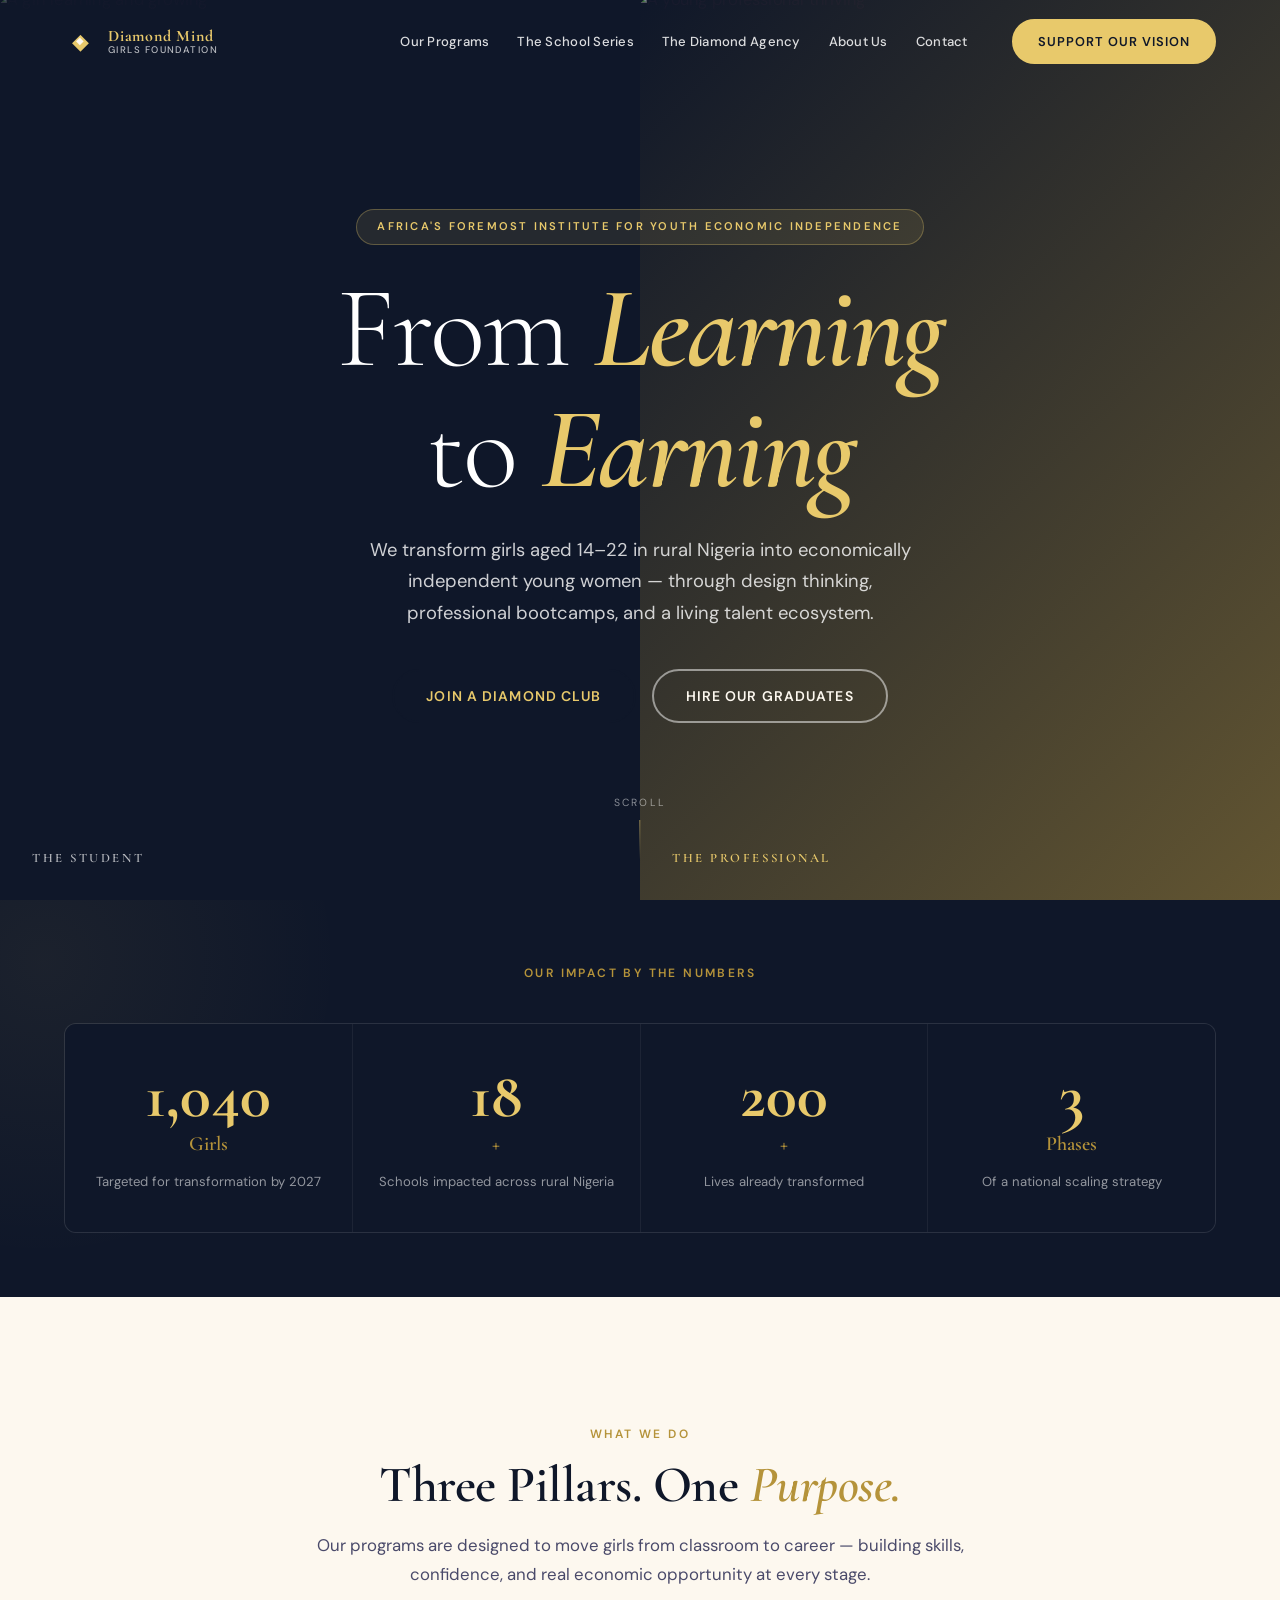
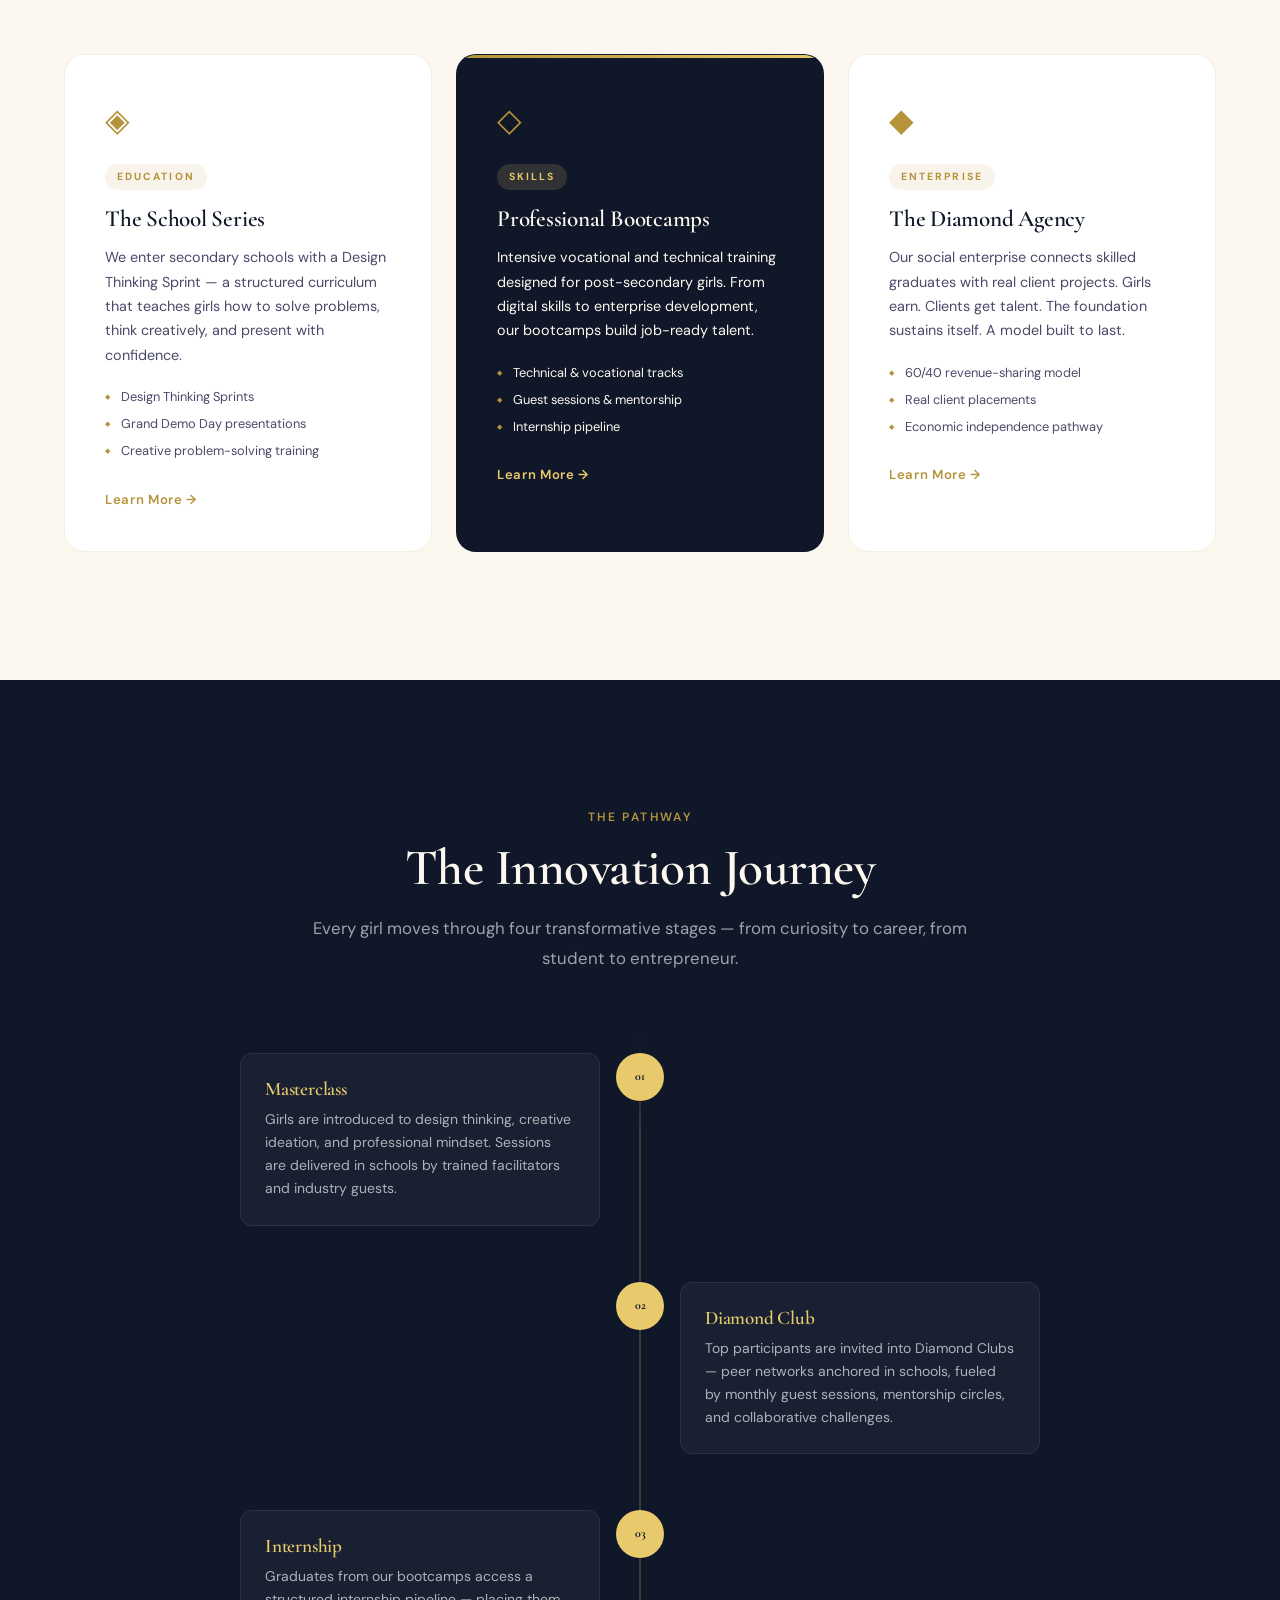
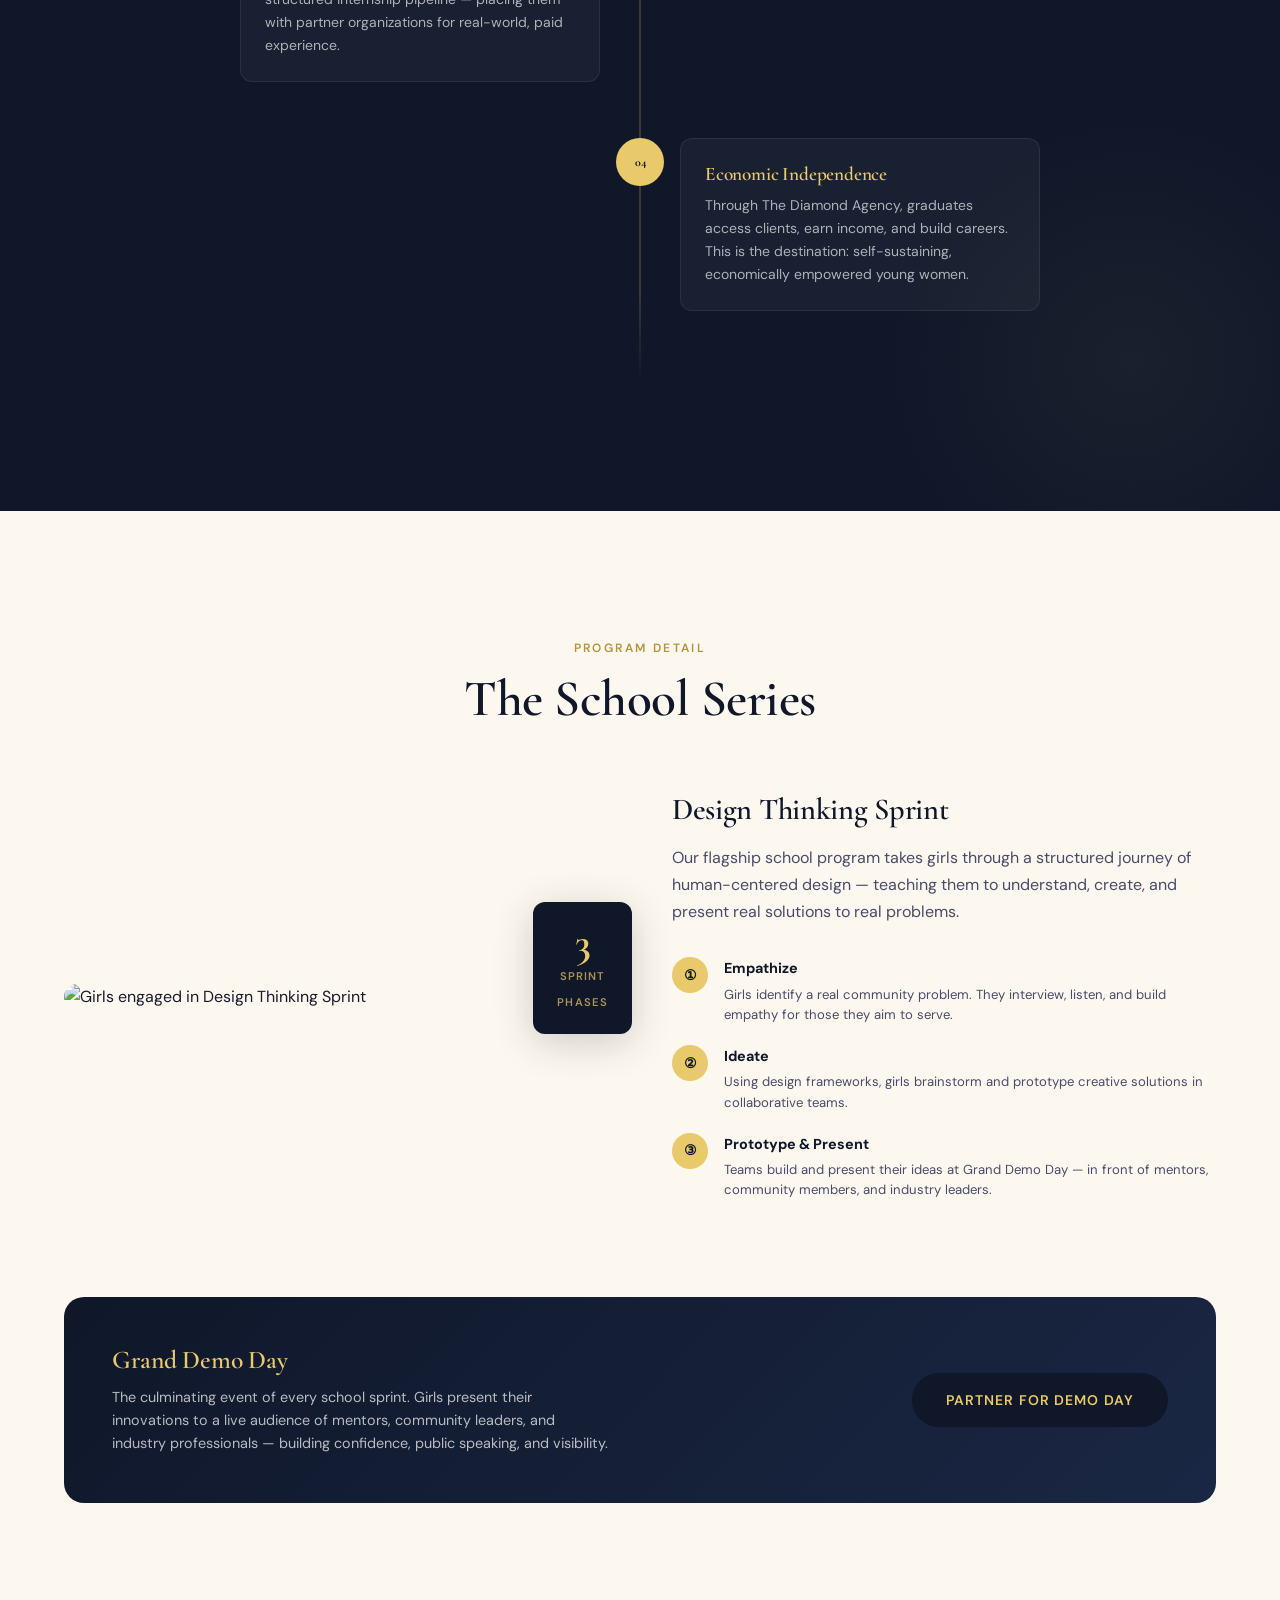
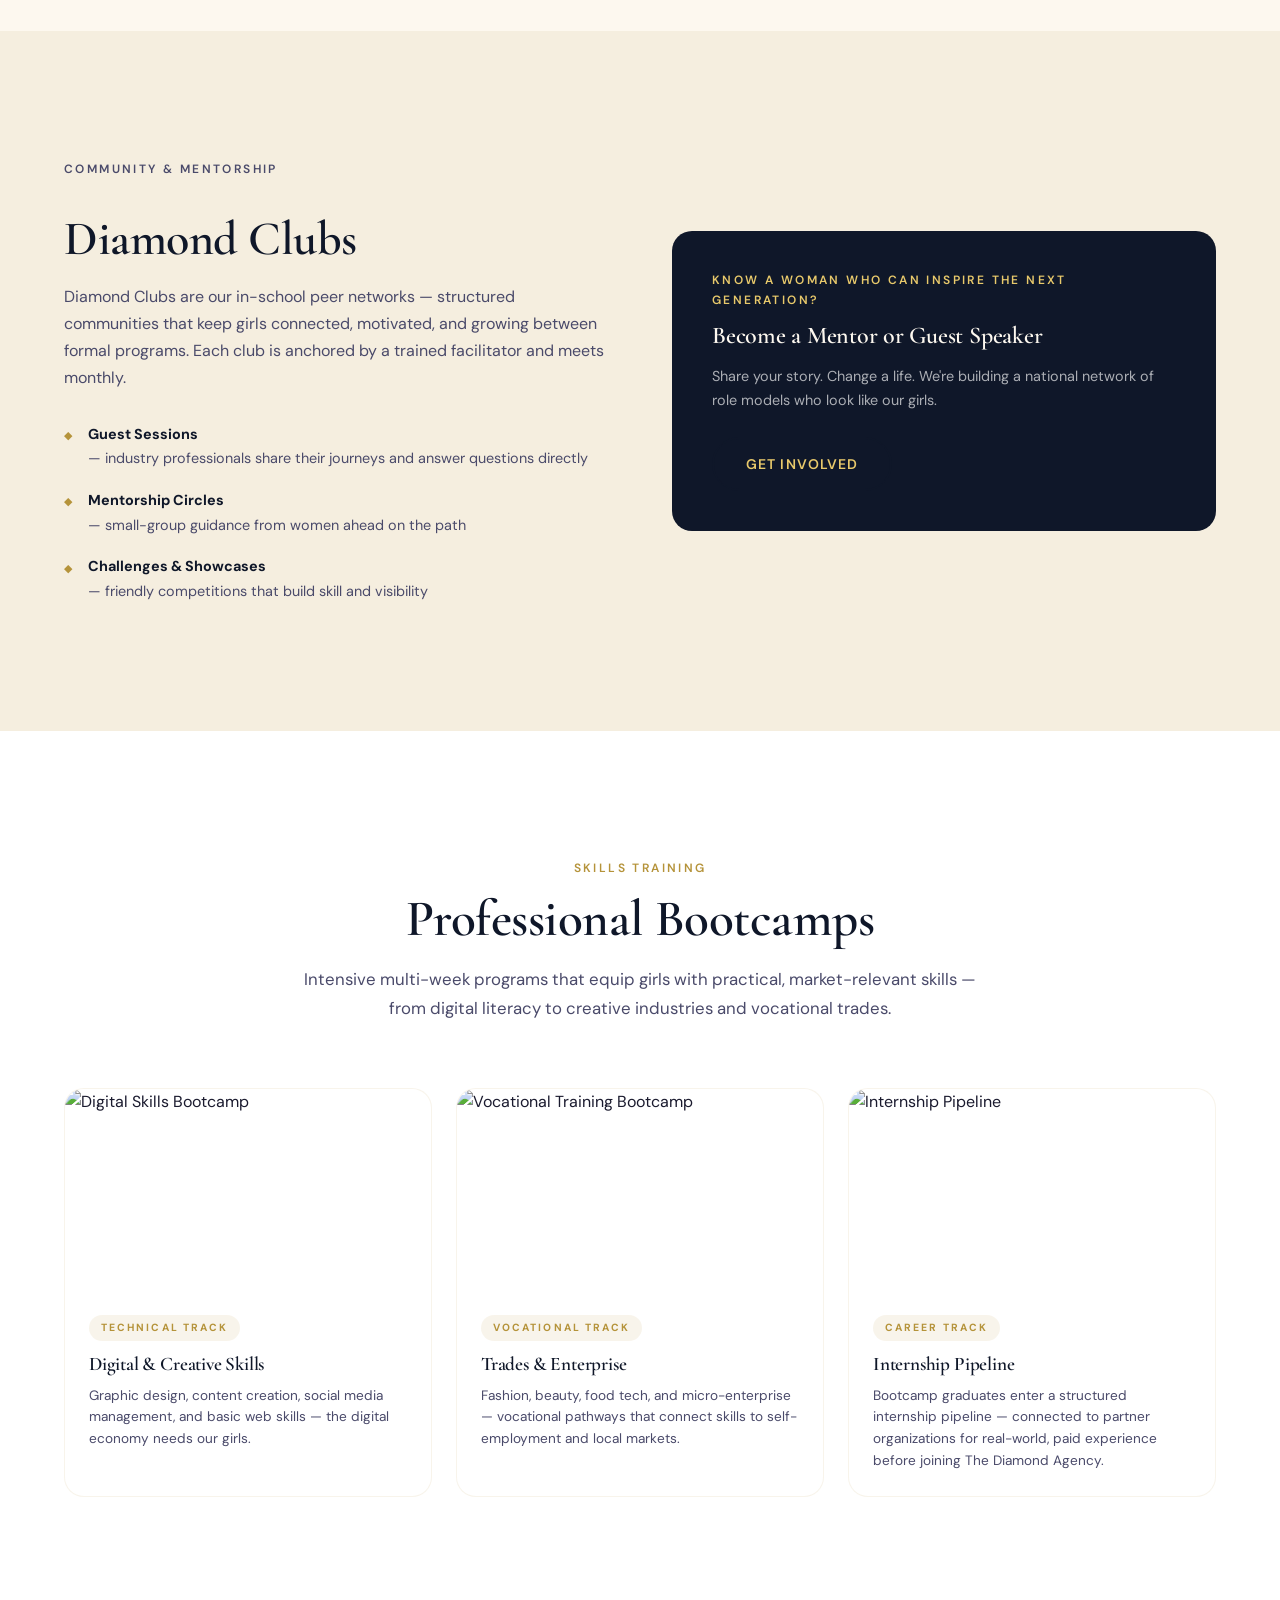
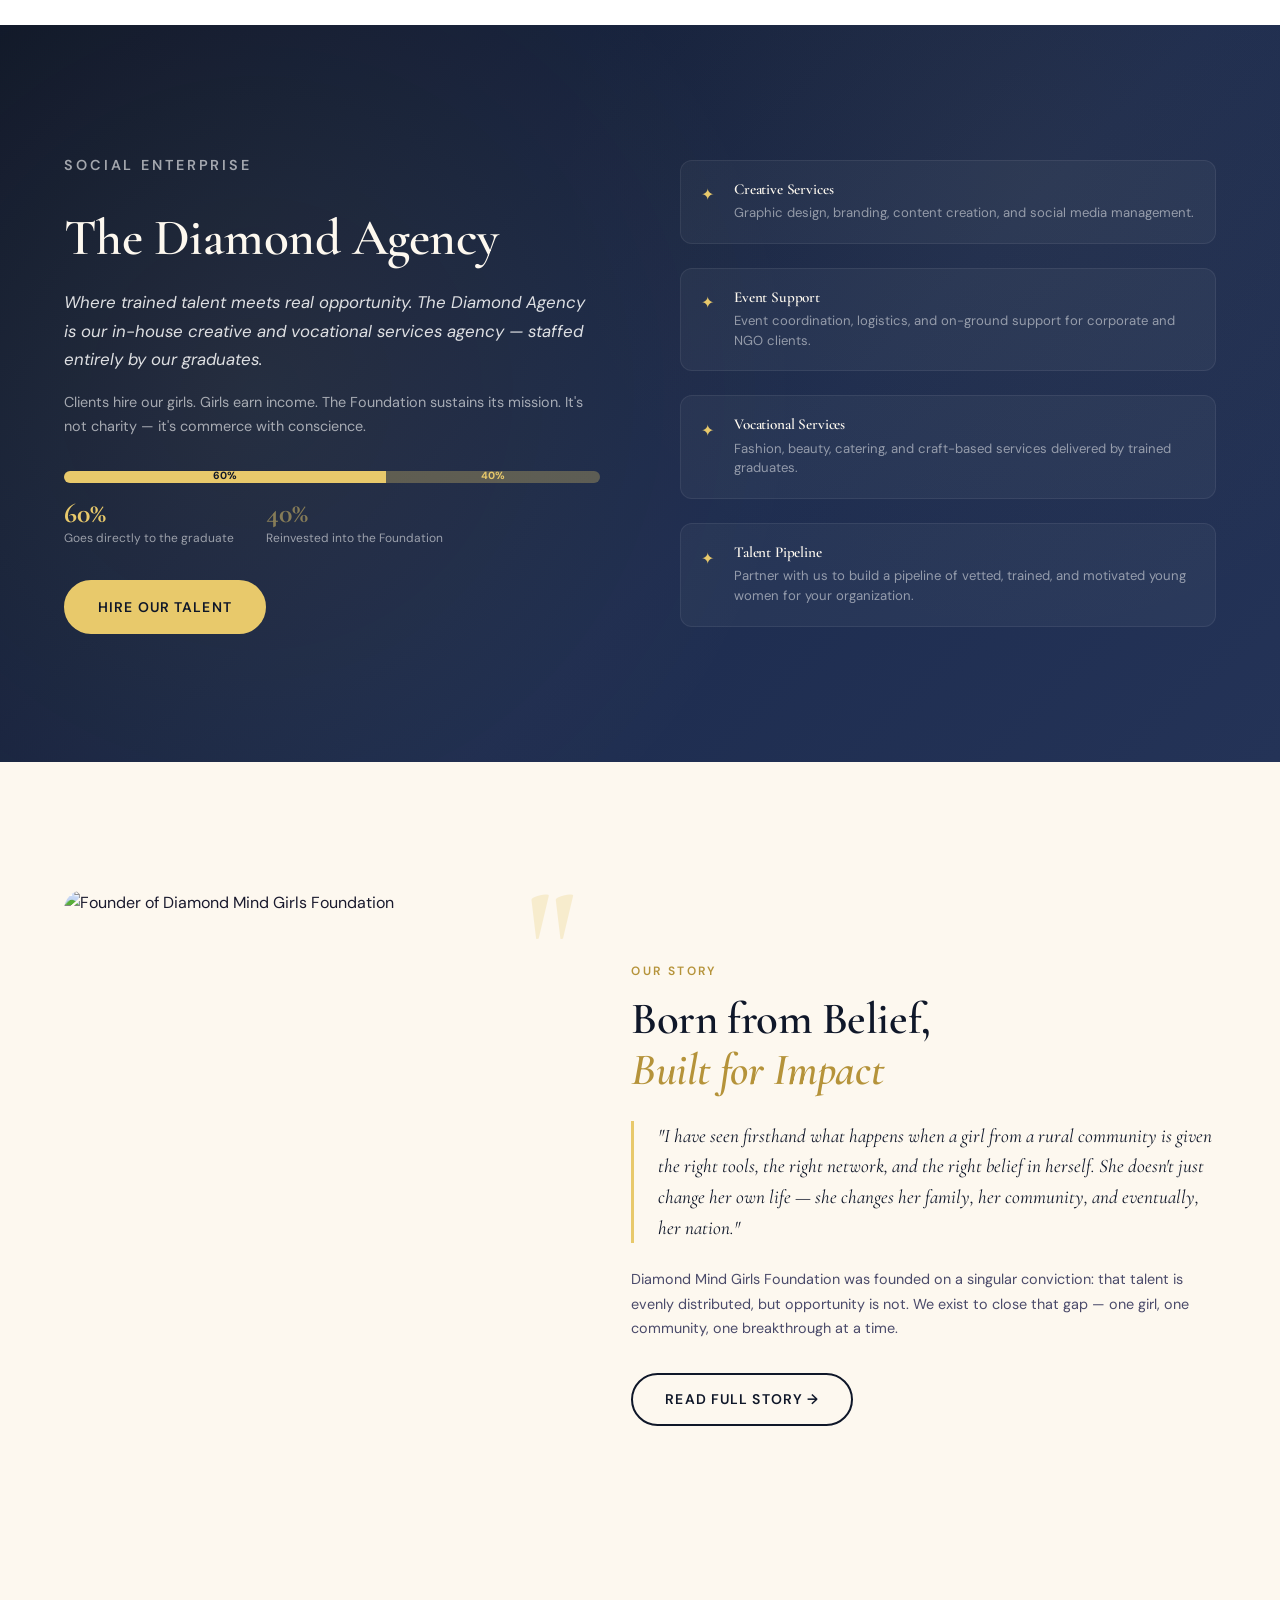
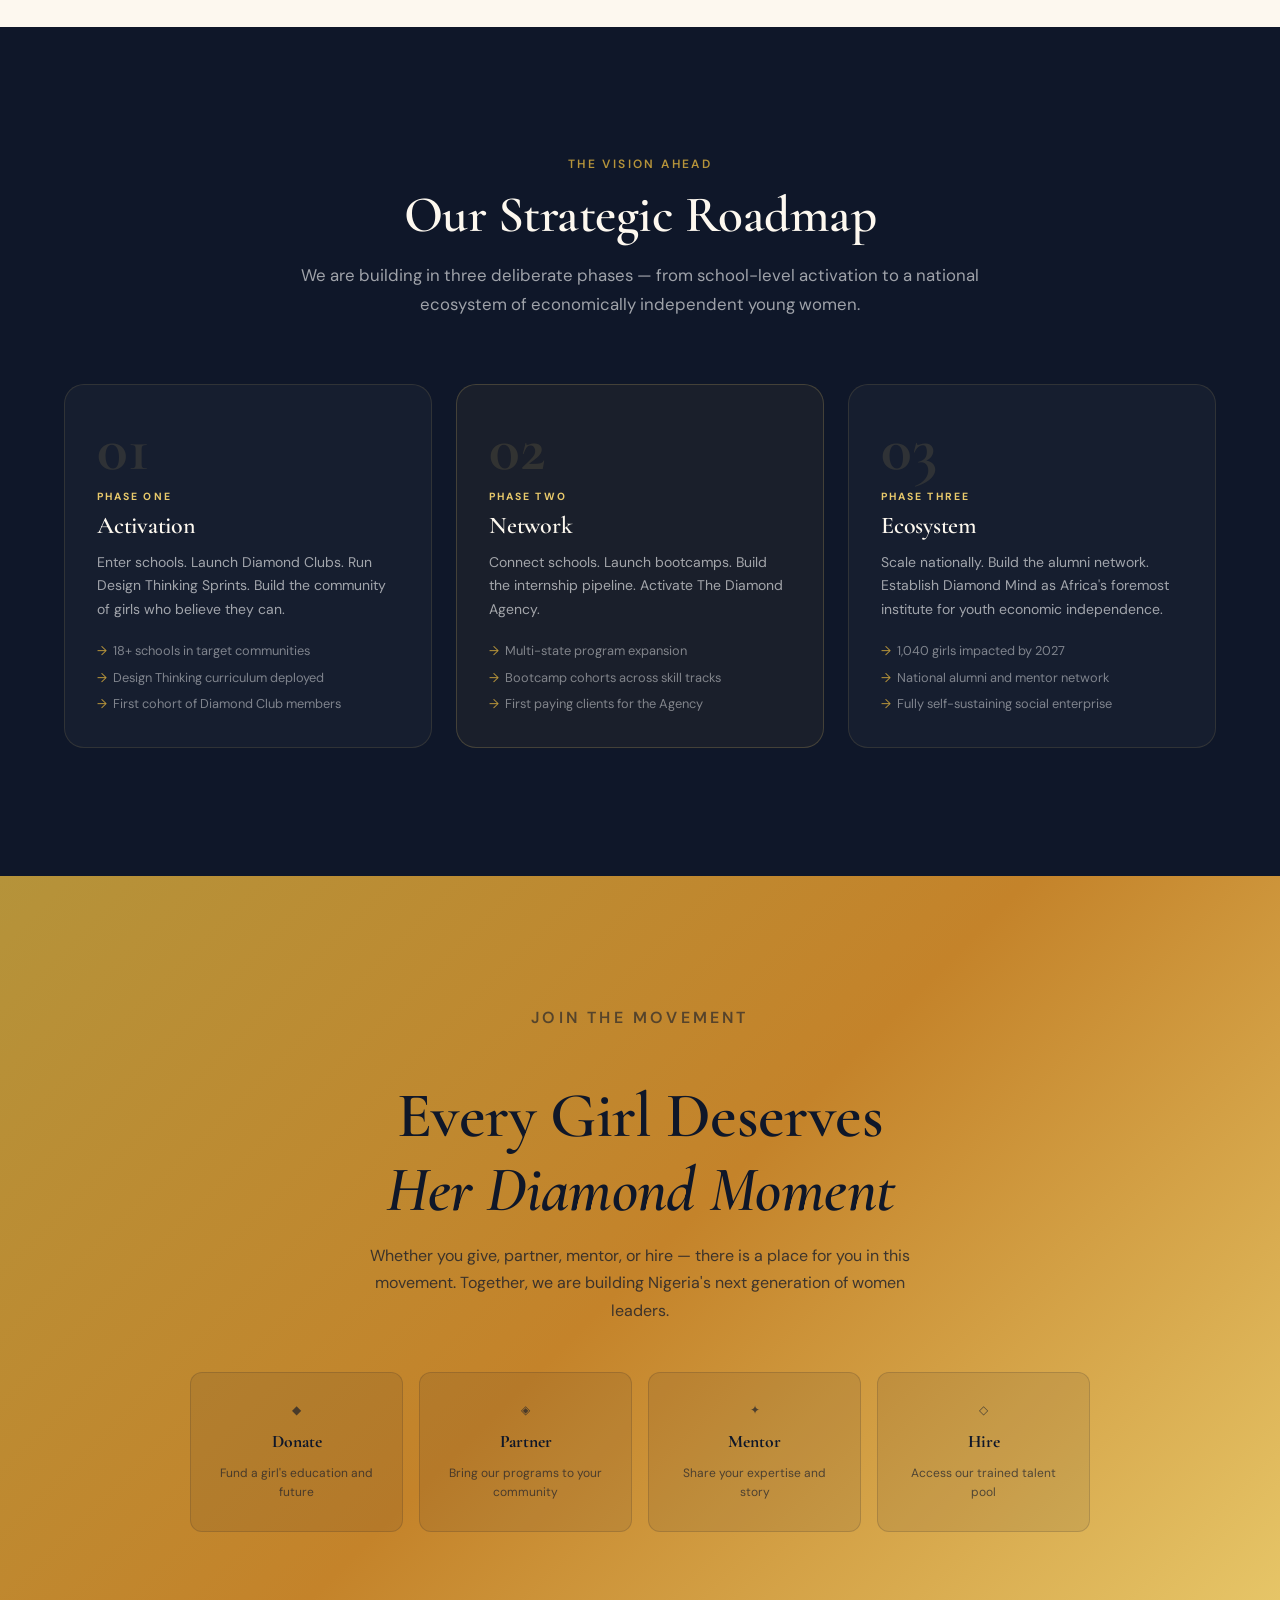
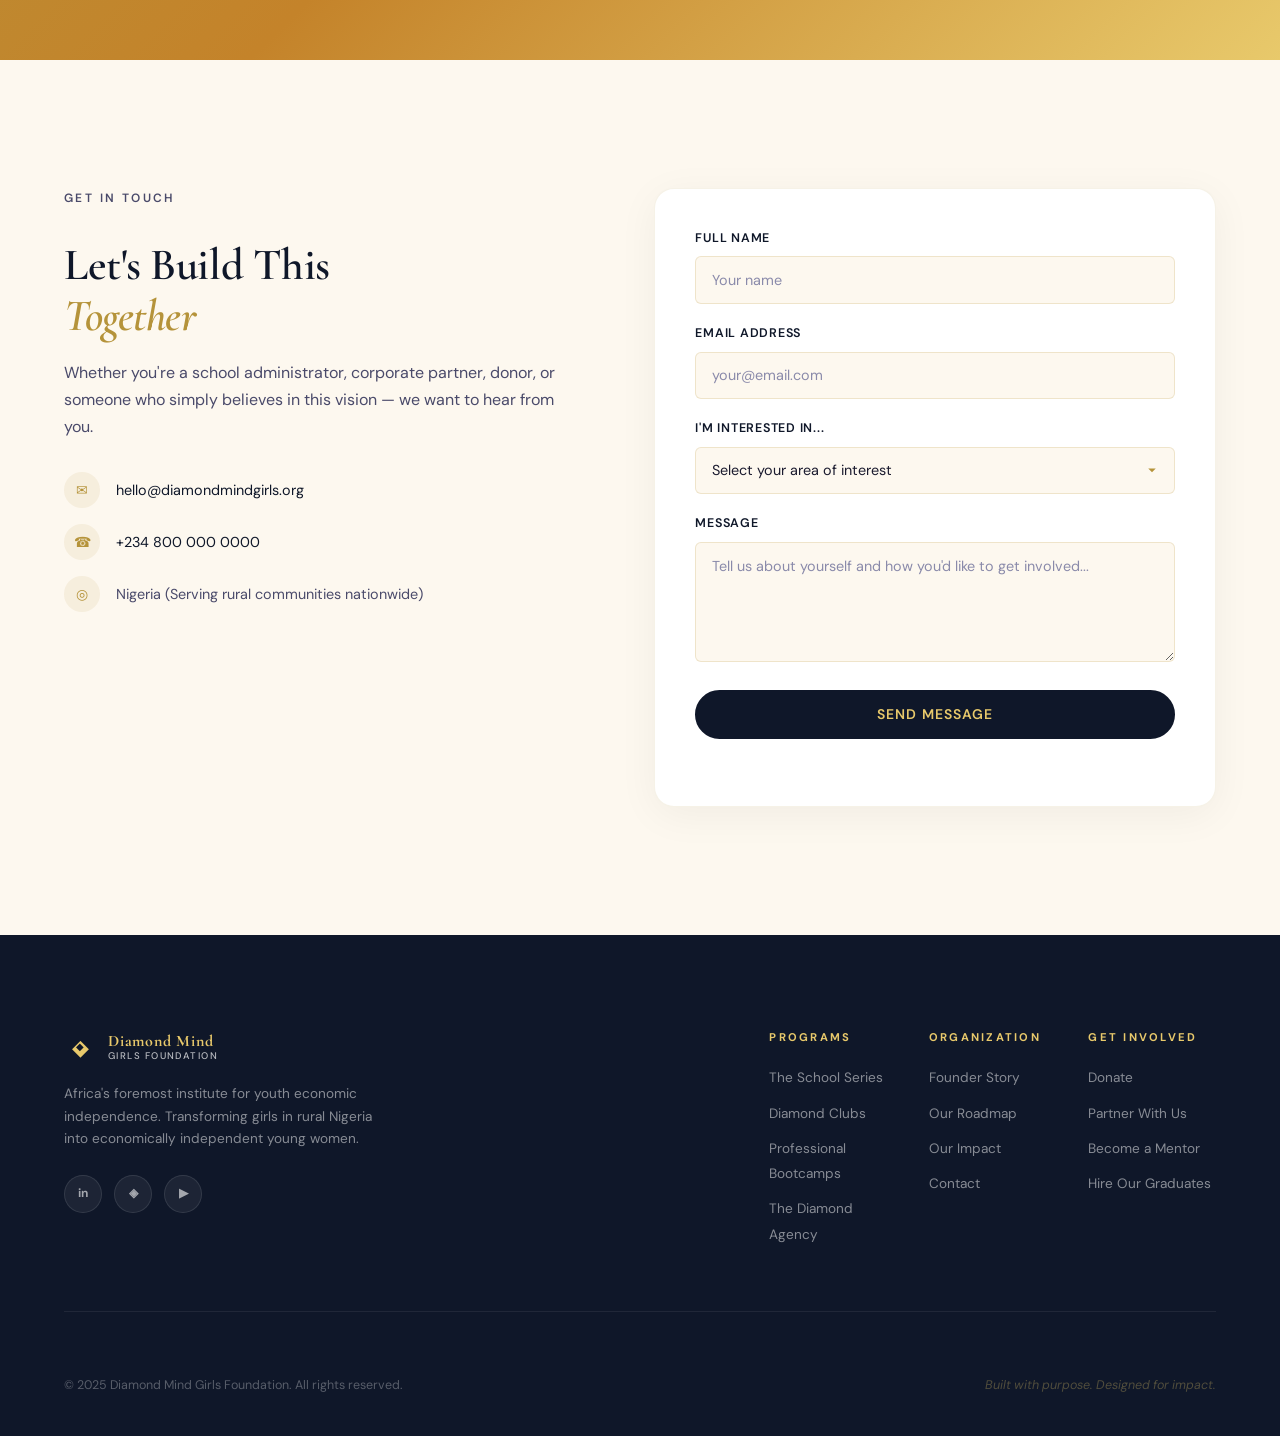
==== index.html @ bb410e97 "Add files via upload" ====
<!DOCTYPE html>
<html lang="en">
<head>
  <meta charset="UTF-8" />
  <meta name="viewport" content="width=device-width, initial-scale=1.0" />
  <title>Diamond Mind Girls Foundation – From Learning to Earning</title>
  <meta name="description" content="Diamond Mind Girls Foundation empowers girls aged 14–22 in rural communities across Nigeria through education, vocational training, and economic opportunity." />
  <link rel="preconnect" href="https://fonts.googleapis.com" />
  <link rel="preconnect" href="https://fonts.gstatic.com" crossorigin />
  <link href="https://fonts.googleapis.com/css2?family=Cormorant+Garamond:ital,wght@0,300;0,400;0,600;0,700;1,400&family=DM+Sans:wght@300;400;500;600&family=DM+Serif+Display:ital@0;1&display=swap" rel="stylesheet" />
  <link rel="stylesheet" href="styles.css" />
</head>
<body>

  <!-- ═══════════════════════════════════════════
       NAVIGATION
  ═══════════════════════════════════════════ -->
  <header class="navbar" id="navbar">
    <div class="nav-container">
      <!-- REPLACE: Swap the logo placeholder below with your actual logo image -->
      <a href="#home" class="nav-logo" aria-label="Diamond Mind Girls Foundation Home">
        <div class="logo-mark">
          <span class="logo-diamond">◆</span>
          <span class="logo-diamond logo-diamond--inner">◆</span>
        </div>
        <div class="logo-text">
          <span class="logo-name">Diamond Mind</span>
          <span class="logo-tagline">Girls Foundation</span>
        </div>
      </a>

      <nav class="nav-links" id="navLinks" aria-label="Main navigation">
        <a href="#programs" class="nav-link">Our Programs</a>
        <a href="#school-series" class="nav-link">The School Series</a>
        <a href="#agency" class="nav-link">The Diamond Agency</a>
        <a href="#about" class="nav-link">About Us</a>
        <a href="#contact" class="nav-link">Contact</a>
      </nav>

      <a href="#support" class="btn btn--nav">Support Our Vision</a>

      <button class="hamburger" id="hamburger" aria-label="Toggle mobile menu" aria-expanded="false">
        <span></span><span></span><span></span>
      </button>
    </div>
  </header>

  <!-- ═══════════════════════════════════════════
       HERO SECTION
  ═══════════════════════════════════════════ -->
  <section class="hero" id="home">
    <!-- REPLACE: hero-img-left = student/learning photo, hero-img-right = professional/working photo -->
    <div class="hero-split">
      <div class="hero-panel hero-panel--left">
        <div class="hero-img-wrapper">
          <img src="https://placehold.co/700x900/1a1a2e/e8c96b?text=Learning+%E2%86%92" alt="A girl learning and growing" class="hero-img" />
          <div class="hero-panel-label">The Student</div>
        </div>
      </div>
      <div class="hero-panel hero-panel--right">
        <div class="hero-img-wrapper">
          <img src="https://placehold.co/700x900/b5933a/ffffff?text=%E2%86%92+Earning" alt="A young professional thriving" class="hero-img" />
          <div class="hero-panel-label hero-panel-label--light">The Professional</div>
        </div>
      </div>
    </div>

    <div class="hero-content">
      <div class="hero-badge fade-in">Africa's Foremost Institute for Youth Economic Independence</div>
      <h1 class="hero-headline fade-in fade-in--delay-1">
        From <em>Learning</em><br>to <em>Earning</em>
      </h1>
      <p class="hero-sub fade-in fade-in--delay-2">
        We transform girls aged 14–22 in rural Nigeria into economically independent young women — through design thinking, professional bootcamps, and a living talent ecosystem.
      </p>
      <div class="hero-ctas fade-in fade-in--delay-3">
        <a href="#programs" class="btn btn--primary">Join a Diamond Club</a>
        <a href="#agency" class="btn btn--outline">Hire Our Graduates</a>
      </div>
    </div>

    <div class="hero-scroll-hint">
      <span>Scroll</span>
      <div class="scroll-line"></div>
    </div>
  </section>

  <!-- ═══════════════════════════════════════════
       IMPACT COUNTER
  ═══════════════════════════════════════════ -->
  <section class="impact" id="impact">
    <div class="container">
      <p class="section-overline">Our Impact by the Numbers</p>
      <div class="impact-grid">
        <div class="impact-card reveal">
          <span class="impact-number" data-target="1040">0</span>
          <span class="impact-unit">Girls</span>
          <p class="impact-desc">Targeted for transformation by 2027</p>
        </div>
        <div class="impact-card reveal reveal--delay-1">
          <span class="impact-number" data-target="18">0</span>
          <span class="impact-unit">+</span>
          <p class="impact-desc">Schools impacted across rural Nigeria</p>
        </div>
        <div class="impact-card reveal reveal--delay-2">
          <span class="impact-number" data-target="200">0</span>
          <span class="impact-unit">+</span>
          <p class="impact-desc">Lives already transformed</p>
        </div>
        <div class="impact-card reveal reveal--delay-3">
          <span class="impact-number" data-target="3">0</span>
          <span class="impact-unit">Phases</span>
          <p class="impact-desc">Of a national scaling strategy</p>
        </div>
      </div>
    </div>
  </section>

  <!-- ═══════════════════════════════════════════
       CORE PILLARS
  ═══════════════════════════════════════════ -->
  <section class="pillars" id="programs">
    <div class="container">
      <div class="section-header">
        <p class="section-overline">What We Do</p>
        <h2 class="section-title">Three Pillars. One <em>Purpose.</em></h2>
        <p class="section-intro">Our programs are designed to move girls from classroom to career — building skills, confidence, and real economic opportunity at every stage.</p>
      </div>
      <div class="pillars-grid">

        <div class="pillar-card reveal">
          <div class="pillar-icon">◈</div>
          <div class="pillar-tag">Education</div>
          <h3 class="pillar-title">The School Series</h3>
          <p class="pillar-desc">We enter secondary schools with a Design Thinking Sprint — a structured curriculum that teaches girls how to solve problems, think creatively, and present with confidence.</p>
          <ul class="pillar-features">
            <li>Design Thinking Sprints</li>
            <li>Grand Demo Day presentations</li>
            <li>Creative problem-solving training</li>
          </ul>
          <a href="#school-series" class="pillar-link">Learn More →</a>
        </div>

        <div class="pillar-card pillar-card--featured reveal reveal--delay-1">
          <div class="pillar-icon">◇</div>
          <div class="pillar-tag">Skills</div>
          <h3 class="pillar-title">Professional Bootcamps</h3>
          <p class="pillar-desc">Intensive vocational and technical training designed for post-secondary girls. From digital skills to enterprise development, our bootcamps build job-ready talent.</p>
          <ul class="pillar-features">
            <li>Technical & vocational tracks</li>
            <li>Guest sessions & mentorship</li>
            <li>Internship pipeline</li>
          </ul>
          <a href="#programs" class="pillar-link">Learn More →</a>
        </div>

        <div class="pillar-card reveal reveal--delay-2">
          <div class="pillar-icon">◆</div>
          <div class="pillar-tag">Enterprise</div>
          <h3 class="pillar-title">The Diamond Agency</h3>
          <p class="pillar-desc">Our social enterprise connects skilled graduates with real client projects. Girls earn. Clients get talent. The foundation sustains itself. A model built to last.</p>
          <ul class="pillar-features">
            <li>60/40 revenue-sharing model</li>
            <li>Real client placements</li>
            <li>Economic independence pathway</li>
          </ul>
          <a href="#agency" class="pillar-link">Learn More →</a>
        </div>

      </div>
    </div>
  </section>

  <!-- ═══════════════════════════════════════════
       INNOVATION JOURNEY (TIMELINE)
  ═══════════════════════════════════════════ -->
  <section class="journey" id="journey">
    <div class="container">
      <div class="section-header section-header--light">
        <p class="section-overline">The Pathway</p>
        <h2 class="section-title">The Innovation Journey</h2>
        <p class="section-intro">Every girl moves through four transformative stages — from curiosity to career, from student to entrepreneur.</p>
      </div>

      <div class="timeline">
        <div class="timeline-line"></div>

        <div class="timeline-item reveal">
          <div class="timeline-dot">01</div>
          <div class="timeline-content">
            <h3>Masterclass</h3>
            <p>Girls are introduced to design thinking, creative ideation, and professional mindset. Sessions are delivered in schools by trained facilitators and industry guests.</p>
          </div>
        </div>

        <div class="timeline-item timeline-item--right reveal reveal--delay-1">
          <div class="timeline-dot">02</div>
          <div class="timeline-content">
            <h3>Diamond Club</h3>
            <p>Top participants are invited into Diamond Clubs — peer networks anchored in schools, fueled by monthly guest sessions, mentorship circles, and collaborative challenges.</p>
          </div>
        </div>

        <div class="timeline-item reveal reveal--delay-2">
          <div class="timeline-dot">03</div>
          <div class="timeline-content">
            <h3>Internship</h3>
            <p>Graduates from our bootcamps access a structured internship pipeline — placing them with partner organizations for real-world, paid experience.</p>
          </div>
        </div>

        <div class="timeline-item timeline-item--right reveal reveal--delay-3">
          <div class="timeline-dot">04</div>
          <div class="timeline-content">
            <h3>Economic Independence</h3>
            <p>Through The Diamond Agency, graduates access clients, earn income, and build careers. This is the destination: self-sustaining, economically empowered young women.</p>
          </div>
        </div>
      </div>
    </div>
  </section>

  <!-- ═══════════════════════════════════════════
       THE SCHOOL SERIES (DETAILED)
  ═══════════════════════════════════════════ -->
  <section class="school-series" id="school-series">
    <div class="container">
      <div class="section-header">
        <p class="section-overline">Program Detail</p>
        <h2 class="section-title">The School Series</h2>
      </div>

      <div class="split-feature">
        <!-- REPLACE: An image of girls in a classroom workshop or design thinking session -->
        <div class="split-feature__visual reveal">
          <img src="https://placehold.co/600x500/1a1a2e/e8c96b?text=Design+Thinking+Sprint" alt="Girls engaged in Design Thinking Sprint" />
          <div class="split-feature__badge">
            <span class="badge-number">3</span>
            <span class="badge-label">Sprint<br>Phases</span>
          </div>
        </div>
        <div class="split-feature__text reveal reveal--delay-1">
          <h3>Design Thinking Sprint</h3>
          <p>Our flagship school program takes girls through a structured journey of human-centered design — teaching them to understand, create, and present real solutions to real problems.</p>
          <div class="program-phases">
            <div class="phase">
              <span class="phase-icon">①</span>
              <div>
                <strong>Empathize</strong>
                <p>Girls identify a real community problem. They interview, listen, and build empathy for those they aim to serve.</p>
              </div>
            </div>
            <div class="phase">
              <span class="phase-icon">②</span>
              <div>
                <strong>Ideate</strong>
                <p>Using design frameworks, girls brainstorm and prototype creative solutions in collaborative teams.</p>
              </div>
            </div>
            <div class="phase">
              <span class="phase-icon">③</span>
              <div>
                <strong>Prototype & Present</strong>
                <p>Teams build and present their ideas at Grand Demo Day — in front of mentors, community members, and industry leaders.</p>
              </div>
            </div>
          </div>
        </div>
      </div>

      <!-- GRAND DEMO DAY -->
      <div class="demo-day-banner reveal">
        <div class="demo-day__text">
          <h3>Grand Demo Day</h3>
          <p>The culminating event of every school sprint. Girls present their innovations to a live audience of mentors, community leaders, and industry professionals — building confidence, public speaking, and visibility.</p>
        </div>
        <a href="#contact" class="btn btn--primary">Partner for Demo Day</a>
      </div>
    </div>
  </section>

  <!-- ═══════════════════════════════════════════
       DIAMOND CLUBS
  ═══════════════════════════════════════════ -->
  <section class="clubs" id="clubs">
    <div class="container">
      <div class="clubs-inner">
        <div class="clubs-text reveal">
          <p class="section-overline">Community & Mentorship</p>
          <h2>Diamond Clubs</h2>
          <p>Diamond Clubs are our in-school peer networks — structured communities that keep girls connected, motivated, and growing between formal programs. Each club is anchored by a trained facilitator and meets monthly.</p>
          <ul class="clubs-features">
            <li>
              <span>◆</span>
              <div><strong>Guest Sessions</strong> — industry professionals share their journeys and answer questions directly</div>
            </li>
            <li>
              <span>◆</span>
              <div><strong>Mentorship Circles</strong> — small-group guidance from women ahead on the path</div>
            </li>
            <li>
              <span>◆</span>
              <div><strong>Challenges & Showcases</strong> — friendly competitions that build skill and visibility</div>
            </li>
          </ul>
        </div>
        <div class="clubs-cta-panel reveal reveal--delay-1">
          <p>Know a woman who can inspire the next generation?</p>
          <h3>Become a Mentor or Guest Speaker</h3>
          <p>Share your story. Change a life. We're building a national network of role models who look like our girls.</p>
          <a href="#contact" class="btn btn--primary">Get Involved</a>
        </div>
      </div>
    </div>
  </section>

  <!-- ═══════════════════════════════════════════
       BOOTCAMPS
  ═══════════════════════════════════════════ -->
  <section class="bootcamps" id="bootcamps">
    <div class="container">
      <div class="section-header">
        <p class="section-overline">Skills Training</p>
        <h2 class="section-title">Professional Bootcamps</h2>
        <p class="section-intro">Intensive multi-week programs that equip girls with practical, market-relevant skills — from digital literacy to creative industries and vocational trades.</p>
      </div>

      <div class="bootcamp-grid">
        <div class="bootcamp-card reveal">
          <!-- REPLACE: icon or photo representing digital skills -->
          <div class="bootcamp-card__img">
            <img src="https://placehold.co/400x240/e8c96b/1a1a2e?text=Digital+Skills" alt="Digital Skills Bootcamp" />
          </div>
          <div class="bootcamp-card__body">
            <span class="bootcamp-track">Technical Track</span>
            <h3>Digital &amp; Creative Skills</h3>
            <p>Graphic design, content creation, social media management, and basic web skills — the digital economy needs our girls.</p>
          </div>
        </div>

        <div class="bootcamp-card reveal reveal--delay-1">
          <!-- REPLACE: icon or photo representing vocational training -->
          <div class="bootcamp-card__img">
            <img src="https://placehold.co/400x240/b5933a/ffffff?text=Vocational+Training" alt="Vocational Training Bootcamp" />
          </div>
          <div class="bootcamp-card__body">
            <span class="bootcamp-track">Vocational Track</span>
            <h3>Trades &amp; Enterprise</h3>
            <p>Fashion, beauty, food tech, and micro-enterprise — vocational pathways that connect skills to self-employment and local markets.</p>
          </div>
        </div>

        <div class="bootcamp-card reveal reveal--delay-2">
          <!-- REPLACE: icon or photo representing internship/workplace -->
          <div class="bootcamp-card__img">
            <img src="https://placehold.co/400x240/2d1b69/e8c96b?text=Internship+Pipeline" alt="Internship Pipeline" />
          </div>
          <div class="bootcamp-card__body">
            <span class="bootcamp-track">Career Track</span>
            <h3>Internship Pipeline</h3>
            <p>Bootcamp graduates enter a structured internship pipeline — connected to partner organizations for real-world, paid experience before joining The Diamond Agency.</p>
          </div>
        </div>
      </div>
    </div>
  </section>

  <!-- ═══════════════════════════════════════════
       THE DIAMOND AGENCY
  ═══════════════════════════════════════════ -->
  <section class="agency" id="agency">
    <div class="agency-bg"></div>
    <div class="container">
      <div class="agency-inner">
        <div class="agency-text reveal">
          <p class="section-overline section-overline--light">Social Enterprise</p>
          <h2>The Diamond Agency</h2>
          <p class="agency-lead">Where trained talent meets real opportunity. The Diamond Agency is our in-house creative and vocational services agency — staffed entirely by our graduates.</p>
          <p>Clients hire our girls. Girls earn income. The Foundation sustains its mission. It's not charity — it's commerce with conscience.</p>

          <div class="revenue-model">
            <div class="revenue-split">
              <div class="revenue-bar">
                <div class="revenue-bar__fill revenue-bar__fill--60">60%</div>
                <div class="revenue-bar__fill revenue-bar__fill--40">40%</div>
              </div>
              <div class="revenue-labels">
                <div class="revenue-label">
                  <strong>60%</strong>
                  <span>Goes directly to the graduate</span>
                </div>
                <div class="revenue-label revenue-label--secondary">
                  <strong>40%</strong>
                  <span>Reinvested into the Foundation</span>
                </div>
              </div>
            </div>
          </div>

          <a href="#contact" class="btn btn--gold">Hire Our Talent</a>
        </div>

        <div class="agency-features reveal reveal--delay-1">
          <div class="agency-feature">
            <span class="af-icon">✦</span>
            <div>
              <h4>Creative Services</h4>
              <p>Graphic design, branding, content creation, and social media management.</p>
            </div>
          </div>
          <div class="agency-feature">
            <span class="af-icon">✦</span>
            <div>
              <h4>Event Support</h4>
              <p>Event coordination, logistics, and on-ground support for corporate and NGO clients.</p>
            </div>
          </div>
          <div class="agency-feature">
            <span class="af-icon">✦</span>
            <div>
              <h4>Vocational Services</h4>
              <p>Fashion, beauty, catering, and craft-based services delivered by trained graduates.</p>
            </div>
          </div>
          <div class="agency-feature">
            <span class="af-icon">✦</span>
            <div>
              <h4>Talent Pipeline</h4>
              <p>Partner with us to build a pipeline of vetted, trained, and motivated young women for your organization.</p>
            </div>
          </div>
        </div>
      </div>
    </div>
  </section>

  <!-- ═══════════════════════════════════════════
       FOUNDER STORY
  ═══════════════════════════════════════════ -->
  <section class="founder" id="about">
    <div class="container">
      <div class="founder-inner">
        <div class="founder-visual reveal">
          <!-- REPLACE: A professional photo of the founder -->
          <img src="https://placehold.co/480x560/e8c96b/1a1a2e?text=Founder+Photo" alt="Founder of Diamond Mind Girls Foundation" class="founder-img" />
          <div class="founder-quote-mark">"</div>
        </div>
        <div class="founder-text reveal reveal--delay-1">
          <p class="section-overline">Our Story</p>
          <h2>Born from Belief,<br><em>Built for Impact</em></h2>
          <blockquote class="founder-blockquote">
            "I have seen firsthand what happens when a girl from a rural community is given the right tools, the right network, and the right belief in herself. She doesn't just change her own life — she changes her family, her community, and eventually, her nation."
          </blockquote>
          <p class="founder-bio">Diamond Mind Girls Foundation was founded on a singular conviction: that talent is evenly distributed, but opportunity is not. We exist to close that gap — one girl, one community, one breakthrough at a time.</p>
          <!-- REPLACE: Link to your full founder story page or blog post -->
          <a href="#" class="btn btn--outline">Read Full Story →</a>
        </div>
      </div>
    </div>
  </section>

  <!-- ═══════════════════════════════════════════
       STRATEGIC ROADMAP
  ═══════════════════════════════════════════ -->
  <section class="roadmap" id="roadmap">
    <div class="container">
      <div class="section-header">
        <p class="section-overline">The Vision Ahead</p>
        <h2 class="section-title">Our Strategic Roadmap</h2>
        <p class="section-intro">We are building in three deliberate phases — from school-level activation to a national ecosystem of economically independent young women.</p>
      </div>

      <div class="roadmap-phases">
        <div class="roadmap-phase reveal">
          <div class="phase-number">01</div>
          <div class="phase-body">
            <span class="phase-label">Phase One</span>
            <h3>Activation</h3>
            <p>Enter schools. Launch Diamond Clubs. Run Design Thinking Sprints. Build the community of girls who believe they can.</p>
            <ul>
              <li>18+ schools in target communities</li>
              <li>Design Thinking curriculum deployed</li>
              <li>First cohort of Diamond Club members</li>
            </ul>
          </div>
        </div>

        <div class="roadmap-phase roadmap-phase--center reveal reveal--delay-1">
          <div class="phase-number">02</div>
          <div class="phase-body">
            <span class="phase-label">Phase Two</span>
            <h3>Network</h3>
            <p>Connect schools. Launch bootcamps. Build the internship pipeline. Activate The Diamond Agency.</p>
            <ul>
              <li>Multi-state program expansion</li>
              <li>Bootcamp cohorts across skill tracks</li>
              <li>First paying clients for the Agency</li>
            </ul>
          </div>
        </div>

        <div class="roadmap-phase reveal reveal--delay-2">
          <div class="phase-number">03</div>
          <div class="phase-body">
            <span class="phase-label">Phase Three</span>
            <h3>Ecosystem</h3>
            <p>Scale nationally. Build the alumni network. Establish Diamond Mind as Africa's foremost institute for youth economic independence.</p>
            <ul>
              <li>1,040 girls impacted by 2027</li>
              <li>National alumni and mentor network</li>
              <li>Fully self-sustaining social enterprise</li>
            </ul>
          </div>
        </div>
      </div>
    </div>
  </section>

  <!-- ═══════════════════════════════════════════
       SUPPORT / CTA SECTION
  ═══════════════════════════════════════════ -->
  <section class="support" id="support">
    <div class="support-bg"></div>
    <div class="container">
      <div class="support-inner reveal">
        <p class="section-overline section-overline--light">Join the Movement</p>
        <h2>Every Girl Deserves<br><em>Her Diamond Moment</em></h2>
        <p>Whether you give, partner, mentor, or hire — there is a place for you in this movement. Together, we are building Nigeria's next generation of women leaders.</p>
        <div class="support-options">
          <a href="#contact" class="support-card">
            <span class="support-icon">◆</span>
            <strong>Donate</strong>
            <span>Fund a girl's education and future</span>
          </a>
          <a href="#contact" class="support-card">
            <span class="support-icon">◈</span>
            <strong>Partner</strong>
            <span>Bring our programs to your community</span>
          </a>
          <a href="#contact" class="support-card">
            <span class="support-icon">✦</span>
            <strong>Mentor</strong>
            <span>Share your expertise and story</span>
          </a>
          <a href="#agency" class="support-card">
            <span class="support-icon">◇</span>
            <strong>Hire</strong>
            <span>Access our trained talent pool</span>
          </a>
        </div>
      </div>
    </div>
  </section>

  <!-- ═══════════════════════════════════════════
       CONTACT SECTION
  ═══════════════════════════════════════════ -->
  <section class="contact" id="contact">
    <div class="container">
      <div class="contact-inner">
        <div class="contact-text reveal">
          <p class="section-overline">Get In Touch</p>
          <h2>Let's Build This<br><em>Together</em></h2>
          <p>Whether you're a school administrator, corporate partner, donor, or someone who simply believes in this vision — we want to hear from you.</p>
          <div class="contact-details">
            <!-- REPLACE: With your actual email address -->
            <div class="contact-item">
              <span class="contact-icon">✉</span>
              <a href="mailto:hello@diamondmindgirls.org">hello@diamondmindgirls.org</a>
            </div>
            <!-- REPLACE: With your actual phone number -->
            <div class="contact-item">
              <span class="contact-icon">☎</span>
              <a href="tel:+2348000000000">+234 800 000 0000</a>
            </div>
            <!-- REPLACE: With your actual location -->
            <div class="contact-item">
              <span class="contact-icon">◎</span>
              <span>Nigeria (Serving rural communities nationwide)</span>
            </div>
          </div>
        </div>

        <form class="contact-form reveal reveal--delay-1" id="contactForm" novalidate>
          <div class="form-group">
            <label for="name">Full Name</label>
            <input type="text" id="name" name="name" placeholder="Your name" required />
          </div>
          <div class="form-group">
            <label for="email">Email Address</label>
            <input type="email" id="email" name="email" placeholder="your@email.com" required />
          </div>
          <div class="form-group">
            <label for="interest">I'm interested in...</label>
            <select id="interest" name="interest">
              <option value="">Select your area of interest</option>
              <option value="donate">Making a donation</option>
              <option value="partner">Becoming a partner</option>
              <option value="mentor">Mentoring / Guest speaking</option>
              <option value="hire">Hiring our graduates</option>
              <option value="school">Bringing programs to a school</option>
              <option value="other">Something else</option>
            </select>
          </div>
          <div class="form-group">
            <label for="message">Message</label>
            <textarea id="message" name="message" rows="4" placeholder="Tell us about yourself and how you'd like to get involved..."></textarea>
          </div>
          <button type="submit" class="btn btn--primary btn--full">Send Message</button>
          <p class="form-note" id="formNote"></p>
        </form>
      </div>
    </div>
  </section>

  <!-- ═══════════════════════════════════════════
       FOOTER
  ═══════════════════════════════════════════ -->
  <footer class="footer">
    <div class="container">
      <div class="footer-top">
        <div class="footer-brand">
          <div class="nav-logo footer-logo">
            <div class="logo-mark">
              <span class="logo-diamond">◆</span>
              <span class="logo-diamond logo-diamond--inner">◆</span>
            </div>
            <div class="logo-text">
              <span class="logo-name">Diamond Mind</span>
              <span class="logo-tagline">Girls Foundation</span>
            </div>
          </div>
          <p class="footer-tagline">Africa's foremost institute for youth economic independence. Transforming girls in rural Nigeria into economically independent young women.</p>
          <!-- REPLACE: With your actual social media links -->
          <div class="footer-social">
            <a href="#" aria-label="LinkedIn" class="social-link">in</a>
            <a href="#" aria-label="Instagram" class="social-link">◈</a>
            <a href="#" aria-label="YouTube" class="social-link">▶</a>
          </div>
        </div>

        <div class="footer-nav">
          <div class="footer-col">
            <h4>Programs</h4>
            <ul>
              <li><a href="#school-series">The School Series</a></li>
              <li><a href="#clubs">Diamond Clubs</a></li>
              <li><a href="#bootcamps">Professional Bootcamps</a></li>
              <li><a href="#agency">The Diamond Agency</a></li>
            </ul>
          </div>
          <div class="footer-col">
            <h4>Organization</h4>
            <ul>
              <li><a href="#about">Founder Story</a></li>
              <li><a href="#roadmap">Our Roadmap</a></li>
              <li><a href="#impact">Our Impact</a></li>
              <li><a href="#contact">Contact</a></li>
            </ul>
          </div>
          <div class="footer-col">
            <h4>Get Involved</h4>
            <ul>
              <li><a href="#support">Donate</a></li>
              <li><a href="#support">Partner With Us</a></li>
              <li><a href="#clubs">Become a Mentor</a></li>
              <li><a href="#agency">Hire Our Graduates</a></li>
            </ul>
          </div>
        </div>
      </div>

      <div class="footer-bottom">
        <!-- REPLACE: Update the year and legal entity name as needed -->
        <p>© 2025 Diamond Mind Girls Foundation. All rights reserved.</p>
        <p class="footer-built">Built with purpose. Designed for impact.</p>
      </div>
    </div>
  </footer>

  <script src="script.js"></script>
</body>
</html>
---- styles.css ----
/* ═══════════════════════════════════════════════════════
   DIAMOND MIND GIRLS FOUNDATION — styles.css
   Color Palette: Deep Navy, Warm Gold, Rich Amber, Ivory
   Typography: Cormorant Garamond (display) + DM Sans (body)
═══════════════════════════════════════════════════════ */

/* ─── CSS VARIABLES ─────────────────────────────────── */
:root {
  /* Colors */
  --color-navy:       #0f1729;
  --color-navy-mid:   #1a2744;
  --color-navy-light: #243357;
  --color-gold:       #e8c96b;
  --color-gold-light: #f0d98a;
  --color-gold-deep:  #b5933a;
  --color-amber:      #c4832a;
  --color-ivory:      #fdf8ef;
  --color-ivory-warm: #f5eedf;
  --color-white:      #ffffff;
  --color-text:       #1a1a2e;
  --color-text-mid:   #4a4a6a;
  --color-text-light: #8a8aaa;

  /* Typography */
  --font-display: 'Cormorant Garamond', Georgia, serif;
  --font-serif:   'DM Serif Display', Georgia, serif;
  --font-body:    'DM Sans', -apple-system, sans-serif;

  /* Spacing */
  --space-xs:  0.5rem;
  --space-sm:  1rem;
  --space-md:  1.5rem;
  --space-lg:  2.5rem;
  --space-xl:  4rem;
  --space-2xl: 6rem;
  --space-3xl: 8rem;

  /* Layout */
  --container-max: 1200px;
  --container-pad: 1.5rem;
  --radius-sm:     6px;
  --radius-md:     12px;
  --radius-lg:     20px;
  --radius-full:   9999px;

  /* Transitions */
  --transition-fast: 0.18s ease;
  --transition-mid:  0.32s ease;
  --transition-slow: 0.55s cubic-bezier(0.16, 1, 0.3, 1);
}

/* ─── RESET & BASE ──────────────────────────────────── */
*, *::before, *::after {
  box-sizing: border-box;
  margin: 0;
  padding: 0;
}

html {
  scroll-behavior: smooth;
  font-size: 16px;
}

body {
  font-family: var(--font-body);
  background-color: var(--color-ivory);
  color: var(--color-text);
  line-height: 1.6;
  -webkit-font-smoothing: antialiased;
  overflow-x: hidden;
}

img {
  display: block;
  max-width: 100%;
  height: auto;
}

a {
  color: inherit;
  text-decoration: none;
}

ul {
  list-style: none;
}

button, input, select, textarea {
  font-family: inherit;
  font-size: inherit;
}

/* ─── TYPOGRAPHY ─────────────────────────────────────── */
h1, h2, h3, h4 {
  font-family: var(--font-display);
  font-weight: 600;
  line-height: 1.15;
  letter-spacing: -0.01em;
}

h1 { font-size: clamp(3rem, 7vw, 6rem); }
h2 { font-size: clamp(2rem, 4vw, 3.2rem); }
h3 { font-size: clamp(1.3rem, 2.5vw, 1.9rem); }
h4 { font-size: 1.15rem; }

em {
  font-style: italic;
  color: var(--color-gold-deep);
}

/* ─── LAYOUT UTILITIES ──────────────────────────────── */
.container {
  width: 100%;
  max-width: var(--container-max);
  margin: 0 auto;
  padding: 0 var(--container-pad);
}

.section-header {
  text-align: center;
  max-width: 680px;
  margin: 0 auto var(--space-xl);
}

.section-header--light .section-title,
.section-header--light .section-intro {
  color: var(--color-ivory);
}

.section-overline {
  font-family: var(--font-body);
  font-size: 0.75rem;
  font-weight: 600;
  letter-spacing: 0.2em;
  text-transform: uppercase;
  color: var(--color-gold-deep);
  display: block;
  margin-bottom: 0.75rem;
}

.section-overline--light {
  color: var(--color-gold);
}

.section-title {
  margin-bottom: 1rem;
  color: var(--color-navy);
}

.section-intro {
  font-size: 1.05rem;
  color: var(--color-text-mid);
  line-height: 1.75;
}

/* ─── BUTTONS ────────────────────────────────────────── */
.btn {
  display: inline-flex;
  align-items: center;
  gap: 0.5rem;
  padding: 0.85rem 2rem;
  font-family: var(--font-body);
  font-size: 0.875rem;
  font-weight: 600;
  letter-spacing: 0.08em;
  text-transform: uppercase;
  border-radius: var(--radius-full);
  cursor: pointer;
  transition: all var(--transition-mid);
  border: 2px solid transparent;
  white-space: nowrap;
}

.btn--primary {
  background: var(--color-navy);
  color: var(--color-gold);
  border-color: var(--color-navy);
}
.btn--primary:hover {
  background: var(--color-gold);
  color: var(--color-navy);
  border-color: var(--color-gold);
  transform: translateY(-2px);
  box-shadow: 0 8px 30px rgba(232,201,107,0.35);
}

.btn--outline {
  background: transparent;
  color: var(--color-navy);
  border-color: var(--color-navy);
}
.btn--outline:hover {
  background: var(--color-navy);
  color: var(--color-gold);
  transform: translateY(-2px);
}

.btn--nav {
  background: var(--color-gold);
  color: var(--color-navy);
  border-color: var(--color-gold);
  padding: 0.65rem 1.5rem;
  font-size: 0.8rem;
}
.btn--nav:hover {
  background: var(--color-navy);
  color: var(--color-gold);
  transform: translateY(-1px);
  box-shadow: 0 4px 20px rgba(0,0,0,0.2);
}

.btn--gold {
  background: var(--color-gold);
  color: var(--color-navy);
  border-color: var(--color-gold);
}
.btn--gold:hover {
  background: var(--color-gold-light);
  transform: translateY(-2px);
  box-shadow: 0 8px 30px rgba(232,201,107,0.4);
}

.btn--full {
  width: 100%;
  justify-content: center;
}

/* ─── NAVIGATION ─────────────────────────────────────── */
.navbar {
  position: fixed;
  top: 0;
  left: 0;
  right: 0;
  z-index: 1000;
  padding: 1.2rem 0;
  background: transparent;
  transition: background var(--transition-mid), padding var(--transition-mid), box-shadow var(--transition-mid);
}

.navbar.scrolled {
  background: rgba(15, 23, 41, 0.97);
  backdrop-filter: blur(16px);
  padding: 0.75rem 0;
  box-shadow: 0 2px 40px rgba(0,0,0,0.3);
}

.nav-container {
  max-width: var(--container-max);
  margin: 0 auto;
  padding: 0 var(--container-pad);
  display: flex;
  align-items: center;
  gap: 2rem;
}

.nav-logo {
  display: flex;
  align-items: center;
  gap: 0.75rem;
  text-decoration: none;
  flex-shrink: 0;
}

.logo-mark {
  position: relative;
  width: 32px;
  height: 32px;
  display: flex;
  align-items: center;
  justify-content: center;
}

.logo-diamond {
  color: var(--color-gold);
  font-size: 1.4rem;
  position: absolute;
}

.logo-diamond--inner {
  font-size: 0.65rem;
  color: var(--color-navy);
}

.navbar:not(.scrolled) .logo-diamond--inner {
  color: var(--color-ivory);
}

.logo-text {
  display: flex;
  flex-direction: column;
  line-height: 1.1;
}

.logo-name {
  font-family: var(--font-display);
  font-size: 1rem;
  font-weight: 700;
  color: var(--color-gold);
  letter-spacing: 0.05em;
}

.logo-tagline {
  font-family: var(--font-body);
  font-size: 0.6rem;
  font-weight: 500;
  letter-spacing: 0.15em;
  text-transform: uppercase;
  color: rgba(255,255,255,0.7);
}

.nav-links {
  display: flex;
  align-items: center;
  gap: 0.25rem;
  margin-left: auto;
}

.nav-link {
  font-size: 0.82rem;
  font-weight: 500;
  letter-spacing: 0.02em;
  color: rgba(255,255,255,0.85);
  padding: 0.4rem 0.75rem;
  border-radius: var(--radius-sm);
  transition: color var(--transition-fast), background var(--transition-fast);
}

.nav-link:hover {
  color: var(--color-gold);
  background: rgba(255,255,255,0.06);
}

.hamburger {
  display: none;
  flex-direction: column;
  gap: 5px;
  background: none;
  border: none;
  cursor: pointer;
  padding: 4px;
  margin-left: auto;
}

.hamburger span {
  display: block;
  width: 24px;
  height: 2px;
  background: var(--color-gold);
  transition: all var(--transition-mid);
  transform-origin: center;
}

.hamburger.active span:nth-child(1) { transform: translateY(7px) rotate(45deg); }
.hamburger.active span:nth-child(2) { opacity: 0; transform: scaleX(0); }
.hamburger.active span:nth-child(3) { transform: translateY(-7px) rotate(-45deg); }

/* ─── HERO ───────────────────────────────────────────── */
.hero {
  position: relative;
  min-height: 100svh;
  display: flex;
  align-items: center;
  overflow: hidden;
  background: var(--color-navy);
}

.hero-split {
  position: absolute;
  inset: 0;
  display: flex;
}

.hero-panel {
  flex: 1;
  position: relative;
  overflow: hidden;
}

.hero-panel--left::after {
  content: '';
  position: absolute;
  inset: 0;
  background: linear-gradient(135deg, rgba(15,23,41,0.7) 0%, rgba(15,23,41,0.3) 100%);
}

.hero-panel--right::after {
  content: '';
  position: absolute;
  inset: 0;
  background: linear-gradient(315deg, rgba(181,147,58,0.5) 0%, rgba(15,23,41,0.4) 100%);
}

.hero-img-wrapper {
  width: 100%;
  height: 100%;
}

.hero-img {
  width: 100%;
  height: 100%;
  object-fit: cover;
  transition: transform 6s ease;
}

.hero:hover .hero-img {
  transform: scale(1.03);
}

.hero-panel-label {
  position: absolute;
  bottom: 2rem;
  left: 2rem;
  z-index: 2;
  font-family: var(--font-display);
  font-size: 0.8rem;
  font-weight: 600;
  letter-spacing: 0.2em;
  text-transform: uppercase;
  color: rgba(255,255,255,0.7);
}

.hero-panel-label--light {
  color: var(--color-gold);
}

.hero-content {
  position: relative;
  z-index: 10;
  text-align: center;
  max-width: 780px;
  margin: 0 auto;
  padding: 7rem var(--container-pad) 5rem;
}

.hero-badge {
  display: inline-block;
  font-size: 0.7rem;
  font-weight: 600;
  letter-spacing: 0.2em;
  text-transform: uppercase;
  color: var(--color-gold);
  background: rgba(232,201,107,0.1);
  border: 1px solid rgba(232,201,107,0.3);
  padding: 0.5rem 1.25rem;
  border-radius: var(--radius-full);
  margin-bottom: 1.5rem;
}

.hero-headline {
  font-family: var(--font-display);
  font-size: clamp(3.5rem, 9vw, 7.5rem);
  font-weight: 300;
  line-height: 1.05;
  color: var(--color-white);
  letter-spacing: -0.02em;
  margin-bottom: 1.5rem;
}

.hero-headline em {
  font-style: italic;
  color: var(--color-gold);
  font-weight: 600;
}

.hero-sub {
  font-size: clamp(1rem, 2vw, 1.15rem);
  color: rgba(255,255,255,0.8);
  line-height: 1.7;
  max-width: 560px;
  margin: 0 auto 2.5rem;
}

.hero-ctas {
  display: flex;
  gap: 1rem;
  justify-content: center;
  flex-wrap: wrap;
}

.hero-ctas .btn--outline {
  color: var(--color-ivory);
  border-color: rgba(255,255,255,0.5);
}

.hero-ctas .btn--outline:hover {
  background: rgba(255,255,255,0.1);
  color: var(--color-gold);
  border-color: var(--color-gold);
}

.hero-scroll-hint {
  position: absolute;
  bottom: 2.5rem;
  left: 50%;
  transform: translateX(-50%);
  display: flex;
  flex-direction: column;
  align-items: center;
  gap: 0.5rem;
  z-index: 10;
  color: rgba(255,255,255,0.5);
  font-size: 0.65rem;
  letter-spacing: 0.2em;
  text-transform: uppercase;
}

.scroll-line {
  width: 1px;
  height: 40px;
  background: linear-gradient(to bottom, rgba(232,201,107,0.6), transparent);
  animation: scrollPulse 1.8s ease-in-out infinite;
}

@keyframes scrollPulse {
  0%, 100% { opacity: 0.4; transform: scaleY(0.8); }
  50% { opacity: 1; transform: scaleY(1); }
}

/* ─── ANIMATIONS ─────────────────────────────────────── */
.fade-in {
  opacity: 0;
  transform: translateY(20px);
  animation: fadeInUp 0.8s var(--transition-slow) forwards;
}

.fade-in--delay-1 { animation-delay: 0.2s; }
.fade-in--delay-2 { animation-delay: 0.4s; }
.fade-in--delay-3 { animation-delay: 0.6s; }

@keyframes fadeInUp {
  to { opacity: 1; transform: translateY(0); }
}

.reveal {
  opacity: 0;
  transform: translateY(36px);
  transition: opacity 0.7s var(--transition-slow), transform 0.7s var(--transition-slow);
}

.reveal.visible {
  opacity: 1;
  transform: translateY(0);
}

.reveal--delay-1.visible { transition-delay: 0.1s; }
.reveal--delay-2.visible { transition-delay: 0.2s; }
.reveal--delay-3.visible { transition-delay: 0.3s; }

/* ─── IMPACT COUNTER ─────────────────────────────────── */
.impact {
  background: var(--color-navy);
  padding: var(--space-xl) 0;
  position: relative;
  overflow: hidden;
}

.impact::before {
  content: '';
  position: absolute;
  top: -60%;
  left: -20%;
  width: 600px;
  height: 600px;
  background: radial-gradient(circle, rgba(232,201,107,0.06) 0%, transparent 70%);
  pointer-events: none;
}

.impact .section-overline {
  text-align: center;
  display: block;
  margin-bottom: var(--space-lg);
}

.impact-grid {
  display: grid;
  grid-template-columns: repeat(4, 1fr);
  gap: 1px;
  background: rgba(255,255,255,0.06);
  border: 1px solid rgba(255,255,255,0.06);
  border-radius: var(--radius-md);
  overflow: hidden;
}

.impact-card {
  background: var(--color-navy);
  padding: var(--space-lg) var(--space-md);
  text-align: center;
  position: relative;
  transition: background var(--transition-mid);
}

.impact-card:hover {
  background: var(--color-navy-mid);
}

.impact-card::after {
  content: '';
  position: absolute;
  inset: 0;
  background: linear-gradient(135deg, rgba(232,201,107,0.04) 0%, transparent 100%);
  opacity: 0;
  transition: opacity var(--transition-mid);
}

.impact-card:hover::after { opacity: 1; }

.impact-number {
  display: block;
  font-family: var(--font-display);
  font-size: clamp(2.5rem, 5vw, 4rem);
  font-weight: 700;
  color: var(--color-gold);
  line-height: 1;
}

.impact-unit {
  display: block;
  font-family: var(--font-display);
  font-size: 1.25rem;
  font-weight: 600;
  color: var(--color-gold-deep);
  margin-bottom: 0.75rem;
}

.impact-desc {
  font-size: 0.82rem;
  color: rgba(255,255,255,0.55);
  line-height: 1.5;
}

/* ─── CORE PILLARS ───────────────────────────────────── */
.pillars {
  padding: var(--space-3xl) 0;
  background: var(--color-ivory);
}

.pillars-grid {
  display: grid;
  grid-template-columns: repeat(3, 1fr);
  gap: 1.5rem;
}

.pillar-card {
  background: var(--color-white);
  border: 1px solid rgba(181,147,58,0.15);
  border-radius: var(--radius-lg);
  padding: var(--space-lg);
  transition: transform var(--transition-mid), box-shadow var(--transition-mid), border-color var(--transition-mid);
  position: relative;
  overflow: hidden;
}

.pillar-card::before {
  content: '';
  position: absolute;
  top: 0;
  left: 0;
  right: 0;
  height: 3px;
  background: linear-gradient(90deg, var(--color-gold-deep), var(--color-gold));
  opacity: 0;
  transition: opacity var(--transition-mid);
}

.pillar-card:hover {
  transform: translateY(-6px);
  box-shadow: 0 20px 60px rgba(181,147,58,0.12);
  border-color: rgba(181,147,58,0.35);
}

.pillar-card:hover::before { opacity: 1; }

.pillar-card--featured {
  background: var(--color-navy);
  border-color: transparent;
}

.pillar-card--featured::before {
  opacity: 1;
}

.pillar-card--featured .pillar-title,
.pillar-card--featured .pillar-desc,
.pillar-card--featured .pillar-features li {
  color: var(--color-ivory);
}

.pillar-card--featured .pillar-tag {
  background: rgba(232,201,107,0.15);
  color: var(--color-gold);
}

.pillar-card--featured .pillar-link {
  color: var(--color-gold);
}

.pillar-icon {
  font-size: 2rem;
  color: var(--color-gold-deep);
  margin-bottom: 1rem;
  display: block;
}

.pillar-tag {
  display: inline-block;
  font-size: 0.65rem;
  font-weight: 700;
  letter-spacing: 0.2em;
  text-transform: uppercase;
  color: var(--color-gold-deep);
  background: rgba(181,147,58,0.1);
  padding: 0.3rem 0.75rem;
  border-radius: var(--radius-full);
  margin-bottom: 1rem;
}

.pillar-title {
  font-size: 1.45rem;
  margin-bottom: 0.75rem;
  color: var(--color-navy);
}

.pillar-desc {
  font-size: 0.9rem;
  color: var(--color-text-mid);
  line-height: 1.7;
  margin-bottom: 1.25rem;
}

.pillar-features {
  margin-bottom: 1.5rem;
  display: flex;
  flex-direction: column;
  gap: 0.4rem;
}

.pillar-features li {
  font-size: 0.8rem;
  color: var(--color-text-mid);
  padding-left: 1rem;
  position: relative;
}

.pillar-features li::before {
  content: '◆';
  position: absolute;
  left: 0;
  font-size: 0.45rem;
  color: var(--color-gold-deep);
  top: 0.25rem;
}

.pillar-link {
  font-size: 0.82rem;
  font-weight: 600;
  color: var(--color-gold-deep);
  letter-spacing: 0.05em;
  transition: letter-spacing var(--transition-fast), color var(--transition-fast);
}

.pillar-link:hover {
  letter-spacing: 0.1em;
  color: var(--color-amber);
}

/* ─── INNOVATION JOURNEY (TIMELINE) ─────────────────── */
.journey {
  background: var(--color-navy);
  padding: var(--space-3xl) 0;
  position: relative;
  overflow: hidden;
}

.journey::after {
  content: '';
  position: absolute;
  bottom: -100px;
  right: -100px;
  width: 500px;
  height: 500px;
  background: radial-gradient(circle, rgba(232,201,107,0.05) 0%, transparent 70%);
  pointer-events: none;
}

.journey .section-title { color: var(--color-ivory); }
.journey .section-intro { color: rgba(255,255,255,0.6); }

.timeline {
  position: relative;
  max-width: 800px;
  margin: 0 auto;
  padding: 1rem 0;
}

.timeline-line {
  position: absolute;
  left: 50%;
  top: 0;
  bottom: 0;
  width: 1px;
  background: linear-gradient(to bottom, transparent, rgba(232,201,107,0.4) 10%, rgba(232,201,107,0.4) 90%, transparent);
  transform: translateX(-50%);
}

.timeline-item {
  display: flex;
  align-items: flex-start;
  gap: 2.5rem;
  margin-bottom: 3.5rem;
  padding-right: 55%;
}

.timeline-item--right {
  flex-direction: row-reverse;
  padding-right: 0;
  padding-left: 55%;
}

.timeline-dot {
  flex-shrink: 0;
  width: 48px;
  height: 48px;
  background: var(--color-gold);
  color: var(--color-navy);
  border-radius: 50%;
  display: flex;
  align-items: center;
  justify-content: center;
  font-family: var(--font-display);
  font-size: 0.75rem;
  font-weight: 700;
  position: absolute;
  left: 50%;
  transform: translateX(-50%);
  z-index: 2;
  transition: transform var(--transition-mid), box-shadow var(--transition-mid);
}

.timeline-item:hover .timeline-dot {
  transform: translateX(-50%) scale(1.15);
  box-shadow: 0 0 0 8px rgba(232,201,107,0.15);
}

.timeline-content {
  background: rgba(255,255,255,0.04);
  border: 1px solid rgba(255,255,255,0.08);
  border-radius: var(--radius-md);
  padding: 1.5rem;
  position: relative;
  flex: 1;
}

.timeline-content h3 {
  font-size: 1.2rem;
  color: var(--color-gold);
  margin-bottom: 0.5rem;
}

.timeline-content p {
  font-size: 0.875rem;
  color: rgba(255,255,255,0.65);
  line-height: 1.65;
}

/* ─── THE SCHOOL SERIES ──────────────────────────────── */
.school-series {
  padding: var(--space-3xl) 0;
  background: var(--color-ivory);
}

.split-feature {
  display: grid;
  grid-template-columns: 1fr 1fr;
  gap: 4rem;
  align-items: center;
  margin-bottom: var(--space-2xl);
}

.split-feature__visual {
  position: relative;
}

.split-feature__visual img {
  width: 100%;
  border-radius: var(--radius-lg);
  object-fit: cover;
}

.split-feature__badge {
  position: absolute;
  bottom: -1.5rem;
  right: -1.5rem;
  background: var(--color-navy);
  color: var(--color-gold);
  border-radius: var(--radius-md);
  padding: 1.25rem 1.5rem;
  text-align: center;
  box-shadow: 0 8px 40px rgba(15,23,41,0.2);
}

.badge-number {
  display: block;
  font-family: var(--font-display);
  font-size: 2.5rem;
  font-weight: 700;
  line-height: 1;
}

.badge-label {
  font-size: 0.7rem;
  font-weight: 600;
  letter-spacing: 0.1em;
  text-transform: uppercase;
  opacity: 0.7;
  line-height: 1.3;
}

.split-feature__text h3 {
  margin-bottom: 1rem;
  color: var(--color-navy);
}

.split-feature__text > p {
  color: var(--color-text-mid);
  margin-bottom: 2rem;
  line-height: 1.7;
}

.program-phases {
  display: flex;
  flex-direction: column;
  gap: 1.25rem;
}

.phase {
  display: flex;
  align-items: flex-start;
  gap: 1rem;
}

.phase-icon {
  flex-shrink: 0;
  width: 36px;
  height: 36px;
  background: var(--color-gold);
  color: var(--color-navy);
  border-radius: 50%;
  display: flex;
  align-items: center;
  justify-content: center;
  font-size: 0.9rem;
  font-weight: 700;
}

.phase strong {
  display: block;
  font-size: 0.9rem;
  color: var(--color-navy);
  margin-bottom: 0.25rem;
}

.phase p {
  font-size: 0.82rem;
  color: var(--color-text-mid);
  line-height: 1.55;
}

.demo-day-banner {
  background: linear-gradient(135deg, var(--color-navy) 0%, var(--color-navy-mid) 100%);
  border-radius: var(--radius-lg);
  padding: 3rem;
  display: flex;
  align-items: center;
  gap: 3rem;
  justify-content: space-between;
}

.demo-day__text h3 {
  font-size: 1.6rem;
  color: var(--color-gold);
  margin-bottom: 0.75rem;
}

.demo-day__text p {
  font-size: 0.9rem;
  color: rgba(255,255,255,0.7);
  max-width: 500px;
  line-height: 1.6;
}

/* ─── DIAMOND CLUBS ──────────────────────────────────── */
.clubs {
  padding: var(--space-3xl) 0;
  background: var(--color-ivory-warm);
}

.clubs-inner {
  display: grid;
  grid-template-columns: 1fr 1fr;
  gap: 4rem;
  align-items: center;
}

.clubs-text h2 {
  font-size: clamp(2rem, 4vw, 3rem);
  color: var(--color-navy);
  margin-bottom: 1rem;
}

.clubs-text > p {
  color: var(--color-text-mid);
  margin-bottom: 2rem;
  line-height: 1.7;
}

.clubs-features {
  display: flex;
  flex-direction: column;
  gap: 1.25rem;
}

.clubs-features li {
  display: flex;
  align-items: flex-start;
  gap: 1rem;
  font-size: 0.9rem;
  line-height: 1.5;
  color: var(--color-text-mid);
}

.clubs-features li span {
  color: var(--color-gold-deep);
  font-size: 0.7rem;
  margin-top: 0.2rem;
  flex-shrink: 0;
}

.clubs-features strong {
  color: var(--color-navy);
  display: block;
  margin-bottom: 0.2rem;
}

.clubs-cta-panel {
  background: var(--color-navy);
  border-radius: var(--radius-lg);
  padding: 2.5rem;
  color: var(--color-ivory);
}

.clubs-cta-panel > p:first-child {
  font-size: 0.75rem;
  font-weight: 600;
  letter-spacing: 0.2em;
  text-transform: uppercase;
  color: var(--color-gold);
  margin-bottom: 0.75rem;
}

.clubs-cta-panel h3 {
  font-size: 1.5rem;
  color: var(--color-ivory);
  margin-bottom: 1rem;
}

.clubs-cta-panel > p:last-of-type {
  font-size: 0.9rem;
  color: rgba(255,255,255,0.65);
  line-height: 1.65;
  margin-bottom: 1.5rem;
}

/* ─── BOOTCAMPS ──────────────────────────────────────── */
.bootcamps {
  padding: var(--space-3xl) 0;
  background: var(--color-white);
}

.bootcamp-grid {
  display: grid;
  grid-template-columns: repeat(3, 1fr);
  gap: 1.5rem;
}

.bootcamp-card {
  border-radius: var(--radius-lg);
  overflow: hidden;
  border: 1px solid rgba(181,147,58,0.1);
  transition: transform var(--transition-mid), box-shadow var(--transition-mid);
  background: var(--color-white);
}

.bootcamp-card:hover {
  transform: translateY(-6px);
  box-shadow: 0 20px 60px rgba(0,0,0,0.1);
}

.bootcamp-card__img img {
  width: 100%;
  height: 200px;
  object-fit: cover;
  transition: transform var(--transition-slow);
}

.bootcamp-card:hover .bootcamp-card__img img {
  transform: scale(1.05);
}

.bootcamp-card__body {
  padding: 1.5rem;
}

.bootcamp-track {
  display: inline-block;
  font-size: 0.65rem;
  font-weight: 700;
  letter-spacing: 0.2em;
  text-transform: uppercase;
  color: var(--color-gold-deep);
  background: rgba(181,147,58,0.1);
  padding: 0.3rem 0.75rem;
  border-radius: var(--radius-full);
  margin-bottom: 0.75rem;
}

.bootcamp-card__body h3 {
  font-size: 1.2rem;
  color: var(--color-navy);
  margin-bottom: 0.6rem;
}

.bootcamp-card__body p {
  font-size: 0.85rem;
  color: var(--color-text-mid);
  line-height: 1.6;
}

/* ─── DIAMOND AGENCY ─────────────────────────────────── */
.agency {
  padding: var(--space-3xl) 0;
  position: relative;
  overflow: hidden;
}

.agency-bg {
  position: absolute;
  inset: 0;
  background: linear-gradient(135deg, var(--color-navy) 0%, #1e2d50 60%, var(--color-navy-light) 100%);
  z-index: -1;
}

.agency-bg::before {
  content: '';
  position: absolute;
  inset: 0;
  background-image: radial-gradient(circle at 20% 50%, rgba(232,201,107,0.07) 0%, transparent 50%),
                    radial-gradient(circle at 80% 20%, rgba(181,147,58,0.05) 0%, transparent 40%);
}

.agency-inner {
  display: grid;
  grid-template-columns: 1fr 1fr;
  gap: 5rem;
  align-items: center;
}

.agency-text .section-title,
.agency-text h2 {
  font-family: var(--font-display);
  font-size: clamp(2rem, 4vw, 3.2rem);
  color: var(--color-ivory);
  margin-bottom: 1.25rem;
}

.agency-lead {
  font-size: 1.05rem;
  color: rgba(255,255,255,0.85);
  line-height: 1.7;
  margin-bottom: 1rem;
  font-style: italic;
}

.agency-text > p:not(.agency-lead) {
  font-size: 0.9rem;
  color: rgba(255,255,255,0.6);
  line-height: 1.7;
  margin-bottom: 2rem;
}

.revenue-model {
  margin: 2rem 0;
}

.revenue-bar {
  display: flex;
  height: 12px;
  border-radius: var(--radius-full);
  overflow: hidden;
  margin-bottom: 1rem;
}

.revenue-bar__fill {
  display: flex;
  align-items: center;
  justify-content: center;
  font-size: 0.65rem;
  font-weight: 700;
  color: var(--color-navy);
  transition: flex var(--transition-slow);
}

.revenue-bar__fill--60 {
  flex: 60;
  background: var(--color-gold);
}

.revenue-bar__fill--40 {
  flex: 40;
  background: rgba(232,201,107,0.3);
  color: var(--color-gold);
}

.revenue-labels {
  display: flex;
  gap: 2rem;
}

.revenue-label {
  display: flex;
  flex-direction: column;
  gap: 0.15rem;
}

.revenue-label strong {
  font-family: var(--font-display);
  font-size: 1.75rem;
  color: var(--color-gold);
  line-height: 1;
}

.revenue-label span {
  font-size: 0.75rem;
  color: rgba(255,255,255,0.55);
}

.revenue-label--secondary strong {
  color: rgba(232,201,107,0.5);
}

.agency-features {
  display: flex;
  flex-direction: column;
  gap: 1.5rem;
}

.agency-feature {
  display: flex;
  align-items: flex-start;
  gap: 1.25rem;
  background: rgba(255,255,255,0.04);
  border: 1px solid rgba(255,255,255,0.07);
  border-radius: var(--radius-md);
  padding: 1.25rem;
  transition: background var(--transition-mid), border-color var(--transition-mid);
}

.agency-feature:hover {
  background: rgba(232,201,107,0.06);
  border-color: rgba(232,201,107,0.2);
}

.af-icon {
  font-size: 1rem;
  color: var(--color-gold);
  flex-shrink: 0;
  margin-top: 0.1rem;
}

.agency-feature h4 {
  font-size: 0.95rem;
  color: var(--color-ivory);
  margin-bottom: 0.3rem;
}

.agency-feature p {
  font-size: 0.82rem;
  color: rgba(255,255,255,0.5);
  line-height: 1.5;
}

/* ─── FOUNDER ────────────────────────────────────────── */
.founder {
  padding: var(--space-3xl) 0;
  background: var(--color-ivory);
}

.founder-inner {
  display: grid;
  grid-template-columns: 1fr 1.2fr;
  gap: 5rem;
  align-items: center;
}

.founder-visual {
  position: relative;
}

.founder-img {
  width: 100%;
  border-radius: var(--radius-lg);
  object-fit: cover;
  aspect-ratio: 4/5;
}

.founder-quote-mark {
  position: absolute;
  top: -1.5rem;
  right: -1.5rem;
  font-family: var(--font-display);
  font-size: 10rem;
  font-weight: 700;
  color: var(--color-gold);
  line-height: 1;
  opacity: 0.25;
  pointer-events: none;
}

.founder-text h2 {
  font-size: clamp(2rem, 3.5vw, 2.8rem);
  color: var(--color-navy);
  margin-bottom: 1.5rem;
}

.founder-blockquote {
  font-family: var(--font-display);
  font-size: 1.2rem;
  font-style: italic;
  color: var(--color-navy);
  line-height: 1.6;
  border-left: 3px solid var(--color-gold);
  padding-left: 1.5rem;
  margin-bottom: 1.5rem;
}

.founder-bio {
  font-size: 0.9rem;
  color: var(--color-text-mid);
  line-height: 1.7;
  margin-bottom: 2rem;
}

/* ─── ROADMAP ────────────────────────────────────────── */
.roadmap {
  padding: var(--space-3xl) 0;
  background: var(--color-navy);
}

.roadmap .section-title { color: var(--color-ivory); }
.roadmap .section-intro { color: rgba(255,255,255,0.6); }

.roadmap-phases {
  display: grid;
  grid-template-columns: repeat(3, 1fr);
  gap: 1.5rem;
}

.roadmap-phase {
  background: rgba(255,255,255,0.03);
  border: 1px solid rgba(232,201,107,0.12);
  border-radius: var(--radius-lg);
  padding: 2rem;
  transition: background var(--transition-mid), border-color var(--transition-mid), transform var(--transition-mid);
  position: relative;
  overflow: hidden;
}

.roadmap-phase::after {
  content: '';
  position: absolute;
  bottom: 0;
  left: 0;
  right: 0;
  height: 2px;
  background: linear-gradient(90deg, var(--color-gold-deep), var(--color-gold));
  transform: scaleX(0);
  transition: transform var(--transition-mid);
}

.roadmap-phase:hover {
  background: rgba(232,201,107,0.05);
  border-color: rgba(232,201,107,0.25);
  transform: translateY(-4px);
}

.roadmap-phase:hover::after { transform: scaleX(1); }

.roadmap-phase--center {
  background: rgba(232,201,107,0.05);
  border-color: rgba(232,201,107,0.2);
}

.phase-number {
  font-family: var(--font-display);
  font-size: 4rem;
  font-weight: 700;
  color: rgba(232,201,107,0.12);
  line-height: 1;
  margin-bottom: 0.5rem;
}

.phase-label {
  display: block;
  font-size: 0.65rem;
  font-weight: 700;
  letter-spacing: 0.2em;
  text-transform: uppercase;
  color: var(--color-gold);
  margin-bottom: 0.4rem;
}

.phase-body h3 {
  font-size: 1.5rem;
  color: var(--color-ivory);
  margin-bottom: 0.75rem;
}

.phase-body > p {
  font-size: 0.875rem;
  color: rgba(255,255,255,0.6);
  line-height: 1.65;
  margin-bottom: 1.25rem;
}

.phase-body ul {
  display: flex;
  flex-direction: column;
  gap: 0.4rem;
}

.phase-body ul li {
  font-size: 0.8rem;
  color: rgba(255,255,255,0.45);
  padding-left: 1rem;
  position: relative;
}

.phase-body ul li::before {
  content: '→';
  position: absolute;
  left: 0;
  color: var(--color-gold-deep);
}

/* ─── SUPPORT CTA ────────────────────────────────────── */
.support {
  padding: var(--space-3xl) 0;
  position: relative;
  overflow: hidden;
}

.support-bg {
  position: absolute;
  inset: 0;
  background: linear-gradient(135deg, var(--color-gold-deep) 0%, var(--color-amber) 50%, var(--color-gold) 100%);
  z-index: -1;
}

.support-inner {
  text-align: center;
  max-width: 900px;
  margin: 0 auto;
}

.support-inner .section-overline--light {
  color: rgba(15,23,41,0.6);
}

.support-inner h2 {
  font-size: clamp(2.5rem, 5vw, 4.5rem);
  color: var(--color-navy);
  margin-bottom: 1rem;
}

.support-inner h2 em {
  color: var(--color-navy);
  font-style: italic;
}

.support-inner > p {
  font-size: 1rem;
  color: rgba(15,23,41,0.75);
  max-width: 540px;
  margin: 0 auto 3rem;
  line-height: 1.7;
}

.support-options {
  display: grid;
  grid-template-columns: repeat(4, 1fr);
  gap: 1rem;
}

.support-card {
  background: rgba(15,23,41,0.08);
  border: 1px solid rgba(15,23,41,0.15);
  border-radius: var(--radius-md);
  padding: 1.75rem 1.25rem;
  display: flex;
  flex-direction: column;
  align-items: center;
  gap: 0.5rem;
  text-decoration: none;
  color: var(--color-navy);
  transition: all var(--transition-mid);
  cursor: pointer;
}

.support-card:hover {
  background: var(--color-navy);
  border-color: var(--color-navy);
  transform: translateY(-4px);
  box-shadow: 0 12px 40px rgba(15,23,41,0.2);
}

.support-card:hover .support-icon,
.support-card:hover strong,
.support-card:hover span {
  color: var(--color-gold);
}

.support-card:hover span {
  color: rgba(232,201,107,0.7);
}

.support-icon {
  font-size: 1.5rem;
  color: var(--color-navy);
  transition: color var(--transition-mid);
}

.support-card strong {
  font-family: var(--font-display);
  font-size: 1.1rem;
  font-weight: 700;
  transition: color var(--transition-mid);
}

.support-card span {
  font-size: 0.75rem;
  color: rgba(15,23,41,0.65);
  text-align: center;
  transition: color var(--transition-mid);
}

/* ─── CONTACT ────────────────────────────────────────── */
.contact {
  padding: var(--space-3xl) 0;
  background: var(--color-ivory);
}

.contact-inner {
  display: grid;
  grid-template-columns: 1fr 1.1fr;
  gap: 5rem;
  align-items: start;
}

.contact-text h2 {
  font-size: clamp(2rem, 3.5vw, 3rem);
  color: var(--color-navy);
  margin-bottom: 1rem;
}

.contact-text > p {
  color: var(--color-text-mid);
  line-height: 1.7;
  margin-bottom: 2rem;
}

.contact-details {
  display: flex;
  flex-direction: column;
  gap: 1rem;
}

.contact-item {
  display: flex;
  align-items: center;
  gap: 1rem;
  font-size: 0.9rem;
  color: var(--color-text-mid);
}

.contact-icon {
  width: 36px;
  height: 36px;
  background: rgba(181,147,58,0.1);
  border-radius: 50%;
  display: flex;
  align-items: center;
  justify-content: center;
  color: var(--color-gold-deep);
  font-size: 0.9rem;
  flex-shrink: 0;
}

.contact-item a {
  color: var(--color-navy);
  transition: color var(--transition-fast);
}

.contact-item a:hover { color: var(--color-gold-deep); }

/* Contact Form */
.contact-form {
  background: var(--color-white);
  border: 1px solid rgba(181,147,58,0.12);
  border-radius: var(--radius-lg);
  padding: 2.5rem;
  box-shadow: 0 8px 40px rgba(0,0,0,0.05);
}

.form-group {
  margin-bottom: 1.25rem;
}

.form-group label {
  display: block;
  font-size: 0.78rem;
  font-weight: 600;
  letter-spacing: 0.06em;
  text-transform: uppercase;
  color: var(--color-navy);
  margin-bottom: 0.5rem;
}

.form-group input,
.form-group select,
.form-group textarea {
  width: 100%;
  padding: 0.85rem 1rem;
  background: var(--color-ivory);
  border: 1.5px solid rgba(181,147,58,0.2);
  border-radius: var(--radius-sm);
  color: var(--color-text);
  font-size: 0.9rem;
  transition: border-color var(--transition-fast), box-shadow var(--transition-fast);
  outline: none;
}

.form-group input::placeholder,
.form-group textarea::placeholder {
  color: var(--color-text-light);
}

.form-group input:focus,
.form-group select:focus,
.form-group textarea:focus {
  border-color: var(--color-gold-deep);
  box-shadow: 0 0 0 3px rgba(181,147,58,0.12);
}

.form-group select {
  appearance: none;
  background-image: url("data:image/svg+xml,%3Csvg xmlns='http://www.w3.org/2000/svg' viewBox='0 0 16 16'%3E%3Cpath fill='%23b5933a' d='M8 11L3 6h10z'/%3E%3C/svg%3E");
  background-repeat: no-repeat;
  background-position: right 1rem center;
  background-size: 12px;
  cursor: pointer;
}

.form-group textarea {
  resize: vertical;
  min-height: 120px;
}

.form-note {
  margin-top: 0.75rem;
  font-size: 0.82rem;
  color: var(--color-text-mid);
  text-align: center;
  min-height: 1.2em;
}

.form-note.success { color: #2a7a4f; }
.form-note.error { color: #c0392b; }

/* ─── FOOTER ─────────────────────────────────────────── */
.footer {
  background: var(--color-navy);
  padding: var(--space-2xl) 0 var(--space-lg);
}

.footer-top {
  display: grid;
  grid-template-columns: 1.4fr 1fr;
  gap: 5rem;
  margin-bottom: var(--space-xl);
  padding-bottom: var(--space-xl);
  border-bottom: 1px solid rgba(255,255,255,0.07);
}

.footer-logo {
  margin-bottom: 1.25rem;
}

.footer-tagline {
  font-size: 0.85rem;
  color: rgba(255,255,255,0.5);
  line-height: 1.65;
  max-width: 320px;
  margin-bottom: 1.5rem;
}

.footer-social {
  display: flex;
  gap: 0.75rem;
}

.social-link {
  width: 38px;
  height: 38px;
  background: rgba(255,255,255,0.06);
  border: 1px solid rgba(255,255,255,0.1);
  border-radius: 50%;
  display: flex;
  align-items: center;
  justify-content: center;
  color: rgba(255,255,255,0.6);
  font-size: 0.75rem;
  font-weight: 700;
  transition: all var(--transition-mid);
}

.social-link:hover {
  background: var(--color-gold);
  border-color: var(--color-gold);
  color: var(--color-navy);
  transform: translateY(-2px);
}

.footer-nav {
  display: grid;
  grid-template-columns: repeat(3, 1fr);
  gap: 2rem;
}

.footer-col h4 {
  font-family: var(--font-body);
  font-size: 0.7rem;
  font-weight: 700;
  letter-spacing: 0.2em;
  text-transform: uppercase;
  color: var(--color-gold);
  margin-bottom: 1.25rem;
}

.footer-col ul {
  display: flex;
  flex-direction: column;
  gap: 0.6rem;
}

.footer-col a {
  font-size: 0.85rem;
  color: rgba(255,255,255,0.5);
  transition: color var(--transition-fast);
}

.footer-col a:hover { color: var(--color-gold); }

.footer-bottom {
  display: flex;
  justify-content: space-between;
  align-items: center;
  gap: 1rem;
  flex-wrap: wrap;
}

.footer-bottom p {
  font-size: 0.78rem;
  color: rgba(255,255,255,0.3);
}

.footer-built {
  font-style: italic;
  color: rgba(232,201,107,0.3) !important;
}

/* ─── RESPONSIVE ─────────────────────────────────────── */

/* Tablet: ≤ 1024px */
@media (max-width: 1024px) {
  :root {
    --space-3xl: 5rem;
    --space-2xl: 4rem;
  }

  .pillars-grid {
    grid-template-columns: 1fr 1fr;
  }

  .roadmap-phases {
    grid-template-columns: 1fr;
    max-width: 540px;
    margin: 0 auto;
  }

  .agency-inner {
    grid-template-columns: 1fr;
    gap: 3rem;
  }

  .founder-inner {
    grid-template-columns: 1fr;
    gap: 3rem;
  }

  .split-feature {
    grid-template-columns: 1fr;
    gap: 2.5rem;
  }

  .split-feature__badge {
    right: 1rem;
    bottom: -1rem;
  }

  .timeline-item {
    padding-right: 52%;
  }

  .timeline-item--right {
    padding-right: 0;
    padding-left: 52%;
  }

  .footer-top {
    grid-template-columns: 1fr;
    gap: 3rem;
  }
}

/* Mobile: ≤ 768px */
@media (max-width: 768px) {
  :root {
    --space-xl: 3rem;
    --space-3xl: 4rem;
    --container-pad: 1.25rem;
  }

  /* Nav */
  .nav-links {
    position: fixed;
    top: 0;
    right: -100%;
    width: 80%;
    max-width: 320px;
    height: 100svh;
    background: var(--color-navy);
    flex-direction: column;
    align-items: flex-start;
    gap: 0;
    padding: 6rem 2rem 2rem;
    transition: right var(--transition-slow);
    z-index: 999;
    box-shadow: -10px 0 40px rgba(0,0,0,0.3);
  }

  .nav-links.open { right: 0; }

  .nav-link {
    width: 100%;
    padding: 0.85rem 0;
    border-bottom: 1px solid rgba(255,255,255,0.07);
    font-size: 0.95rem;
    color: rgba(255,255,255,0.85);
  }

  .hamburger { display: flex; }
  .btn--nav { display: none; }

  /* Hero */
  .hero-split { display: none; }
  .hero {
    background: linear-gradient(160deg, var(--color-navy) 0%, var(--color-navy-mid) 100%);
    min-height: 100svh;
  }
  .hero-content { padding-top: 8rem; padding-bottom: 4rem; }
  .hero-panel-label { display: none; }

  /* Impact */
  .impact-grid {
    grid-template-columns: 1fr 1fr;
  }

  /* Pillars */
  .pillars-grid { grid-template-columns: 1fr; }

  /* Timeline */
  .timeline-line { display: none; }
  .timeline-item,
  .timeline-item--right {
    flex-direction: column;
    padding: 0;
    position: relative;
    padding-left: 4rem;
  }

  .timeline-dot {
    position: absolute;
    left: 0;
    top: 0;
    transform: none;
  }

  .timeline-item:hover .timeline-dot {
    transform: scale(1.1);
  }

  /* School Series */
  .demo-day-banner {
    flex-direction: column;
    gap: 1.5rem;
    align-items: flex-start;
    text-align: left;
  }

  /* Clubs */
  .clubs-inner { grid-template-columns: 1fr; gap: 2rem; }

  /* Bootcamps */
  .bootcamp-grid { grid-template-columns: 1fr; }

  /* Support */
  .support-options { grid-template-columns: 1fr 1fr; }

  /* Contact */
  .contact-inner { grid-template-columns: 1fr; gap: 3rem; }

  /* Footer */
  .footer-nav { grid-template-columns: 1fr 1fr; gap: 2rem; }
  .footer-bottom { flex-direction: column; text-align: center; }
}

/* Small Mobile: ≤ 480px */
@media (max-width: 480px) {
  .impact-grid { grid-template-columns: 1fr 1fr; }
  .support-options { grid-template-columns: 1fr 1fr; }
  .footer-nav { grid-template-columns: 1fr; }
  .hero-ctas { flex-direction: column; align-items: center; }
  .hero-ctas .btn { width: 100%; justify-content: center; max-width: 300px; }
}

/* ─── MOBILE OVERLAY ─────────────────────────────────── */
.nav-overlay {
  display: none;
  position: fixed;
  inset: 0;
  background: rgba(0,0,0,0.5);
  z-index: 998;
  backdrop-filter: blur(4px);
}

.nav-overlay.active { display: block; }

/* ─── SELECTION ──────────────────────────────────────── */
::selection {
  background: var(--color-gold);
  color: var(--color-navy);
}
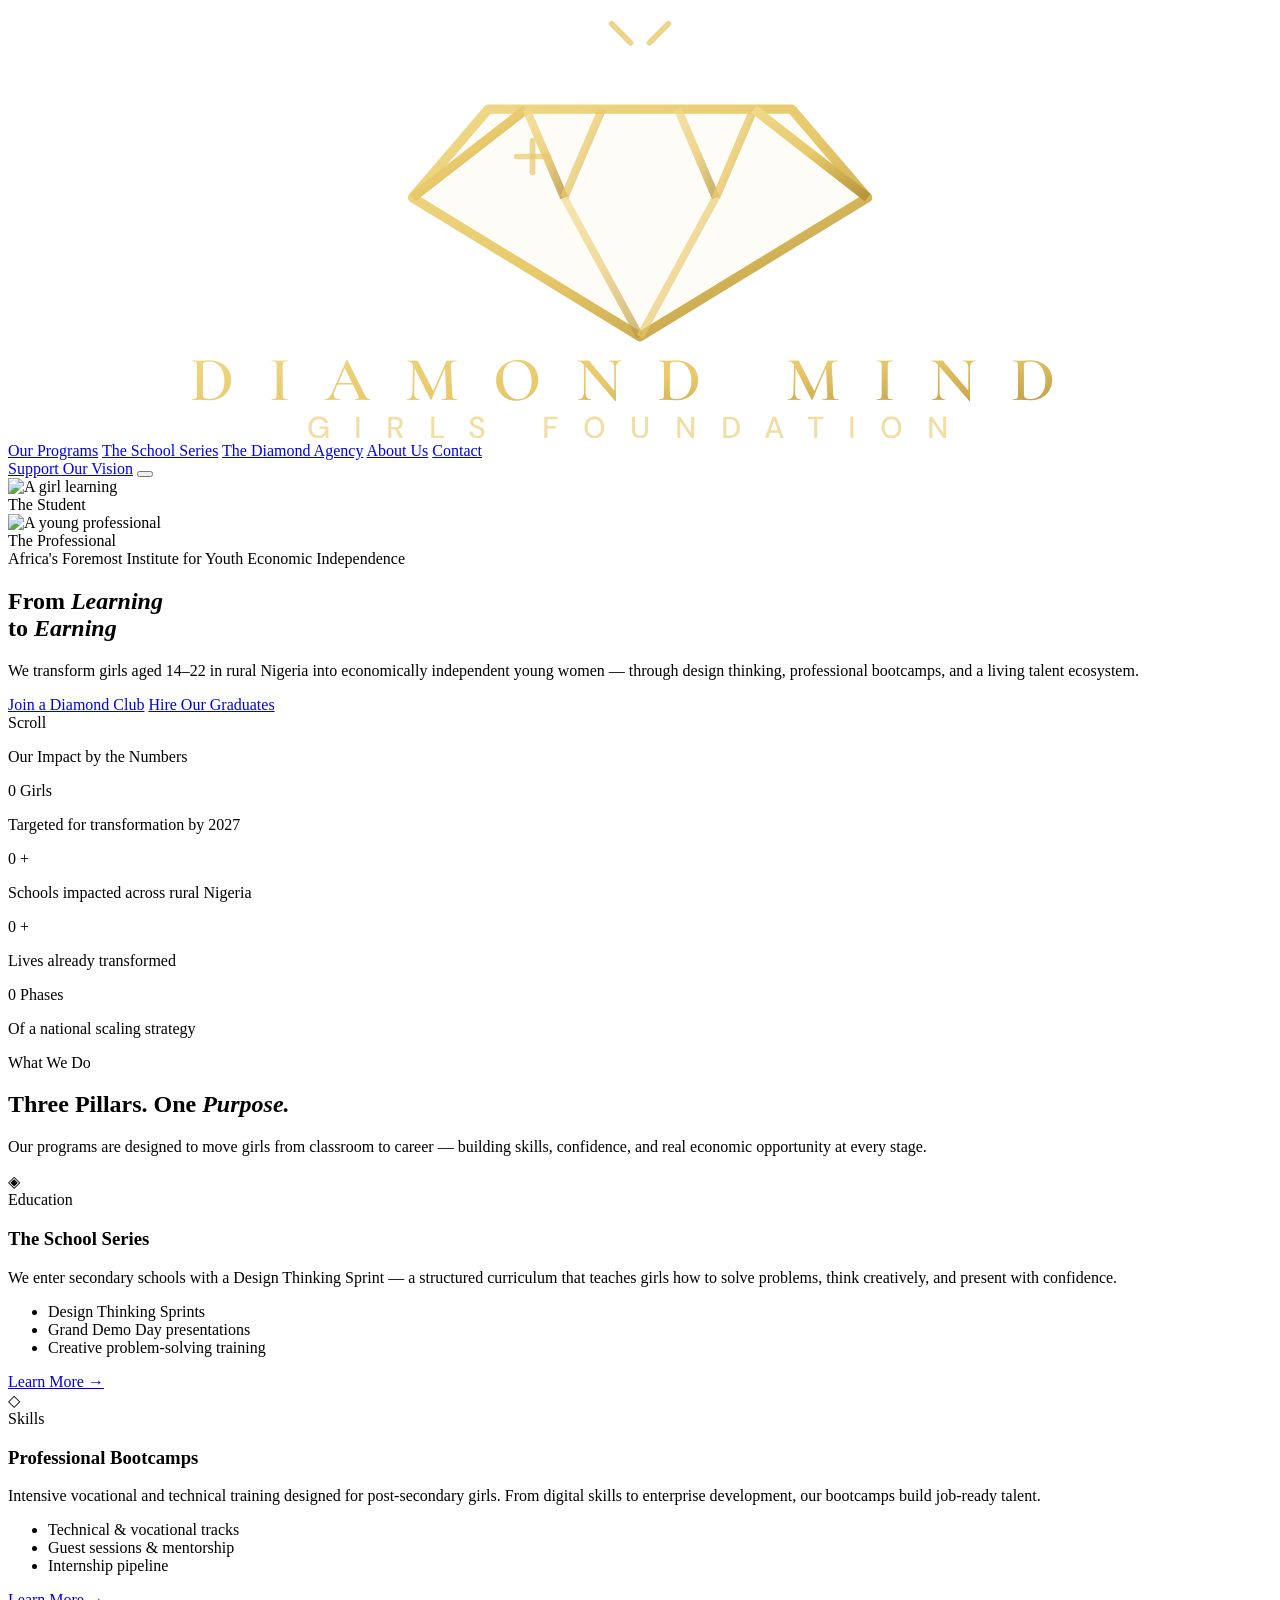
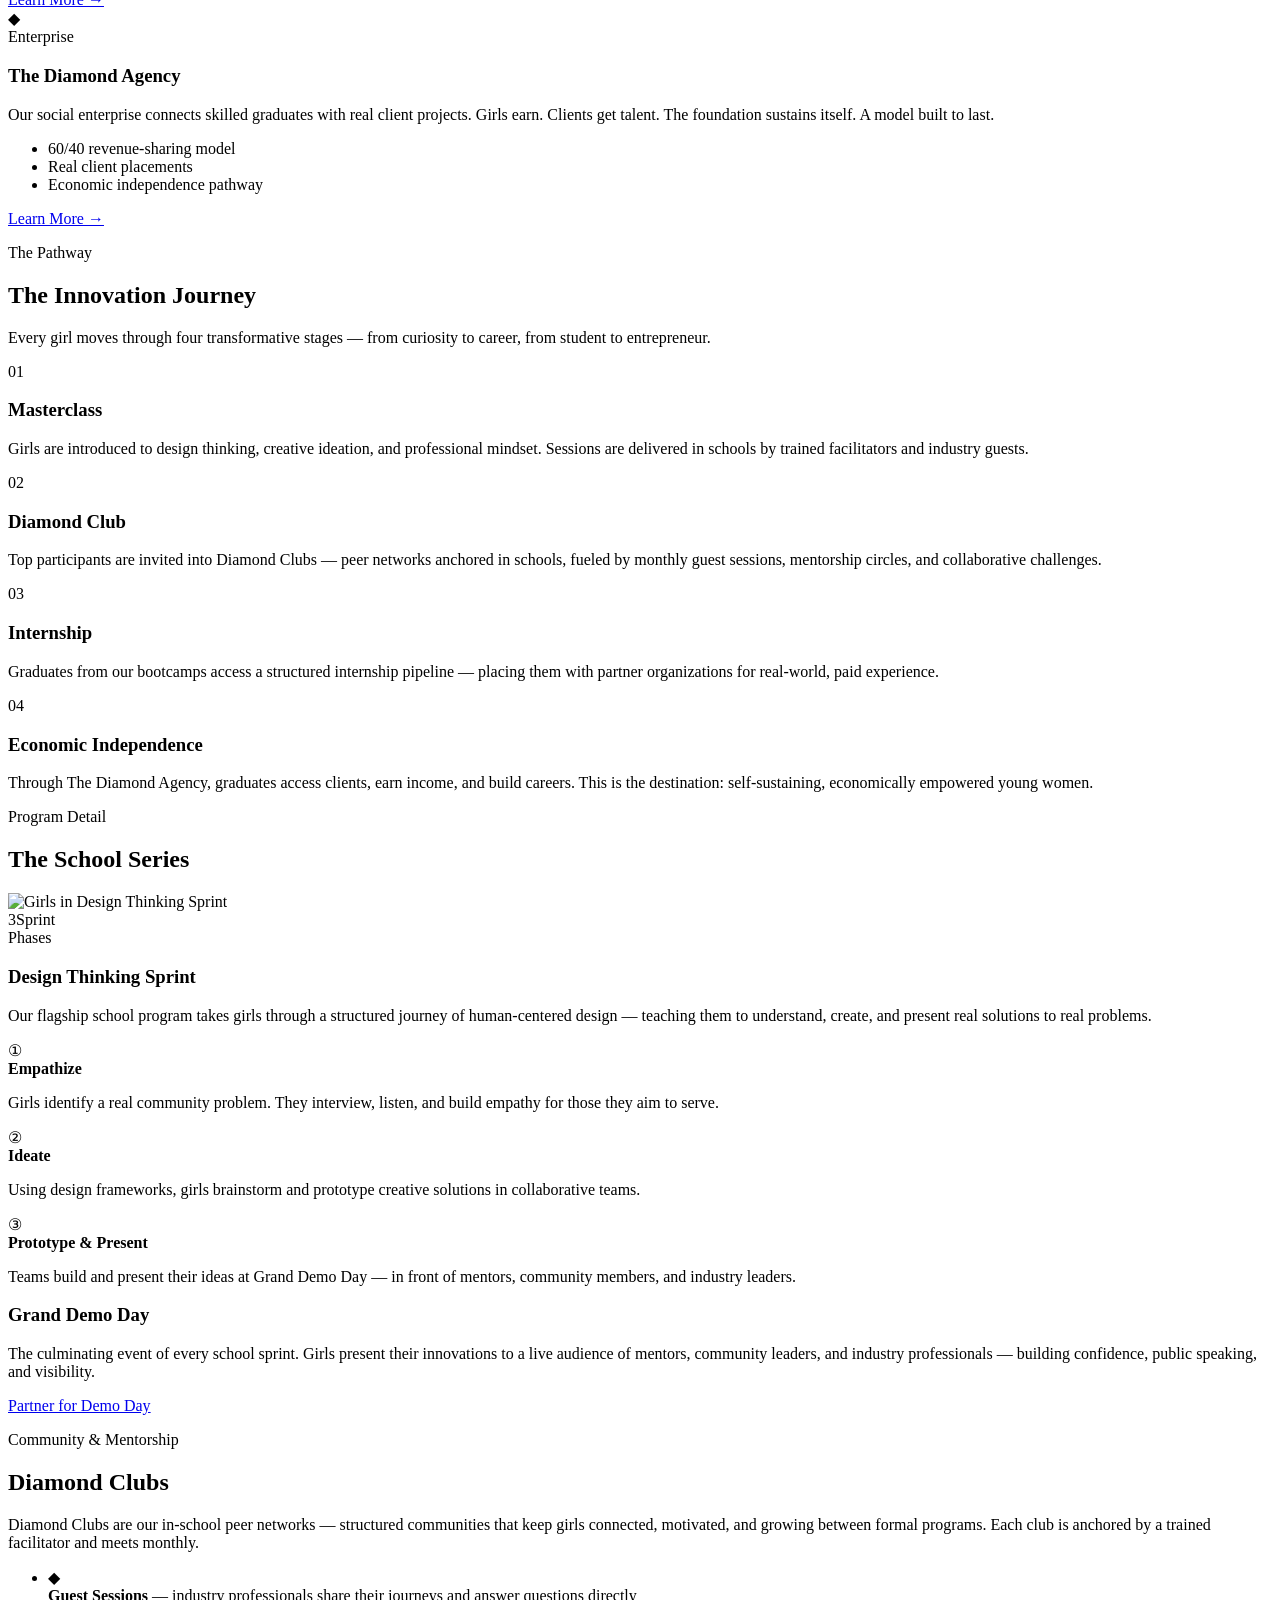
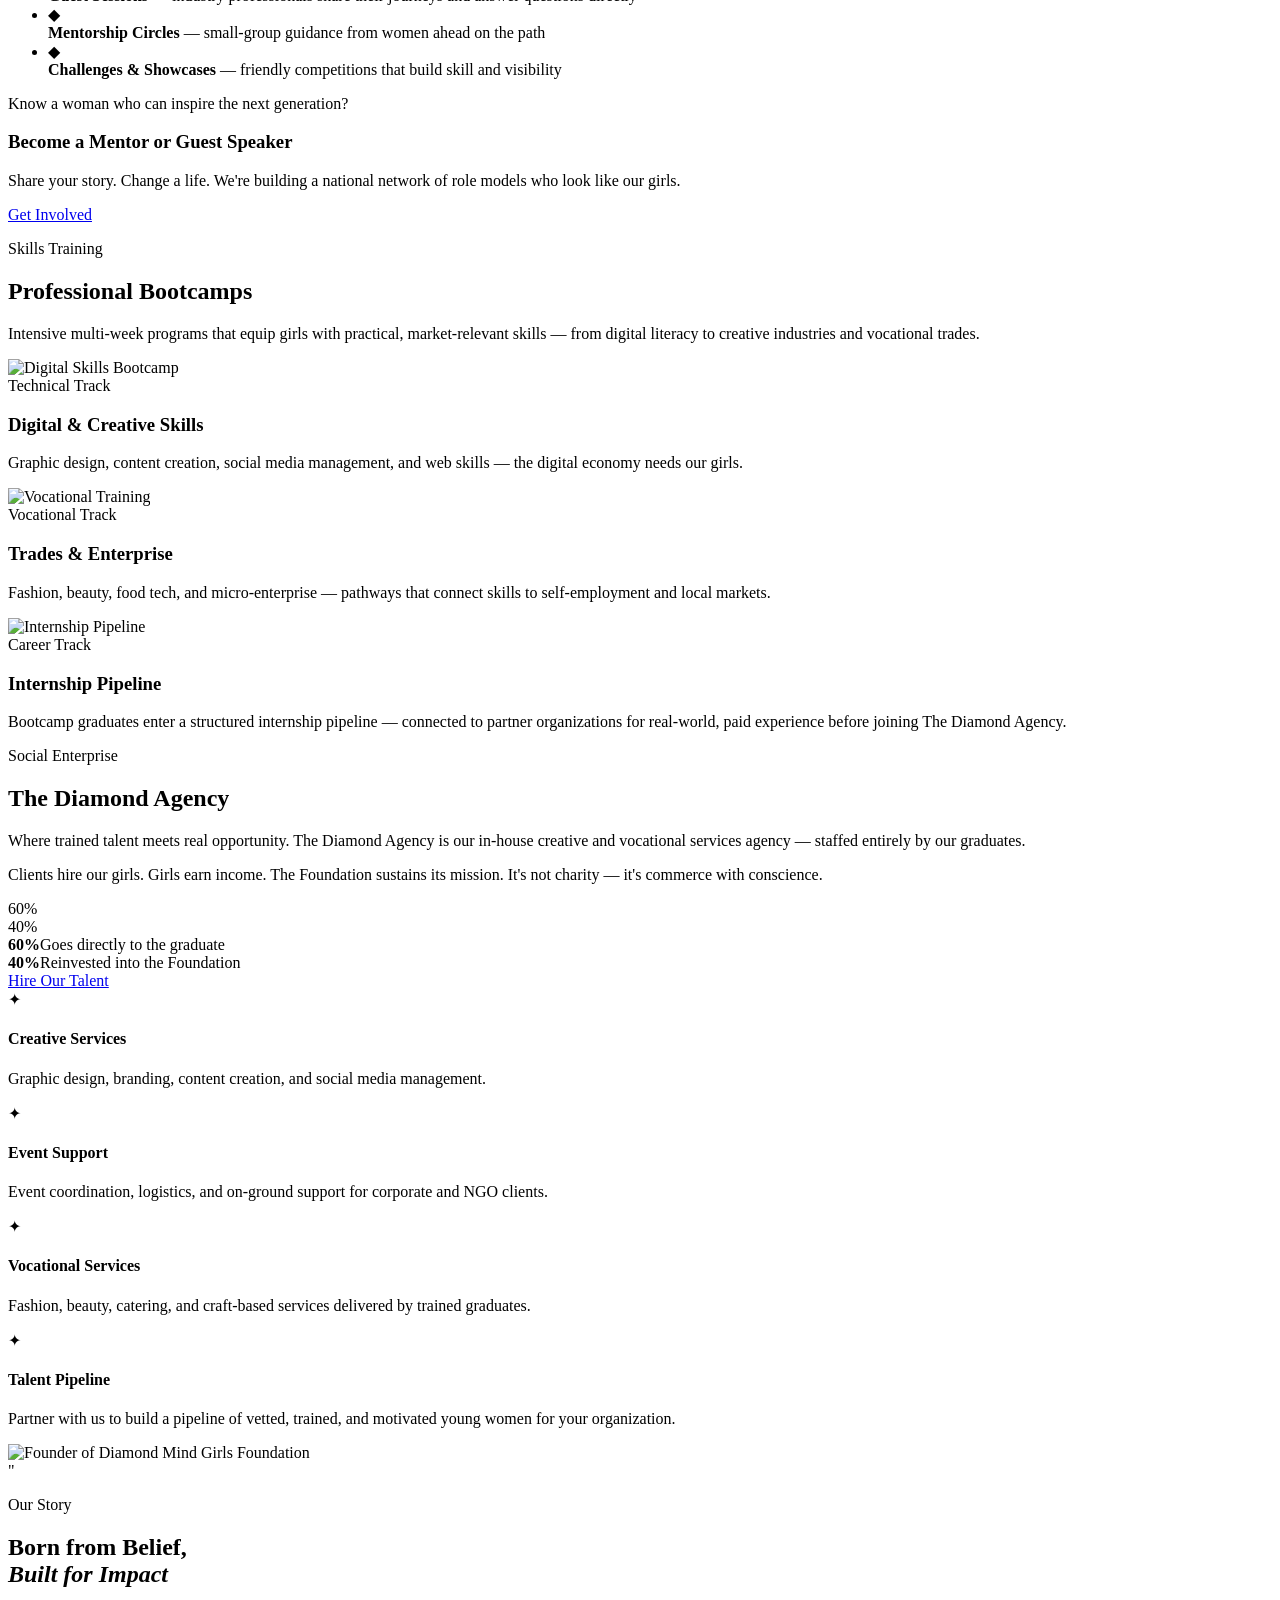
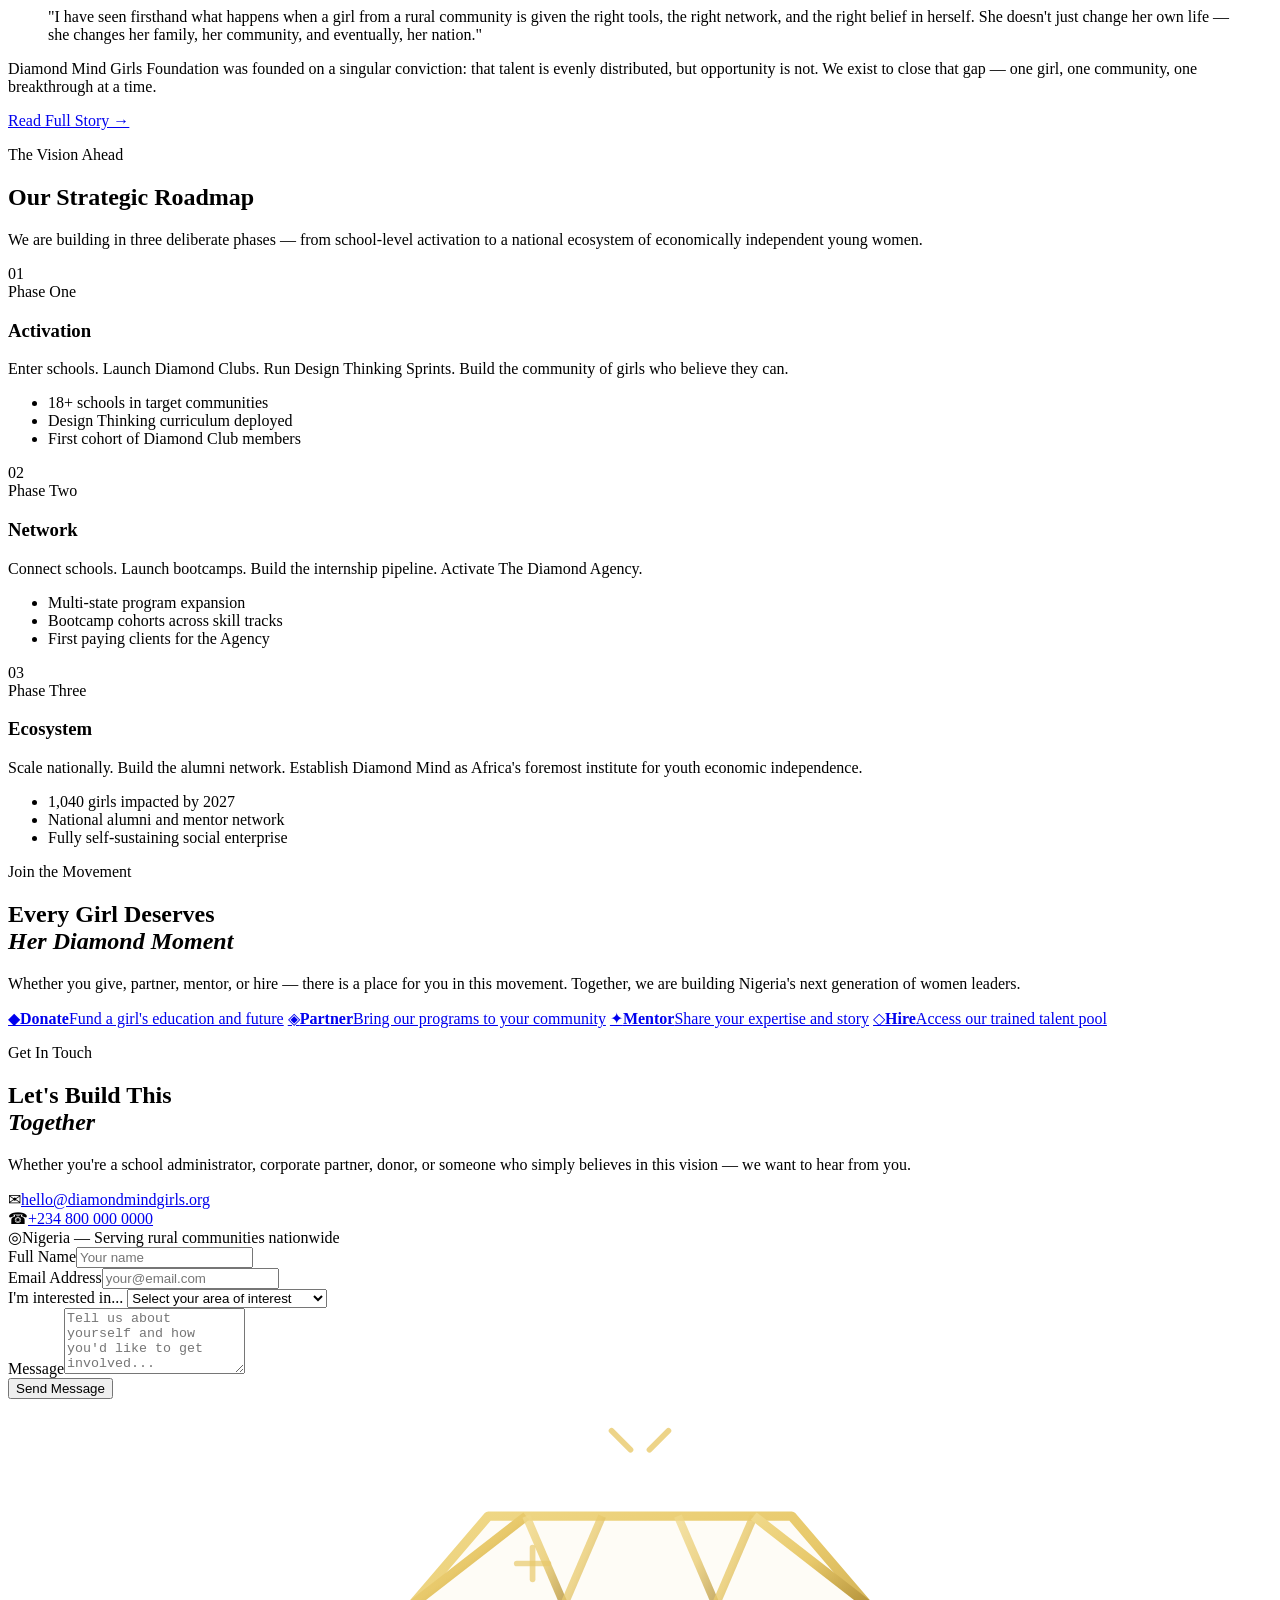
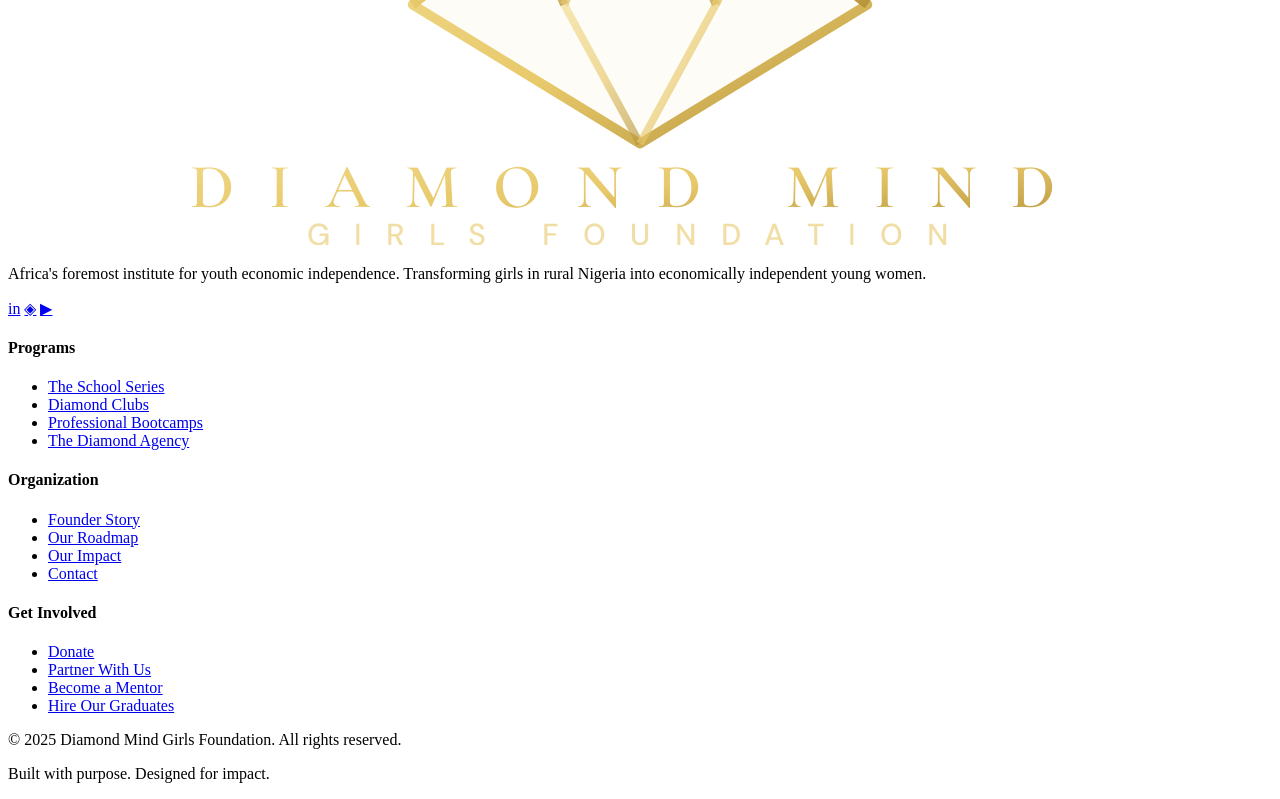
==== commit f342c040: "Update index.html" ====
--- a/index.html
+++ b/index.html
@@ -7,677 +7,512 @@
   <meta name="description" content="Diamond Mind Girls Foundation empowers girls aged 14–22 in rural communities across Nigeria through education, vocational training, and economic opportunity." />
   <link rel="preconnect" href="https://fonts.googleapis.com" />
   <link rel="preconnect" href="https://fonts.gstatic.com" crossorigin />
-  <link href="https://fonts.googleapis.com/css2?family=Cormorant+Garamond:ital,wght@0,300;0,400;0,600;0,700;1,400&family=DM+Sans:wght@300;400;500;600&family=DM+Serif+Display:ital@0;1&display=swap" rel="stylesheet" />
-  <link rel="stylesheet" href="styles.css" />
+  <link href="https://fonts.googleapis.com/css2?family=Cormorant+Garamond:ital,wght@0,300;0,400;0,600;0,700;1,400&family=DM+Sans:wght@300;400;500;600&display=swap" rel="stylesheet" />
 </head>
 <body>
 
-  <!-- ═══════════════════════════════════════════
-       NAVIGATION
-  ═══════════════════════════════════════════ -->
-  <header class="navbar" id="navbar">
-    <div class="nav-container">
-      <!-- REPLACE: Swap the logo placeholder below with your actual logo image -->
-      <a href="#home" class="nav-logo" aria-label="Diamond Mind Girls Foundation Home">
-        <div class="logo-mark">
-          <span class="logo-diamond">◆</span>
-          <span class="logo-diamond logo-diamond--inner">◆</span>
-        </div>
-        <div class="logo-text">
-          <span class="logo-name">Diamond Mind</span>
-          <span class="logo-tagline">Girls Foundation</span>
-        </div>
-      </a>
-
-      <nav class="nav-links" id="navLinks" aria-label="Main navigation">
-        <a href="#programs" class="nav-link">Our Programs</a>
-        <a href="#school-series" class="nav-link">The School Series</a>
-        <a href="#agency" class="nav-link">The Diamond Agency</a>
-        <a href="#about" class="nav-link">About Us</a>
-        <a href="#contact" class="nav-link">Contact</a>
-      </nav>
-
-      <a href="#support" class="btn btn--nav">Support Our Vision</a>
-
-      <button class="hamburger" id="hamburger" aria-label="Toggle mobile menu" aria-expanded="false">
-        <span></span><span></span><span></span>
-      </button>
-    </div>
-  </header>
-
-  <!-- ═══════════════════════════════════════════
-       HERO SECTION
-  ═══════════════════════════════════════════ -->
-  <section class="hero" id="home">
-    <!-- REPLACE: hero-img-left = student/learning photo, hero-img-right = professional/working photo -->
-    <div class="hero-split">
-      <div class="hero-panel hero-panel--left">
-        <div class="hero-img-wrapper">
-          <img src="https://placehold.co/700x900/1a1a2e/e8c96b?text=Learning+%E2%86%92" alt="A girl learning and growing" class="hero-img" />
-          <div class="hero-panel-label">The Student</div>
-        </div>
-      </div>
-      <div class="hero-panel hero-panel--right">
-        <div class="hero-img-wrapper">
-          <img src="https://placehold.co/700x900/b5933a/ffffff?text=%E2%86%92+Earning" alt="A young professional thriving" class="hero-img" />
-          <div class="hero-panel-label hero-panel-label--light">The Professional</div>
-        </div>
-      </div>
-    </div>
-
-    <div class="hero-content">
-      <div class="hero-badge fade-in">Africa's Foremost Institute for Youth Economic Independence</div>
-      <h1 class="hero-headline fade-in fade-in--delay-1">
-        From <em>Learning</em><br>to <em>Earning</em>
-      </h1>
-      <p class="hero-sub fade-in fade-in--delay-2">
-        We transform girls aged 14–22 in rural Nigeria into economically independent young women — through design thinking, professional bootcamps, and a living talent ecosystem.
-      </p>
-      <div class="hero-ctas fade-in fade-in--delay-3">
-        <a href="#programs" class="btn btn--primary">Join a Diamond Club</a>
-        <a href="#agency" class="btn btn--outline">Hire Our Graduates</a>
-      </div>
-    </div>
-
-    <div class="hero-scroll-hint">
-      <span>Scroll</span>
-      <div class="scroll-line"></div>
-    </div>
-  </section>
-
-  <!-- ═══════════════════════════════════════════
-       IMPACT COUNTER
-  ═══════════════════════════════════════════ -->
-  <section class="impact" id="impact">
-    <div class="container">
-      <p class="section-overline">Our Impact by the Numbers</p>
-      <div class="impact-grid">
-        <div class="impact-card reveal">
-          <span class="impact-number" data-target="1040">0</span>
-          <span class="impact-unit">Girls</span>
-          <p class="impact-desc">Targeted for transformation by 2027</p>
-        </div>
-        <div class="impact-card reveal reveal--delay-1">
-          <span class="impact-number" data-target="18">0</span>
-          <span class="impact-unit">+</span>
-          <p class="impact-desc">Schools impacted across rural Nigeria</p>
-        </div>
-        <div class="impact-card reveal reveal--delay-2">
-          <span class="impact-number" data-target="200">0</span>
-          <span class="impact-unit">+</span>
-          <p class="impact-desc">Lives already transformed</p>
-        </div>
-        <div class="impact-card reveal reveal--delay-3">
-          <span class="impact-number" data-target="3">0</span>
-          <span class="impact-unit">Phases</span>
-          <p class="impact-desc">Of a national scaling strategy</p>
-        </div>
-      </div>
-    </div>
-  </section>
-
-  <!-- ═══════════════════════════════════════════
-       CORE PILLARS
-  ═══════════════════════════════════════════ -->
-  <section class="pillars" id="programs">
-    <div class="container">
-      <div class="section-header">
-        <p class="section-overline">What We Do</p>
-        <h2 class="section-title">Three Pillars. One <em>Purpose.</em></h2>
-        <p class="section-intro">Our programs are designed to move girls from classroom to career — building skills, confidence, and real economic opportunity at every stage.</p>
-      </div>
-      <div class="pillars-grid">
-
-        <div class="pillar-card reveal">
-          <div class="pillar-icon">◈</div>
-          <div class="pillar-tag">Education</div>
-          <h3 class="pillar-title">The School Series</h3>
-          <p class="pillar-desc">We enter secondary schools with a Design Thinking Sprint — a structured curriculum that teaches girls how to solve problems, think creatively, and present with confidence.</p>
-          <ul class="pillar-features">
-            <li>Design Thinking Sprints</li>
-            <li>Grand Demo Day presentations</li>
-            <li>Creative problem-solving training</li>
+<!-- ═══════════ NAVIGATION ═══════════ -->
+<header class="navbar" id="navbar">
+  <div class="nav-container">
+    <a href="#home" class="nav-logo" aria-label="Diamond Mind Girls Foundation">
+      <svg class="logo-svg" viewBox="0 0 200 68" fill="none" xmlns="http://www.w3.org/2000/svg" aria-hidden="true">
+        <defs>
+          <linearGradient id="g1" x1="0%" y1="0%" x2="100%" y2="100%">
+            <stop offset="0%" stop-color="#F0D98A"/><stop offset="50%" stop-color="#E8C96B"/><stop offset="100%" stop-color="#B5933A"/>
+          </linearGradient>
+          <linearGradient id="g2" x1="0%" y1="0%" x2="0%" y2="100%">
+            <stop offset="0%" stop-color="#FFFFFF"/><stop offset="100%" stop-color="#E8C96B"/>
+          </linearGradient>
+        </defs>
+        <polygon points="64,30 100,52 136,30 124,16 76,16" fill="rgba(232,201,107,0.06)" stroke="url(#g1)" stroke-width="1.5" stroke-linejoin="round"/>
+        <line x1="82" y1="16" x2="118" y2="16" stroke="url(#g1)" stroke-width="1.5"/>
+        <line x1="64" y1="30" x2="82" y2="16" stroke="url(#g1)" stroke-width="1.5"/>
+        <line x1="82" y1="16" x2="88" y2="30" stroke="url(#g1)" stroke-width="1.3" stroke-opacity="0.8"/>
+        <line x1="88" y1="30" x2="94" y2="16" stroke="url(#g1)" stroke-width="1.3" stroke-opacity="0.75"/>
+        <line x1="106" y1="16" x2="112" y2="30" stroke="url(#g1)" stroke-width="1.3" stroke-opacity="0.75"/>
+        <line x1="112" y1="30" x2="118" y2="16" stroke="url(#g1)" stroke-width="1.3" stroke-opacity="0.8"/>
+        <line x1="118" y1="16" x2="136" y2="30" stroke="url(#g1)" stroke-width="1.5"/>
+        <line x1="64" y1="30" x2="136" y2="30" stroke="url(#g1)" stroke-width="1.5"/>
+        <line x1="88" y1="30" x2="100" y2="52" stroke="url(#g1)" stroke-width="1.2" stroke-opacity="0.65"/>
+        <line x1="112" y1="30" x2="100" y2="52" stroke="url(#g1)" stroke-width="1.2" stroke-opacity="0.65"/>
+        <line x1="100" y1="1" x2="100" y2="12" stroke="url(#g2)" stroke-width="2" stroke-linecap="round"/>
+        <line x1="93.5" y1="6.5" x2="106.5" y2="6.5" stroke="url(#g2)" stroke-width="1.6" stroke-linecap="round"/>
+        <line x1="95.5" y1="2.5" x2="98.5" y2="5.5" stroke="#E8C96B" stroke-width="0.9" stroke-linecap="round" opacity="0.8"/>
+        <line x1="104.5" y1="2.5" x2="101.5" y2="5.5" stroke="#E8C96B" stroke-width="0.9" stroke-linecap="round" opacity="0.8"/>
+        <line x1="83" y1="21" x2="83" y2="26" stroke="#E8C96B" stroke-width="0.9" stroke-linecap="round" opacity="0.7"/>
+        <line x1="80.5" y1="23.5" x2="85.5" y2="23.5" stroke="#E8C96B" stroke-width="0.9" stroke-linecap="round" opacity="0.7"/>
+        <text x="100" y="62" text-anchor="middle" font-family="Cormorant Garamond,Georgia,serif" font-size="10" font-weight="600" letter-spacing="5.5" fill="url(#g1)">DIAMOND MIND</text>
+        <text x="100" y="68" text-anchor="middle" font-family="DM Sans,sans-serif" font-size="4.8" font-weight="500" letter-spacing="3.8" fill="#E8C96B" opacity="0.6">GIRLS FOUNDATION</text>
+      </svg>
+    </a>
+    <nav class="nav-links" id="navLinks" aria-label="Main navigation">
+      <a href="#programs" class="nav-link">Our Programs</a>
+      <a href="#school-series" class="nav-link">The School Series</a>
+      <a href="#agency" class="nav-link">The Diamond Agency</a>
+      <a href="#about" class="nav-link">About Us</a>
+      <a href="#contact" class="nav-link">Contact</a>
+    </nav>
+    <a href="#support" class="btn btn--nav">Support Our Vision</a>
+    <button class="hamburger" id="hamburger" aria-label="Toggle menu" aria-expanded="false">
+      <span></span><span></span><span></span>
+    </button>
+  </div>
+</header>
+
+<!-- ═══════════ HERO ═══════════ -->
+<section class="hero" id="home">
+  <div class="hero-split">
+    <div class="hero-panel hero-panel--left">
+      <div class="hero-img-wrapper">
+        <!-- REPLACE: student/learning photo -->
+        <img src="https://placehold.co/700x900/0f1729/e8c96b?text=The+Student" alt="A girl learning" class="hero-img"/>
+        <div class="hero-panel-label">The Student</div>
+      </div>
+    </div>
+    <div class="hero-panel hero-panel--right">
+      <div class="hero-img-wrapper">
+        <!-- REPLACE: professional/working photo -->
+        <img src="https://placehold.co/700x900/b5933a/ffffff?text=The+Professional" alt="A young professional" class="hero-img"/>
+        <div class="hero-panel-label hero-panel-label--light">The Professional</div>
+      </div>
+    </div>
+  </div>
+  <div class="hero-content">
+    <div class="hero-badge fade-in">Africa's Foremost Institute for Youth Economic Independence</div>
+    <h1 class="hero-headline fade-in fade-in--delay-1">From <em>Learning</em><br>to <em>Earning</em></h1>
+    <p class="hero-sub fade-in fade-in--delay-2">We transform girls aged 14–22 in rural Nigeria into economically independent young women — through design thinking, professional bootcamps, and a living talent ecosystem.</p>
+    <div class="hero-ctas fade-in fade-in--delay-3">
+      <a href="#programs" class="btn btn--primary">Join a Diamond Club</a>
+      <a href="#agency" class="btn btn--outline">Hire Our Graduates</a>
+    </div>
+  </div>
+  <div class="hero-scroll-hint"><span>Scroll</span><div class="scroll-line"></div></div>
+</section>
+
+<!-- ═══════════ IMPACT COUNTERS ═══════════ -->
+<section class="impact" id="impact">
+  <div class="container">
+    <p class="section-overline">Our Impact by the Numbers</p>
+    <div class="impact-grid">
+      <div class="impact-card reveal">
+        <span class="impact-number" data-target="1040">0</span>
+        <span class="impact-unit">Girls</span>
+        <p class="impact-desc">Targeted for transformation by 2027</p>
+      </div>
+      <div class="impact-card reveal reveal--delay-1">
+        <span class="impact-number" data-target="18">0</span>
+        <span class="impact-unit">+</span>
+        <p class="impact-desc">Schools impacted across rural Nigeria</p>
+      </div>
+      <div class="impact-card reveal reveal--delay-2">
+        <span class="impact-number" data-target="200">0</span>
+        <span class="impact-unit">+</span>
+        <p class="impact-desc">Lives already transformed</p>
+      </div>
+      <div class="impact-card reveal reveal--delay-3">
+        <span class="impact-number" data-target="3">0</span>
+        <span class="impact-unit">Phases</span>
+        <p class="impact-desc">Of a national scaling strategy</p>
+      </div>
+    </div>
+  </div>
+</section>
+
+<!-- ═══════════ CORE PILLARS ═══════════ -->
+<section class="pillars" id="programs">
+  <div class="container">
+    <div class="section-header">
+      <p class="section-overline">What We Do</p>
+      <h2 class="section-title">Three Pillars. One <em>Purpose.</em></h2>
+      <p class="section-intro">Our programs are designed to move girls from classroom to career — building skills, confidence, and real economic opportunity at every stage.</p>
+    </div>
+    <div class="pillars-grid">
+      <div class="pillar-card reveal">
+        <div class="pillar-icon">◈</div>
+        <div class="pillar-tag">Education</div>
+        <h3 class="pillar-title">The School Series</h3>
+        <p class="pillar-desc">We enter secondary schools with a Design Thinking Sprint — a structured curriculum that teaches girls how to solve problems, think creatively, and present with confidence.</p>
+        <ul class="pillar-features"><li>Design Thinking Sprints</li><li>Grand Demo Day presentations</li><li>Creative problem-solving training</li></ul>
+        <a href="#school-series" class="pillar-link">Learn More →</a>
+      </div>
+      <div class="pillar-card pillar-card--featured reveal reveal--delay-1">
+        <div class="pillar-icon">◇</div>
+        <div class="pillar-tag">Skills</div>
+        <h3 class="pillar-title">Professional Bootcamps</h3>
+        <p class="pillar-desc">Intensive vocational and technical training designed for post-secondary girls. From digital skills to enterprise development, our bootcamps build job-ready talent.</p>
+        <ul class="pillar-features"><li>Technical &amp; vocational tracks</li><li>Guest sessions &amp; mentorship</li><li>Internship pipeline</li></ul>
+        <a href="#bootcamps" class="pillar-link">Learn More →</a>
+      </div>
+      <div class="pillar-card reveal reveal--delay-2">
+        <div class="pillar-icon">◆</div>
+        <div class="pillar-tag">Enterprise</div>
+        <h3 class="pillar-title">The Diamond Agency</h3>
+        <p class="pillar-desc">Our social enterprise connects skilled graduates with real client projects. Girls earn. Clients get talent. The foundation sustains itself. A model built to last.</p>
+        <ul class="pillar-features"><li>60/40 revenue-sharing model</li><li>Real client placements</li><li>Economic independence pathway</li></ul>
+        <a href="#agency" class="pillar-link">Learn More →</a>
+      </div>
+    </div>
+  </div>
+</section>
+
+<!-- ═══════════ INNOVATION JOURNEY ═══════════ -->
+<section class="journey" id="journey">
+  <div class="container">
+    <div class="section-header section-header--light">
+      <p class="section-overline">The Pathway</p>
+      <h2 class="section-title">The Innovation Journey</h2>
+      <p class="section-intro">Every girl moves through four transformative stages — from curiosity to career, from student to entrepreneur.</p>
+    </div>
+    <div class="timeline">
+      <div class="timeline-line"></div>
+      <div class="timeline-item reveal">
+        <div class="timeline-dot">01</div>
+        <div class="timeline-content"><h3>Masterclass</h3><p>Girls are introduced to design thinking, creative ideation, and professional mindset. Sessions are delivered in schools by trained facilitators and industry guests.</p></div>
+      </div>
+      <div class="timeline-item timeline-item--right reveal reveal--delay-1">
+        <div class="timeline-dot">02</div>
+        <div class="timeline-content"><h3>Diamond Club</h3><p>Top participants are invited into Diamond Clubs — peer networks anchored in schools, fueled by monthly guest sessions, mentorship circles, and collaborative challenges.</p></div>
+      </div>
+      <div class="timeline-item reveal reveal--delay-2">
+        <div class="timeline-dot">03</div>
+        <div class="timeline-content"><h3>Internship</h3><p>Graduates from our bootcamps access a structured internship pipeline — placing them with partner organizations for real-world, paid experience.</p></div>
+      </div>
+      <div class="timeline-item timeline-item--right reveal reveal--delay-3">
+        <div class="timeline-dot">04</div>
+        <div class="timeline-content"><h3>Economic Independence</h3><p>Through The Diamond Agency, graduates access clients, earn income, and build careers. This is the destination: self-sustaining, economically empowered young women.</p></div>
+      </div>
+    </div>
+  </div>
+</section>
+
+<!-- ═══════════ THE SCHOOL SERIES ═══════════ -->
+<section class="school-series" id="school-series">
+  <div class="container">
+    <div class="section-header">
+      <p class="section-overline">Program Detail</p>
+      <h2 class="section-title">The School Series</h2>
+    </div>
+    <div class="split-feature">
+      <div class="split-feature__visual reveal">
+        <!-- REPLACE: girls in classroom/workshop photo -->
+        <img src="https://placehold.co/600x500/0f1729/e8c96b?text=Design+Thinking+Sprint" alt="Girls in Design Thinking Sprint"/>
+        <div class="split-feature__badge"><span class="badge-number">3</span><span class="badge-label">Sprint<br>Phases</span></div>
+      </div>
+      <div class="split-feature__text reveal reveal--delay-1">
+        <h3>Design Thinking Sprint</h3>
+        <p>Our flagship school program takes girls through a structured journey of human-centered design — teaching them to understand, create, and present real solutions to real problems.</p>
+        <div class="program-phases">
+          <div class="phase"><span class="phase-icon">①</span><div><strong>Empathize</strong><p>Girls identify a real community problem. They interview, listen, and build empathy for those they aim to serve.</p></div></div>
+          <div class="phase"><span class="phase-icon">②</span><div><strong>Ideate</strong><p>Using design frameworks, girls brainstorm and prototype creative solutions in collaborative teams.</p></div></div>
+          <div class="phase"><span class="phase-icon">③</span><div><strong>Prototype &amp; Present</strong><p>Teams build and present their ideas at Grand Demo Day — in front of mentors, community members, and industry leaders.</p></div></div>
+        </div>
+      </div>
+    </div>
+    <div class="demo-day-banner reveal">
+      <div class="demo-day__text">
+        <h3>Grand Demo Day</h3>
+        <p>The culminating event of every school sprint. Girls present their innovations to a live audience of mentors, community leaders, and industry professionals — building confidence, public speaking, and visibility.</p>
+      </div>
+      <a href="#contact" class="btn btn--primary">Partner for Demo Day</a>
+    </div>
+  </div>
+</section>
+
+<!-- ═══════════ DIAMOND CLUBS ═══════════ -->
+<section class="clubs" id="clubs">
+  <div class="container">
+    <div class="clubs-inner">
+      <div class="clubs-text reveal">
+        <p class="section-overline">Community &amp; Mentorship</p>
+        <h2>Diamond Clubs</h2>
+        <p>Diamond Clubs are our in-school peer networks — structured communities that keep girls connected, motivated, and growing between formal programs. Each club is anchored by a trained facilitator and meets monthly.</p>
+        <ul class="clubs-features">
+          <li><span>◆</span><div><strong>Guest Sessions</strong> — industry professionals share their journeys and answer questions directly</div></li>
+          <li><span>◆</span><div><strong>Mentorship Circles</strong> — small-group guidance from women ahead on the path</div></li>
+          <li><span>◆</span><div><strong>Challenges &amp; Showcases</strong> — friendly competitions that build skill and visibility</div></li>
+        </ul>
+      </div>
+      <div class="clubs-cta-panel reveal reveal--delay-1">
+        <p>Know a woman who can inspire the next generation?</p>
+        <h3>Become a Mentor or Guest Speaker</h3>
+        <p>Share your story. Change a life. We're building a national network of role models who look like our girls.</p>
+        <a href="#contact" class="btn btn--primary">Get Involved</a>
+      </div>
+    </div>
+  </div>
+</section>
+
+<!-- ═══════════ BOOTCAMPS ═══════════ -->
+<section class="bootcamps" id="bootcamps">
+  <div class="container">
+    <div class="section-header">
+      <p class="section-overline">Skills Training</p>
+      <h2 class="section-title">Professional Bootcamps</h2>
+      <p class="section-intro">Intensive multi-week programs that equip girls with practical, market-relevant skills — from digital literacy to creative industries and vocational trades.</p>
+    </div>
+    <div class="bootcamp-grid">
+      <div class="bootcamp-card reveal">
+        <div class="bootcamp-card__img"><!-- REPLACE: digital skills photo -->
+          <img src="https://placehold.co/400x240/e8c96b/1a1a2e?text=Digital+%26+Creative+Skills" alt="Digital Skills Bootcamp"/>
+        </div>
+        <div class="bootcamp-card__body">
+          <span class="bootcamp-track">Technical Track</span>
+          <h3>Digital &amp; Creative Skills</h3>
+          <p>Graphic design, content creation, social media management, and web skills — the digital economy needs our girls.</p>
+        </div>
+      </div>
+      <div class="bootcamp-card reveal reveal--delay-1">
+        <div class="bootcamp-card__img"><!-- REPLACE: vocational training photo -->
+          <img src="https://placehold.co/400x240/b5933a/ffffff?text=Trades+%26+Enterprise" alt="Vocational Training"/>
+        </div>
+        <div class="bootcamp-card__body">
+          <span class="bootcamp-track">Vocational Track</span>
+          <h3>Trades &amp; Enterprise</h3>
+          <p>Fashion, beauty, food tech, and micro-enterprise — pathways that connect skills to self-employment and local markets.</p>
+        </div>
+      </div>
+      <div class="bootcamp-card reveal reveal--delay-2">
+        <div class="bootcamp-card__img"><!-- REPLACE: internship/workplace photo -->
+          <img src="https://placehold.co/400x240/1a2744/e8c96b?text=Internship+Pipeline" alt="Internship Pipeline"/>
+        </div>
+        <div class="bootcamp-card__body">
+          <span class="bootcamp-track">Career Track</span>
+          <h3>Internship Pipeline</h3>
+          <p>Bootcamp graduates enter a structured internship pipeline — connected to partner organizations for real-world, paid experience before joining The Diamond Agency.</p>
+        </div>
+      </div>
+    </div>
+  </div>
+</section>
+
+<!-- ═══════════ DIAMOND AGENCY ═══════════ -->
+<section class="agency" id="agency">
+  <div class="agency-bg"></div>
+  <div class="container">
+    <div class="agency-inner">
+      <div class="agency-text reveal">
+        <p class="section-overline section-overline--light">Social Enterprise</p>
+        <h2>The Diamond Agency</h2>
+        <p class="agency-lead">Where trained talent meets real opportunity. The Diamond Agency is our in-house creative and vocational services agency — staffed entirely by our graduates.</p>
+        <p>Clients hire our girls. Girls earn income. The Foundation sustains its mission. It's not charity — it's commerce with conscience.</p>
+        <div class="revenue-model">
+          <div class="revenue-bar">
+            <div class="revenue-bar__fill revenue-bar__fill--60">60%</div>
+            <div class="revenue-bar__fill revenue-bar__fill--40">40%</div>
+          </div>
+          <div class="revenue-labels">
+            <div class="revenue-label"><strong>60%</strong><span>Goes directly to the graduate</span></div>
+            <div class="revenue-label revenue-label--secondary"><strong>40%</strong><span>Reinvested into the Foundation</span></div>
+          </div>
+        </div>
+        <a href="#contact" class="btn btn--gold">Hire Our Talent</a>
+      </div>
+      <div class="agency-features reveal reveal--delay-1">
+        <div class="agency-feature"><span class="af-icon">✦</span><div><h4>Creative Services</h4><p>Graphic design, branding, content creation, and social media management.</p></div></div>
+        <div class="agency-feature"><span class="af-icon">✦</span><div><h4>Event Support</h4><p>Event coordination, logistics, and on-ground support for corporate and NGO clients.</p></div></div>
+        <div class="agency-feature"><span class="af-icon">✦</span><div><h4>Vocational Services</h4><p>Fashion, beauty, catering, and craft-based services delivered by trained graduates.</p></div></div>
+        <div class="agency-feature"><span class="af-icon">✦</span><div><h4>Talent Pipeline</h4><p>Partner with us to build a pipeline of vetted, trained, and motivated young women for your organization.</p></div></div>
+      </div>
+    </div>
+  </div>
+</section>
+
+<!-- ═══════════ FOUNDER ═══════════ -->
+<section class="founder" id="about">
+  <div class="container">
+    <div class="founder-inner">
+      <div class="founder-visual reveal">
+        <!-- REPLACE: founder professional photo -->
+        <img src="https://placehold.co/480x560/e8c96b/1a1a2e?text=Founder+Photo" alt="Founder of Diamond Mind Girls Foundation" class="founder-img"/>
+        <div class="founder-quote-mark">"</div>
+      </div>
+      <div class="founder-text reveal reveal--delay-1">
+        <p class="section-overline">Our Story</p>
+        <h2>Born from Belief,<br><em>Built for Impact</em></h2>
+        <blockquote class="founder-blockquote">"I have seen firsthand what happens when a girl from a rural community is given the right tools, the right network, and the right belief in herself. She doesn't just change her own life — she changes her family, her community, and eventually, her nation."</blockquote>
+        <p class="founder-bio">Diamond Mind Girls Foundation was founded on a singular conviction: that talent is evenly distributed, but opportunity is not. We exist to close that gap — one girl, one community, one breakthrough at a time.</p>
+        <!-- REPLACE: link to full founder story -->
+        <a href="#" class="btn btn--outline">Read Full Story →</a>
+      </div>
+    </div>
+  </div>
+</section>
+
+<!-- ═══════════ STRATEGIC ROADMAP ═══════════ -->
+<section class="roadmap" id="roadmap">
+  <div class="container">
+    <div class="section-header">
+      <p class="section-overline">The Vision Ahead</p>
+      <h2 class="section-title">Our Strategic Roadmap</h2>
+      <p class="section-intro">We are building in three deliberate phases — from school-level activation to a national ecosystem of economically independent young women.</p>
+    </div>
+    <div class="roadmap-phases">
+      <div class="roadmap-phase reveal">
+        <div class="phase-number">01</div>
+        <div class="phase-body">
+          <span class="phase-label">Phase One</span>
+          <h3>Activation</h3>
+          <p>Enter schools. Launch Diamond Clubs. Run Design Thinking Sprints. Build the community of girls who believe they can.</p>
+          <ul><li>18+ schools in target communities</li><li>Design Thinking curriculum deployed</li><li>First cohort of Diamond Club members</li></ul>
+        </div>
+      </div>
+      <div class="roadmap-phase roadmap-phase--center reveal reveal--delay-1">
+        <div class="phase-number">02</div>
+        <div class="phase-body">
+          <span class="phase-label">Phase Two</span>
+          <h3>Network</h3>
+          <p>Connect schools. Launch bootcamps. Build the internship pipeline. Activate The Diamond Agency.</p>
+          <ul><li>Multi-state program expansion</li><li>Bootcamp cohorts across skill tracks</li><li>First paying clients for the Agency</li></ul>
+        </div>
+      </div>
+      <div class="roadmap-phase reveal reveal--delay-2">
+        <div class="phase-number">03</div>
+        <div class="phase-body">
+          <span class="phase-label">Phase Three</span>
+          <h3>Ecosystem</h3>
+          <p>Scale nationally. Build the alumni network. Establish Diamond Mind as Africa's foremost institute for youth economic independence.</p>
+          <ul><li>1,040 girls impacted by 2027</li><li>National alumni and mentor network</li><li>Fully self-sustaining social enterprise</li></ul>
+        </div>
+      </div>
+    </div>
+  </div>
+</section>
+
+<!-- ═══════════ SUPPORT CTA ═══════════ -->
+<section class="support" id="support">
+  <div class="support-bg"></div>
+  <div class="container">
+    <div class="support-inner reveal">
+      <p class="section-overline section-overline--light">Join the Movement</p>
+      <h2>Every Girl Deserves<br><em>Her Diamond Moment</em></h2>
+      <p>Whether you give, partner, mentor, or hire — there is a place for you in this movement. Together, we are building Nigeria's next generation of women leaders.</p>
+      <div class="support-options">
+        <a href="#contact" class="support-card"><span class="support-icon">◆</span><strong>Donate</strong><span>Fund a girl's education and future</span></a>
+        <a href="#contact" class="support-card"><span class="support-icon">◈</span><strong>Partner</strong><span>Bring our programs to your community</span></a>
+        <a href="#contact" class="support-card"><span class="support-icon">✦</span><strong>Mentor</strong><span>Share your expertise and story</span></a>
+        <a href="#agency" class="support-card"><span class="support-icon">◇</span><strong>Hire</strong><span>Access our trained talent pool</span></a>
+      </div>
+    </div>
+  </div>
+</section>
+
+<!-- ═══════════ CONTACT ═══════════ -->
+<section class="contact" id="contact">
+  <div class="container">
+    <div class="contact-inner">
+      <div class="contact-text reveal">
+        <p class="section-overline">Get In Touch</p>
+        <h2>Let's Build This<br><em>Together</em></h2>
+        <p>Whether you're a school administrator, corporate partner, donor, or someone who simply believes in this vision — we want to hear from you.</p>
+        <div class="contact-details">
+          <!-- REPLACE: your actual email -->
+          <div class="contact-item"><span class="contact-icon">✉</span><a href="mailto:hello@diamondmindgirls.org">hello@diamondmindgirls.org</a></div>
+          <!-- REPLACE: your actual phone -->
+          <div class="contact-item"><span class="contact-icon">☎</span><a href="tel:+2348000000000">+234 800 000 0000</a></div>
+          <div class="contact-item"><span class="contact-icon">◎</span><span>Nigeria — Serving rural communities nationwide</span></div>
+        </div>
+      </div>
+      <form class="contact-form reveal reveal--delay-1" id="contactForm" novalidate>
+        <div class="form-group"><label for="name">Full Name</label><input type="text" id="name" name="name" placeholder="Your name" required/></div>
+        <div class="form-group"><label for="email">Email Address</label><input type="email" id="email" name="email" placeholder="your@email.com" required/></div>
+        <div class="form-group">
+          <label for="interest">I'm interested in...</label>
+          <select id="interest" name="interest">
+            <option value="">Select your area of interest</option>
+            <option value="donate">Making a donation</option>
+            <option value="partner">Becoming a partner</option>
+            <option value="mentor">Mentoring / Guest speaking</option>
+            <option value="hire">Hiring our graduates</option>
+            <option value="school">Bringing programs to a school</option>
+            <option value="other">Something else</option>
+          </select>
+        </div>
+        <div class="form-group"><label for="message">Message</label><textarea id="message" name="message" rows="4" placeholder="Tell us about yourself and how you'd like to get involved..."></textarea></div>
+        <button type="submit" class="btn btn--primary btn--full">Send Message</button>
+        <p class="form-note" id="formNote"></p>
+      </form>
+    </div>
+  </div>
+</section>
+
+<!-- ═══════════ FOOTER ═══════════ -->
+<footer class="footer">
+  <div class="container">
+    <div class="footer-top">
+      <div class="footer-brand">
+        <div class="footer-logo">
+          <svg class="logo-svg logo-svg--footer" viewBox="0 0 200 68" fill="none" xmlns="http://www.w3.org/2000/svg" aria-hidden="true">
+            <defs>
+              <linearGradient id="gF1" x1="0%" y1="0%" x2="100%" y2="100%">
+                <stop offset="0%" stop-color="#F0D98A"/><stop offset="50%" stop-color="#E8C96B"/><stop offset="100%" stop-color="#B5933A"/>
+              </linearGradient>
+              <linearGradient id="gF2" x1="0%" y1="0%" x2="0%" y2="100%">
+                <stop offset="0%" stop-color="#FFFFFF"/><stop offset="100%" stop-color="#E8C96B"/>
+              </linearGradient>
+            </defs>
+            <polygon points="64,30 100,52 136,30 124,16 76,16" fill="rgba(232,201,107,0.06)" stroke="url(#gF1)" stroke-width="1.5" stroke-linejoin="round"/>
+            <line x1="82" y1="16" x2="118" y2="16" stroke="url(#gF1)" stroke-width="1.5"/>
+            <line x1="64" y1="30" x2="82" y2="16" stroke="url(#gF1)" stroke-width="1.5"/>
+            <line x1="82" y1="16" x2="88" y2="30" stroke="url(#gF1)" stroke-width="1.3" stroke-opacity="0.8"/>
+            <line x1="88" y1="30" x2="94" y2="16" stroke="url(#gF1)" stroke-width="1.3" stroke-opacity="0.75"/>
+            <line x1="106" y1="16" x2="112" y2="30" stroke="url(#gF1)" stroke-width="1.3" stroke-opacity="0.75"/>
+            <line x1="112" y1="30" x2="118" y2="16" stroke="url(#gF1)" stroke-width="1.3" stroke-opacity="0.8"/>
+            <line x1="118" y1="16" x2="136" y2="30" stroke="url(#gF1)" stroke-width="1.5"/>
+            <line x1="64" y1="30" x2="136" y2="30" stroke="url(#gF1)" stroke-width="1.5"/>
+            <line x1="88" y1="30" x2="100" y2="52" stroke="url(#gF1)" stroke-width="1.2" stroke-opacity="0.65"/>
+            <line x1="112" y1="30" x2="100" y2="52" stroke="url(#gF1)" stroke-width="1.2" stroke-opacity="0.65"/>
+            <line x1="100" y1="1" x2="100" y2="12" stroke="url(#gF2)" stroke-width="2" stroke-linecap="round"/>
+            <line x1="93.5" y1="6.5" x2="106.5" y2="6.5" stroke="url(#gF2)" stroke-width="1.6" stroke-linecap="round"/>
+            <line x1="95.5" y1="2.5" x2="98.5" y2="5.5" stroke="#E8C96B" stroke-width="0.9" stroke-linecap="round" opacity="0.8"/>
+            <line x1="104.5" y1="2.5" x2="101.5" y2="5.5" stroke="#E8C96B" stroke-width="0.9" stroke-linecap="round" opacity="0.8"/>
+            <line x1="83" y1="21" x2="83" y2="26" stroke="#E8C96B" stroke-width="0.9" stroke-linecap="round" opacity="0.7"/>
+            <line x1="80.5" y1="23.5" x2="85.5" y2="23.5" stroke="#E8C96B" stroke-width="0.9" stroke-linecap="round" opacity="0.7"/>
+            <text x="100" y="62" text-anchor="middle" font-family="Cormorant Garamond,Georgia,serif" font-size="10" font-weight="600" letter-spacing="5.5" fill="url(#gF1)">DIAMOND MIND</text>
+            <text x="100" y="68" text-anchor="middle" font-family="DM Sans,sans-serif" font-size="4.8" font-weight="500" letter-spacing="3.8" fill="#E8C96B" opacity="0.6">GIRLS FOUNDATION</text>
+          </svg>
+        </div>
+        <p class="footer-tagline">Africa's foremost institute for youth economic independence. Transforming girls in rural Nigeria into economically independent young women.</p>
+        <!-- REPLACE: your actual social media links -->
+        <div class="footer-social">
+          <a href="#" aria-label="LinkedIn" class="social-link">in</a>
+          <a href="#" aria-label="Instagram" class="social-link">◈</a>
+          <a href="#" aria-label="YouTube" class="social-link">▶</a>
+        </div>
+      </div>
+      <div class="footer-nav">
+        <div class="footer-col">
+          <h4>Programs</h4>
+          <ul>
+            <li><a href="#school-series">The School Series</a></li>
+            <li><a href="#clubs">Diamond Clubs</a></li>
+            <li><a href="#bootcamps">Professional Bootcamps</a></li>
+            <li><a href="#agency">The Diamond Agency</a></li>
           </ul>
-          <a href="#school-series" class="pillar-link">Learn More →</a>
-        </div>
-
-        <div class="pillar-card pillar-card--featured reveal reveal--delay-1">
-          <div class="pillar-icon">◇</div>
-          <div class="pillar-tag">Skills</div>
-          <h3 class="pillar-title">Professional Bootcamps</h3>
-          <p class="pillar-desc">Intensive vocational and technical training designed for post-secondary girls. From digital skills to enterprise development, our bootcamps build job-ready talent.</p>
-          <ul class="pillar-features">
-            <li>Technical & vocational tracks</li>
-            <li>Guest sessions & mentorship</li>
-            <li>Internship pipeline</li>
+        </div>
+        <div class="footer-col">
+          <h4>Organization</h4>
+          <ul>
+            <li><a href="#about">Founder Story</a></li>
+            <li><a href="#roadmap">Our Roadmap</a></li>
+            <li><a href="#impact">Our Impact</a></li>
+            <li><a href="#contact">Contact</a></li>
           </ul>
-          <a href="#programs" class="pillar-link">Learn More →</a>
-        </div>
-
-        <div class="pillar-card reveal reveal--delay-2">
-          <div class="pillar-icon">◆</div>
-          <div class="pillar-tag">Enterprise</div>
-          <h3 class="pillar-title">The Diamond Agency</h3>
-          <p class="pillar-desc">Our social enterprise connects skilled graduates with real client projects. Girls earn. Clients get talent. The foundation sustains itself. A model built to last.</p>
-          <ul class="pillar-features">
-            <li>60/40 revenue-sharing model</li>
-            <li>Real client placements</li>
-            <li>Economic independence pathway</li>
+        </div>
+        <div class="footer-col">
+          <h4>Get Involved</h4>
+          <ul>
+            <li><a href="#support">Donate</a></li>
+            <li><a href="#support">Partner With Us</a></li>
+            <li><a href="#clubs">Become a Mentor</a></li>
+            <li><a href="#agency">Hire Our Graduates</a></li>
           </ul>
-          <a href="#agency" class="pillar-link">Learn More →</a>
-        </div>
-
-      </div>
-    </div>
-  </section>
-
-  <!-- ═══════════════════════════════════════════
-       INNOVATION JOURNEY (TIMELINE)
-  ═══════════════════════════════════════════ -->
-  <section class="journey" id="journey">
-    <div class="container">
-      <div class="section-header section-header--light">
-        <p class="section-overline">The Pathway</p>
-        <h2 class="section-title">The Innovation Journey</h2>
-        <p class="section-intro">Every girl moves through four transformative stages — from curiosity to career, from student to entrepreneur.</p>
-      </div>
-
-      <div class="timeline">
-        <div class="timeline-line"></div>
-
-        <div class="timeline-item reveal">
-          <div class="timeline-dot">01</div>
-          <div class="timeline-content">
-            <h3>Masterclass</h3>
-            <p>Girls are introduced to design thinking, creative ideation, and professional mindset. Sessions are delivered in schools by trained facilitators and industry guests.</p>
-          </div>
-        </div>
-
-        <div class="timeline-item timeline-item--right reveal reveal--delay-1">
-          <div class="timeline-dot">02</div>
-          <div class="timeline-content">
-            <h3>Diamond Club</h3>
-            <p>Top participants are invited into Diamond Clubs — peer networks anchored in schools, fueled by monthly guest sessions, mentorship circles, and collaborative challenges.</p>
-          </div>
-        </div>
-
-        <div class="timeline-item reveal reveal--delay-2">
-          <div class="timeline-dot">03</div>
-          <div class="timeline-content">
-            <h3>Internship</h3>
-            <p>Graduates from our bootcamps access a structured internship pipeline — placing them with partner organizations for real-world, paid experience.</p>
-          </div>
-        </div>
-
-        <div class="timeline-item timeline-item--right reveal reveal--delay-3">
-          <div class="timeline-dot">04</div>
-          <div class="timeline-content">
-            <h3>Economic Independence</h3>
-            <p>Through The Diamond Agency, graduates access clients, earn income, and build careers. This is the destination: self-sustaining, economically empowered young women.</p>
-          </div>
-        </div>
-      </div>
-    </div>
-  </section>
-
-  <!-- ═══════════════════════════════════════════
-       THE SCHOOL SERIES (DETAILED)
-  ═══════════════════════════════════════════ -->
-  <section class="school-series" id="school-series">
-    <div class="container">
-      <div class="section-header">
-        <p class="section-overline">Program Detail</p>
-        <h2 class="section-title">The School Series</h2>
-      </div>
-
-      <div class="split-feature">
-        <!-- REPLACE: An image of girls in a classroom workshop or design thinking session -->
-        <div class="split-feature__visual reveal">
-          <img src="https://placehold.co/600x500/1a1a2e/e8c96b?text=Design+Thinking+Sprint" alt="Girls engaged in Design Thinking Sprint" />
-          <div class="split-feature__badge">
-            <span class="badge-number">3</span>
-            <span class="badge-label">Sprint<br>Phases</span>
-          </div>
-        </div>
-        <div class="split-feature__text reveal reveal--delay-1">
-          <h3>Design Thinking Sprint</h3>
-          <p>Our flagship school program takes girls through a structured journey of human-centered design — teaching them to understand, create, and present real solutions to real problems.</p>
-          <div class="program-phases">
-            <div class="phase">
-              <span class="phase-icon">①</span>
-              <div>
-                <strong>Empathize</strong>
-                <p>Girls identify a real community problem. They interview, listen, and build empathy for those they aim to serve.</p>
-              </div>
-            </div>
-            <div class="phase">
-              <span class="phase-icon">②</span>
-              <div>
-                <strong>Ideate</strong>
-                <p>Using design frameworks, girls brainstorm and prototype creative solutions in collaborative teams.</p>
-              </div>
-            </div>
-            <div class="phase">
-              <span class="phase-icon">③</span>
-              <div>
-                <strong>Prototype & Present</strong>
-                <p>Teams build and present their ideas at Grand Demo Day — in front of mentors, community members, and industry leaders.</p>
-              </div>
-            </div>
-          </div>
-        </div>
-      </div>
-
-      <!-- GRAND DEMO DAY -->
-      <div class="demo-day-banner reveal">
-        <div class="demo-day__text">
-          <h3>Grand Demo Day</h3>
-          <p>The culminating event of every school sprint. Girls present their innovations to a live audience of mentors, community leaders, and industry professionals — building confidence, public speaking, and visibility.</p>
-        </div>
-        <a href="#contact" class="btn btn--primary">Partner for Demo Day</a>
-      </div>
-    </div>
-  </section>
-
-  <!-- ═══════════════════════════════════════════
-       DIAMOND CLUBS
-  ═══════════════════════════════════════════ -->
-  <section class="clubs" id="clubs">
-    <div class="container">
-      <div class="clubs-inner">
-        <div class="clubs-text reveal">
-          <p class="section-overline">Community & Mentorship</p>
-          <h2>Diamond Clubs</h2>
-          <p>Diamond Clubs are our in-school peer networks — structured communities that keep girls connected, motivated, and growing between formal programs. Each club is anchored by a trained facilitator and meets monthly.</p>
-          <ul class="clubs-features">
-            <li>
-              <span>◆</span>
-              <div><strong>Guest Sessions</strong> — industry professionals share their journeys and answer questions directly</div>
-            </li>
-            <li>
-              <span>◆</span>
-              <div><strong>Mentorship Circles</strong> — small-group guidance from women ahead on the path</div>
-            </li>
-            <li>
-              <span>◆</span>
-              <div><strong>Challenges & Showcases</strong> — friendly competitions that build skill and visibility</div>
-            </li>
-          </ul>
-        </div>
-        <div class="clubs-cta-panel reveal reveal--delay-1">
-          <p>Know a woman who can inspire the next generation?</p>
-          <h3>Become a Mentor or Guest Speaker</h3>
-          <p>Share your story. Change a life. We're building a national network of role models who look like our girls.</p>
-          <a href="#contact" class="btn btn--primary">Get Involved</a>
-        </div>
-      </div>
-    </div>
-  </section>
-
-  <!-- ═══════════════════════════════════════════
-       BOOTCAMPS
-  ═══════════════════════════════════════════ -->
-  <section class="bootcamps" id="bootcamps">
-    <div class="container">
-      <div class="section-header">
-        <p class="section-overline">Skills Training</p>
-        <h2 class="section-title">Professional Bootcamps</h2>
-        <p class="section-intro">Intensive multi-week programs that equip girls with practical, market-relevant skills — from digital literacy to creative industries and vocational trades.</p>
-      </div>
-
-      <div class="bootcamp-grid">
-        <div class="bootcamp-card reveal">
-          <!-- REPLACE: icon or photo representing digital skills -->
-          <div class="bootcamp-card__img">
-            <img src="https://placehold.co/400x240/e8c96b/1a1a2e?text=Digital+Skills" alt="Digital Skills Bootcamp" />
-          </div>
-          <div class="bootcamp-card__body">
-            <span class="bootcamp-track">Technical Track</span>
-            <h3>Digital &amp; Creative Skills</h3>
-            <p>Graphic design, content creation, social media management, and basic web skills — the digital economy needs our girls.</p>
-          </div>
-        </div>
-
-        <div class="bootcamp-card reveal reveal--delay-1">
-          <!-- REPLACE: icon or photo representing vocational training -->
-          <div class="bootcamp-card__img">
-            <img src="https://placehold.co/400x240/b5933a/ffffff?text=Vocational+Training" alt="Vocational Training Bootcamp" />
-          </div>
-          <div class="bootcamp-card__body">
-            <span class="bootcamp-track">Vocational Track</span>
-            <h3>Trades &amp; Enterprise</h3>
-            <p>Fashion, beauty, food tech, and micro-enterprise — vocational pathways that connect skills to self-employment and local markets.</p>
-          </div>
-        </div>
-
-        <div class="bootcamp-card reveal reveal--delay-2">
-          <!-- REPLACE: icon or photo representing internship/workplace -->
-          <div class="bootcamp-card__img">
-            <img src="https://placehold.co/400x240/2d1b69/e8c96b?text=Internship+Pipeline" alt="Internship Pipeline" />
-          </div>
-          <div class="bootcamp-card__body">
-            <span class="bootcamp-track">Career Track</span>
-            <h3>Internship Pipeline</h3>
-            <p>Bootcamp graduates enter a structured internship pipeline — connected to partner organizations for real-world, paid experience before joining The Diamond Agency.</p>
-          </div>
-        </div>
-      </div>
-    </div>
-  </section>
-
-  <!-- ═══════════════════════════════════════════
-       THE DIAMOND AGENCY
-  ═══════════════════════════════════════════ -->
-  <section class="agency" id="agency">
-    <div class="agency-bg"></div>
-    <div class="container">
-      <div class="agency-inner">
-        <div class="agency-text reveal">
-          <p class="section-overline section-overline--light">Social Enterprise</p>
-          <h2>The Diamond Agency</h2>
-          <p class="agency-lead">Where trained talent meets real opportunity. The Diamond Agency is our in-house creative and vocational services agency — staffed entirely by our graduates.</p>
-          <p>Clients hire our girls. Girls earn income. The Foundation sustains its mission. It's not charity — it's commerce with conscience.</p>
-
-          <div class="revenue-model">
-            <div class="revenue-split">
-              <div class="revenue-bar">
-                <div class="revenue-bar__fill revenue-bar__fill--60">60%</div>
-                <div class="revenue-bar__fill revenue-bar__fill--40">40%</div>
-              </div>
-              <div class="revenue-labels">
-                <div class="revenue-label">
-                  <strong>60%</strong>
-                  <span>Goes directly to the graduate</span>
-                </div>
-                <div class="revenue-label revenue-label--secondary">
-                  <strong>40%</strong>
-                  <span>Reinvested into the Foundation</span>
-                </div>
-              </div>
-            </div>
-          </div>
-
-          <a href="#contact" class="btn btn--gold">Hire Our Talent</a>
-        </div>
-
-        <div class="agency-features reveal reveal--delay-1">
-          <div class="agency-feature">
-            <span class="af-icon">✦</span>
-            <div>
-              <h4>Creative Services</h4>
-              <p>Graphic design, branding, content creation, and social media management.</p>
-            </div>
-          </div>
-          <div class="agency-feature">
-            <span class="af-icon">✦</span>
-            <div>
-              <h4>Event Support</h4>
-              <p>Event coordination, logistics, and on-ground support for corporate and NGO clients.</p>
-            </div>
-          </div>
-          <div class="agency-feature">
-            <span class="af-icon">✦</span>
-            <div>
-              <h4>Vocational Services</h4>
-              <p>Fashion, beauty, catering, and craft-based services delivered by trained graduates.</p>
-            </div>
-          </div>
-          <div class="agency-feature">
-            <span class="af-icon">✦</span>
-            <div>
-              <h4>Talent Pipeline</h4>
-              <p>Partner with us to build a pipeline of vetted, trained, and motivated young women for your organization.</p>
-            </div>
-          </div>
-        </div>
-      </div>
-    </div>
-  </section>
-
-  <!-- ═══════════════════════════════════════════
-       FOUNDER STORY
-  ═══════════════════════════════════════════ -->
-  <section class="founder" id="about">
-    <div class="container">
-      <div class="founder-inner">
-        <div class="founder-visual reveal">
-          <!-- REPLACE: A professional photo of the founder -->
-          <img src="https://placehold.co/480x560/e8c96b/1a1a2e?text=Founder+Photo" alt="Founder of Diamond Mind Girls Foundation" class="founder-img" />
-          <div class="founder-quote-mark">"</div>
-        </div>
-        <div class="founder-text reveal reveal--delay-1">
-          <p class="section-overline">Our Story</p>
-          <h2>Born from Belief,<br><em>Built for Impact</em></h2>
-          <blockquote class="founder-blockquote">
-            "I have seen firsthand what happens when a girl from a rural community is given the right tools, the right network, and the right belief in herself. She doesn't just change her own life — she changes her family, her community, and eventually, her nation."
-          </blockquote>
-          <p class="founder-bio">Diamond Mind Girls Foundation was founded on a singular conviction: that talent is evenly distributed, but opportunity is not. We exist to close that gap — one girl, one community, one breakthrough at a time.</p>
-          <!-- REPLACE: Link to your full founder story page or blog post -->
-          <a href="#" class="btn btn--outline">Read Full Story →</a>
-        </div>
-      </div>
-    </div>
-  </section>
-
-  <!-- ═══════════════════════════════════════════
-       STRATEGIC ROADMAP
-  ═══════════════════════════════════════════ -->
-  <section class="roadmap" id="roadmap">
-    <div class="container">
-      <div class="section-header">
-        <p class="section-overline">The Vision Ahead</p>
-        <h2 class="section-title">Our Strategic Roadmap</h2>
-        <p class="section-intro">We are building in three deliberate phases — from school-level activation to a national ecosystem of economically independent young women.</p>
-      </div>
-
-      <div class="roadmap-phases">
-        <div class="roadmap-phase reveal">
-          <div class="phase-number">01</div>
-          <div class="phase-body">
-            <span class="phase-label">Phase One</span>
-            <h3>Activation</h3>
-            <p>Enter schools. Launch Diamond Clubs. Run Design Thinking Sprints. Build the community of girls who believe they can.</p>
-            <ul>
-              <li>18+ schools in target communities</li>
-              <li>Design Thinking curriculum deployed</li>
-              <li>First cohort of Diamond Club members</li>
-            </ul>
-          </div>
-        </div>
-
-        <div class="roadmap-phase roadmap-phase--center reveal reveal--delay-1">
-          <div class="phase-number">02</div>
-          <div class="phase-body">
-            <span class="phase-label">Phase Two</span>
-            <h3>Network</h3>
-            <p>Connect schools. Launch bootcamps. Build the internship pipeline. Activate The Diamond Agency.</p>
-            <ul>
-              <li>Multi-state program expansion</li>
-              <li>Bootcamp cohorts across skill tracks</li>
-              <li>First paying clients for the Agency</li>
-            </ul>
-          </div>
-        </div>
-
-        <div class="roadmap-phase reveal reveal--delay-2">
-          <div class="phase-number">03</div>
-          <div class="phase-body">
-            <span class="phase-label">Phase Three</span>
-            <h3>Ecosystem</h3>
-            <p>Scale nationally. Build the alumni network. Establish Diamond Mind as Africa's foremost institute for youth economic independence.</p>
-            <ul>
-              <li>1,040 girls impacted by 2027</li>
-              <li>National alumni and mentor network</li>
-              <li>Fully self-sustaining social enterprise</li>
-            </ul>
-          </div>
-        </div>
-      </div>
-    </div>
-  </section>
-
-  <!-- ═══════════════════════════════════════════
-       SUPPORT / CTA SECTION
-  ═══════════════════════════════════════════ -->
-  <section class="support" id="support">
-    <div class="support-bg"></div>
-    <div class="container">
-      <div class="support-inner reveal">
-        <p class="section-overline section-overline--light">Join the Movement</p>
-        <h2>Every Girl Deserves<br><em>Her Diamond Moment</em></h2>
-        <p>Whether you give, partner, mentor, or hire — there is a place for you in this movement. Together, we are building Nigeria's next generation of women leaders.</p>
-        <div class="support-options">
-          <a href="#contact" class="support-card">
-            <span class="support-icon">◆</span>
-            <strong>Donate</strong>
-            <span>Fund a girl's education and future</span>
-          </a>
-          <a href="#contact" class="support-card">
-            <span class="support-icon">◈</span>
-            <strong>Partner</strong>
-            <span>Bring our programs to your community</span>
-          </a>
-          <a href="#contact" class="support-card">
-            <span class="support-icon">✦</span>
-            <strong>Mentor</strong>
-            <span>Share your expertise and story</span>
-          </a>
-          <a href="#agency" class="support-card">
-            <span class="support-icon">◇</span>
-            <strong>Hire</strong>
-            <span>Access our trained talent pool</span>
-          </a>
-        </div>
-      </div>
-    </div>
-  </section>
-
-  <!-- ═══════════════════════════════════════════
-       CONTACT SECTION
-  ═══════════════════════════════════════════ -->
-  <section class="contact" id="contact">
-    <div class="container">
-      <div class="contact-inner">
-        <div class="contact-text reveal">
-          <p class="section-overline">Get In Touch</p>
-          <h2>Let's Build This<br><em>Together</em></h2>
-          <p>Whether you're a school administrator, corporate partner, donor, or someone who simply believes in this vision — we want to hear from you.</p>
-          <div class="contact-details">
-            <!-- REPLACE: With your actual email address -->
-            <div class="contact-item">
-              <span class="contact-icon">✉</span>
-              <a href="mailto:hello@diamondmindgirls.org">hello@diamondmindgirls.org</a>
-            </div>
-            <!-- REPLACE: With your actual phone number -->
-            <div class="contact-item">
-              <span class="contact-icon">☎</span>
-              <a href="tel:+2348000000000">+234 800 000 0000</a>
-            </div>
-            <!-- REPLACE: With your actual location -->
-            <div class="contact-item">
-              <span class="contact-icon">◎</span>
-              <span>Nigeria (Serving rural communities nationwide)</span>
-            </div>
-          </div>
-        </div>
-
-        <form class="contact-form reveal reveal--delay-1" id="contactForm" novalidate>
-          <div class="form-group">
-            <label for="name">Full Name</label>
-            <input type="text" id="name" name="name" placeholder="Your name" required />
-          </div>
-          <div class="form-group">
-            <label for="email">Email Address</label>
-            <input type="email" id="email" name="email" placeholder="your@email.com" required />
-          </div>
-          <div class="form-group">
-            <label for="interest">I'm interested in...</label>
-            <select id="interest" name="interest">
-              <option value="">Select your area of interest</option>
-              <option value="donate">Making a donation</option>
-              <option value="partner">Becoming a partner</option>
-              <option value="mentor">Mentoring / Guest speaking</option>
-              <option value="hire">Hiring our graduates</option>
-              <option value="school">Bringing programs to a school</option>
-              <option value="other">Something else</option>
-            </select>
-          </div>
-          <div class="form-group">
-            <label for="message">Message</label>
-            <textarea id="message" name="message" rows="4" placeholder="Tell us about yourself and how you'd like to get involved..."></textarea>
-          </div>
-          <button type="submit" class="btn btn--primary btn--full">Send Message</button>
-          <p class="form-note" id="formNote"></p>
-        </form>
-      </div>
-    </div>
-  </section>
-
-  <!-- ═══════════════════════════════════════════
-       FOOTER
-  ═══════════════════════════════════════════ -->
-  <footer class="footer">
-    <div class="container">
-      <div class="footer-top">
-        <div class="footer-brand">
-          <div class="nav-logo footer-logo">
-            <div class="logo-mark">
-              <span class="logo-diamond">◆</span>
-              <span class="logo-diamond logo-diamond--inner">◆</span>
-            </div>
-            <div class="logo-text">
-              <span class="logo-name">Diamond Mind</span>
-              <span class="logo-tagline">Girls Foundation</span>
-            </div>
-          </div>
-          <p class="footer-tagline">Africa's foremost institute for youth economic independence. Transforming girls in rural Nigeria into economically independent young women.</p>
-          <!-- REPLACE: With your actual social media links -->
-          <div class="footer-social">
-            <a href="#" aria-label="LinkedIn" class="social-link">in</a>
-            <a href="#" aria-label="Instagram" class="social-link">◈</a>
-            <a href="#" aria-label="YouTube" class="social-link">▶</a>
-          </div>
-        </div>
-
-        <div class="footer-nav">
-          <div class="footer-col">
-            <h4>Programs</h4>
-            <ul>
-              <li><a href="#school-series">The School Series</a></li>
-              <li><a href="#clubs">Diamond Clubs</a></li>
-              <li><a href="#bootcamps">Professional Bootcamps</a></li>
-              <li><a href="#agency">The Diamond Agency</a></li>
-            </ul>
-          </div>
-          <div class="footer-col">
-            <h4>Organization</h4>
-            <ul>
-              <li><a href="#about">Founder Story</a></li>
-              <li><a href="#roadmap">Our Roadmap</a></li>
-              <li><a href="#impact">Our Impact</a></li>
-              <li><a href="#contact">Contact</a></li>
-            </ul>
-          </div>
-          <div class="footer-col">
-            <h4>Get Involved</h4>
-            <ul>
-              <li><a href="#support">Donate</a></li>
-              <li><a href="#support">Partner With Us</a></li>
-              <li><a href="#clubs">Become a Mentor</a></li>
-              <li><a href="#agency">Hire Our Graduates</a></li>
-            </ul>
-          </div>
-        </div>
-      </div>
-
-      <div class="footer-bottom">
-        <!-- REPLACE: Update the year and legal entity name as needed -->
-        <p>© 2025 Diamond Mind Girls Foundation. All rights reserved.</p>
-        <p class="footer-built">Built with purpose. Designed for impact.</p>
-      </div>
-    </div>
-  </footer>
-
-  <script src="script.js"></script>
-</body>
-</html>
+        </div>
+      </div>
+    </div>
+    <div class="footer-bottom">
+      <!-- REPLACE: update year and legal entity name -->
+      <p>© 2025 Diamond Mind Girls Foundation. All rights reserved.</p>
+      <p class="footer-built">Built with purpose. Designed for impact.</p>
+    </div>
+  </div>
+</footer>
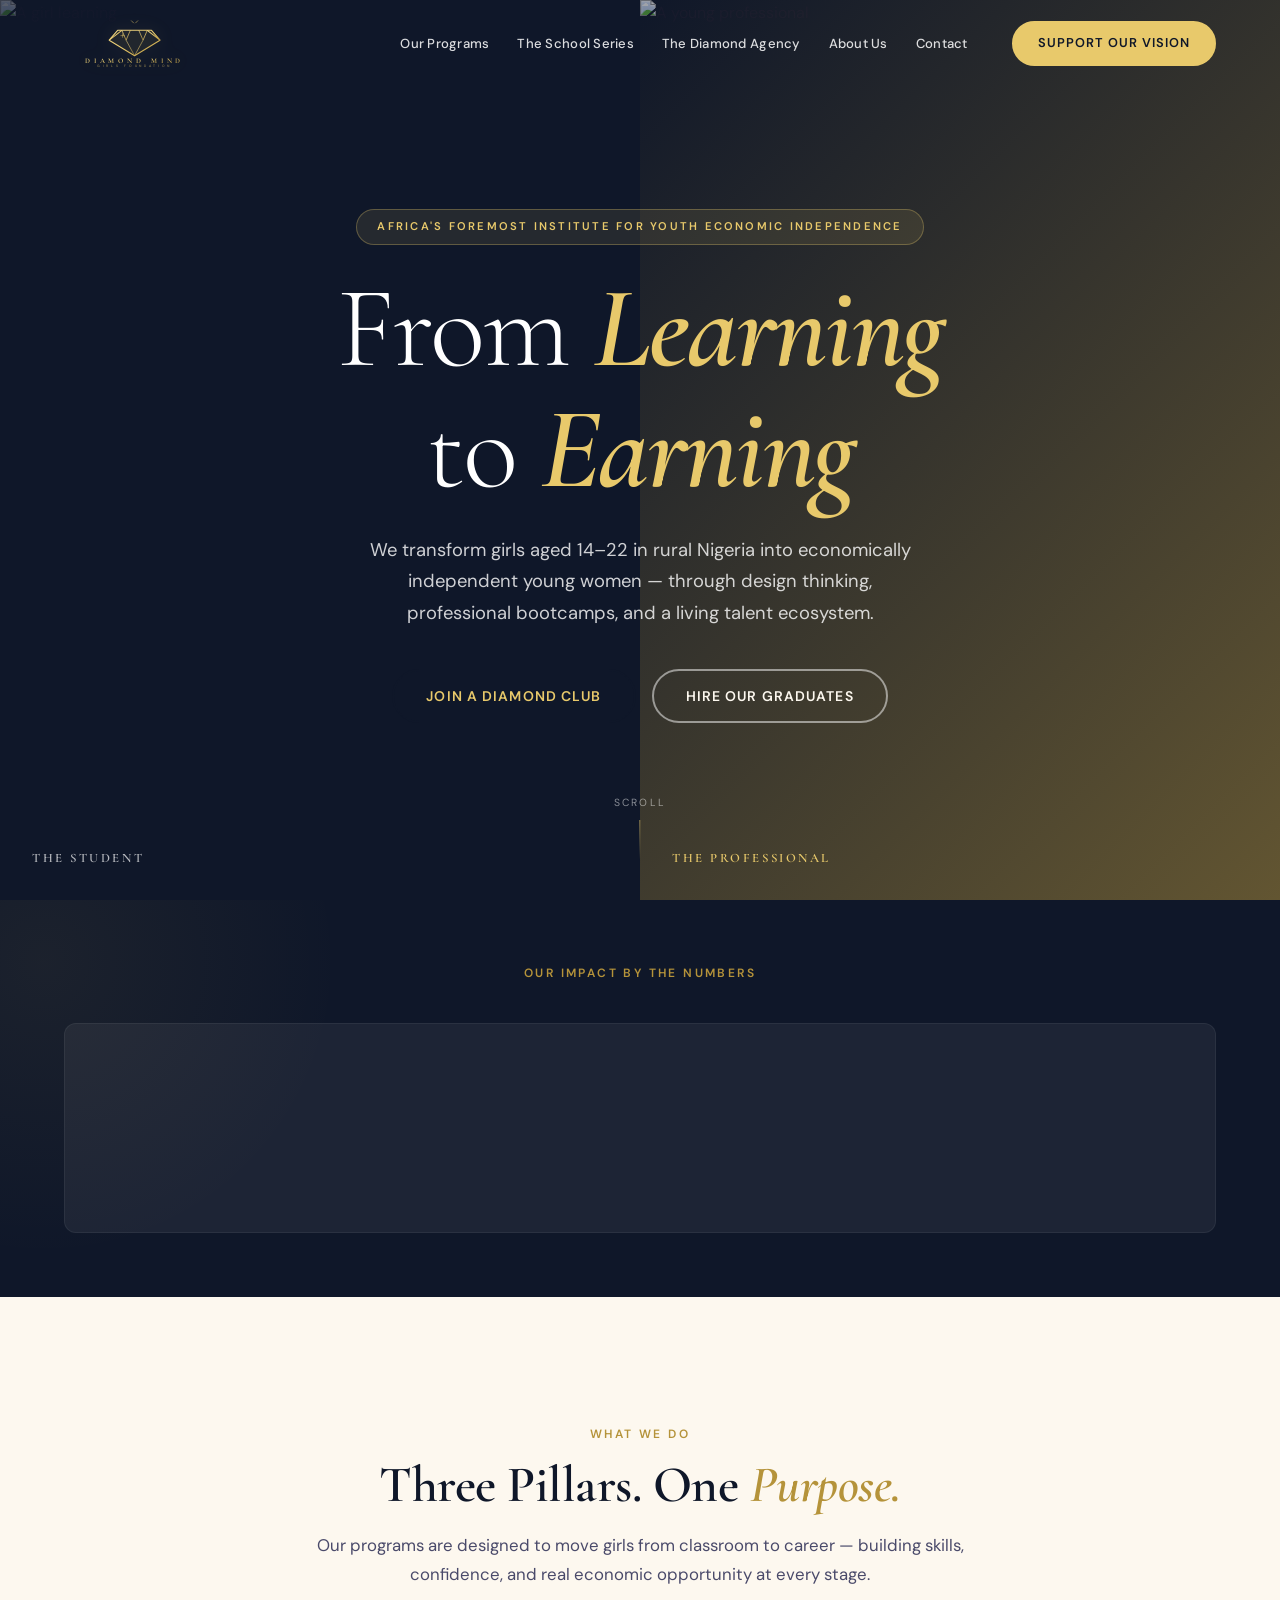
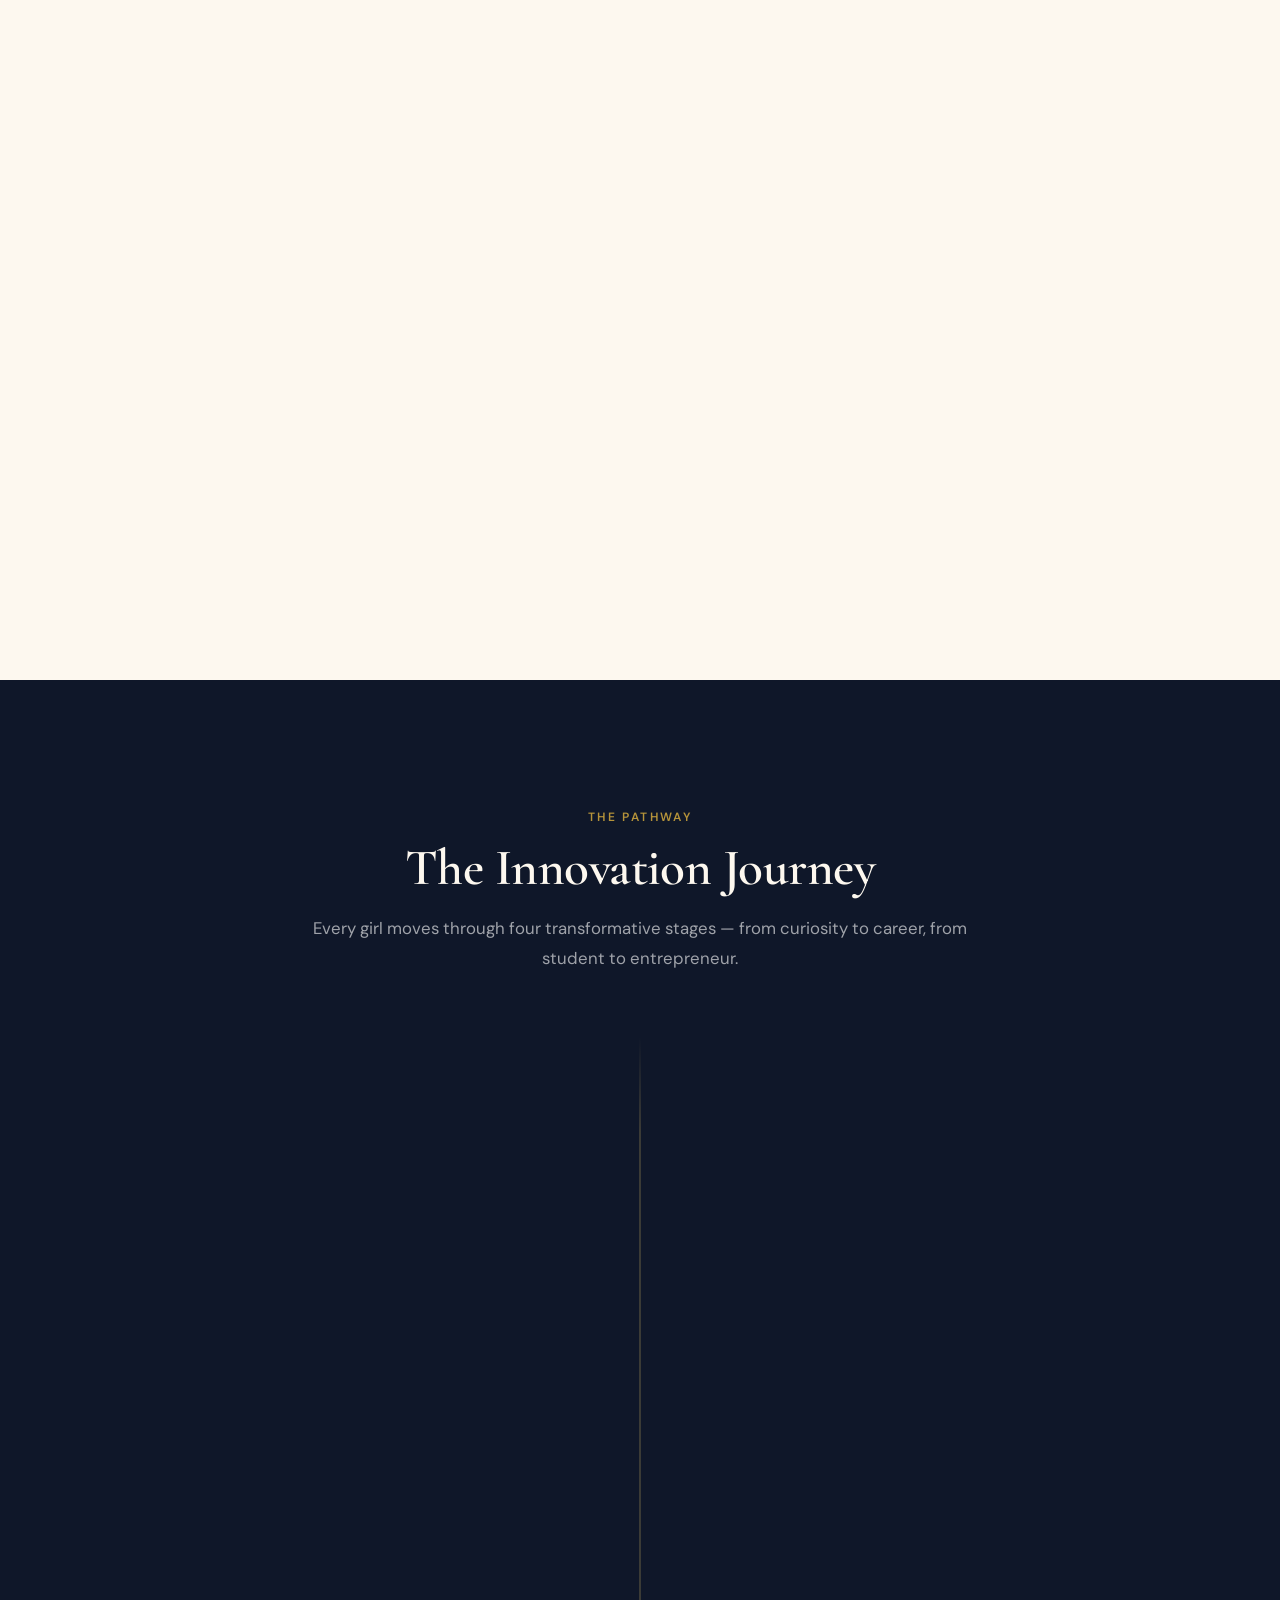
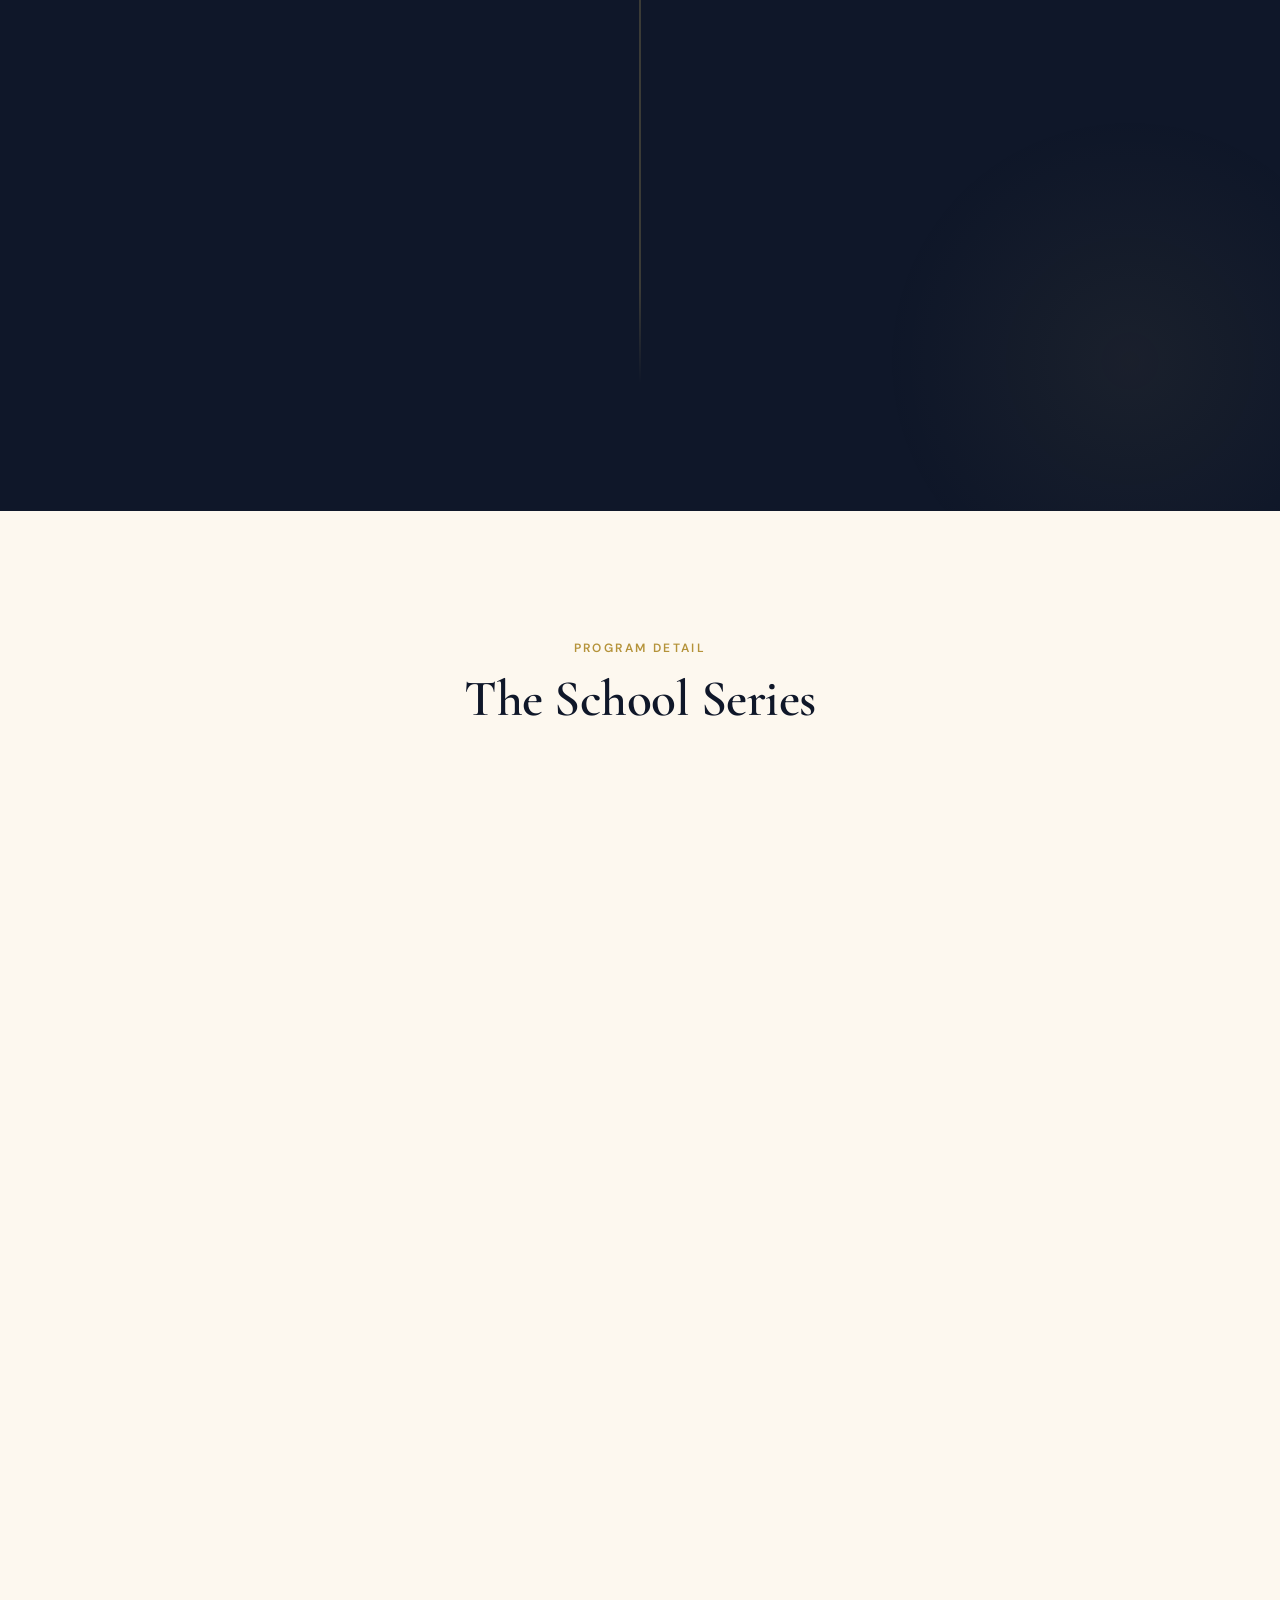
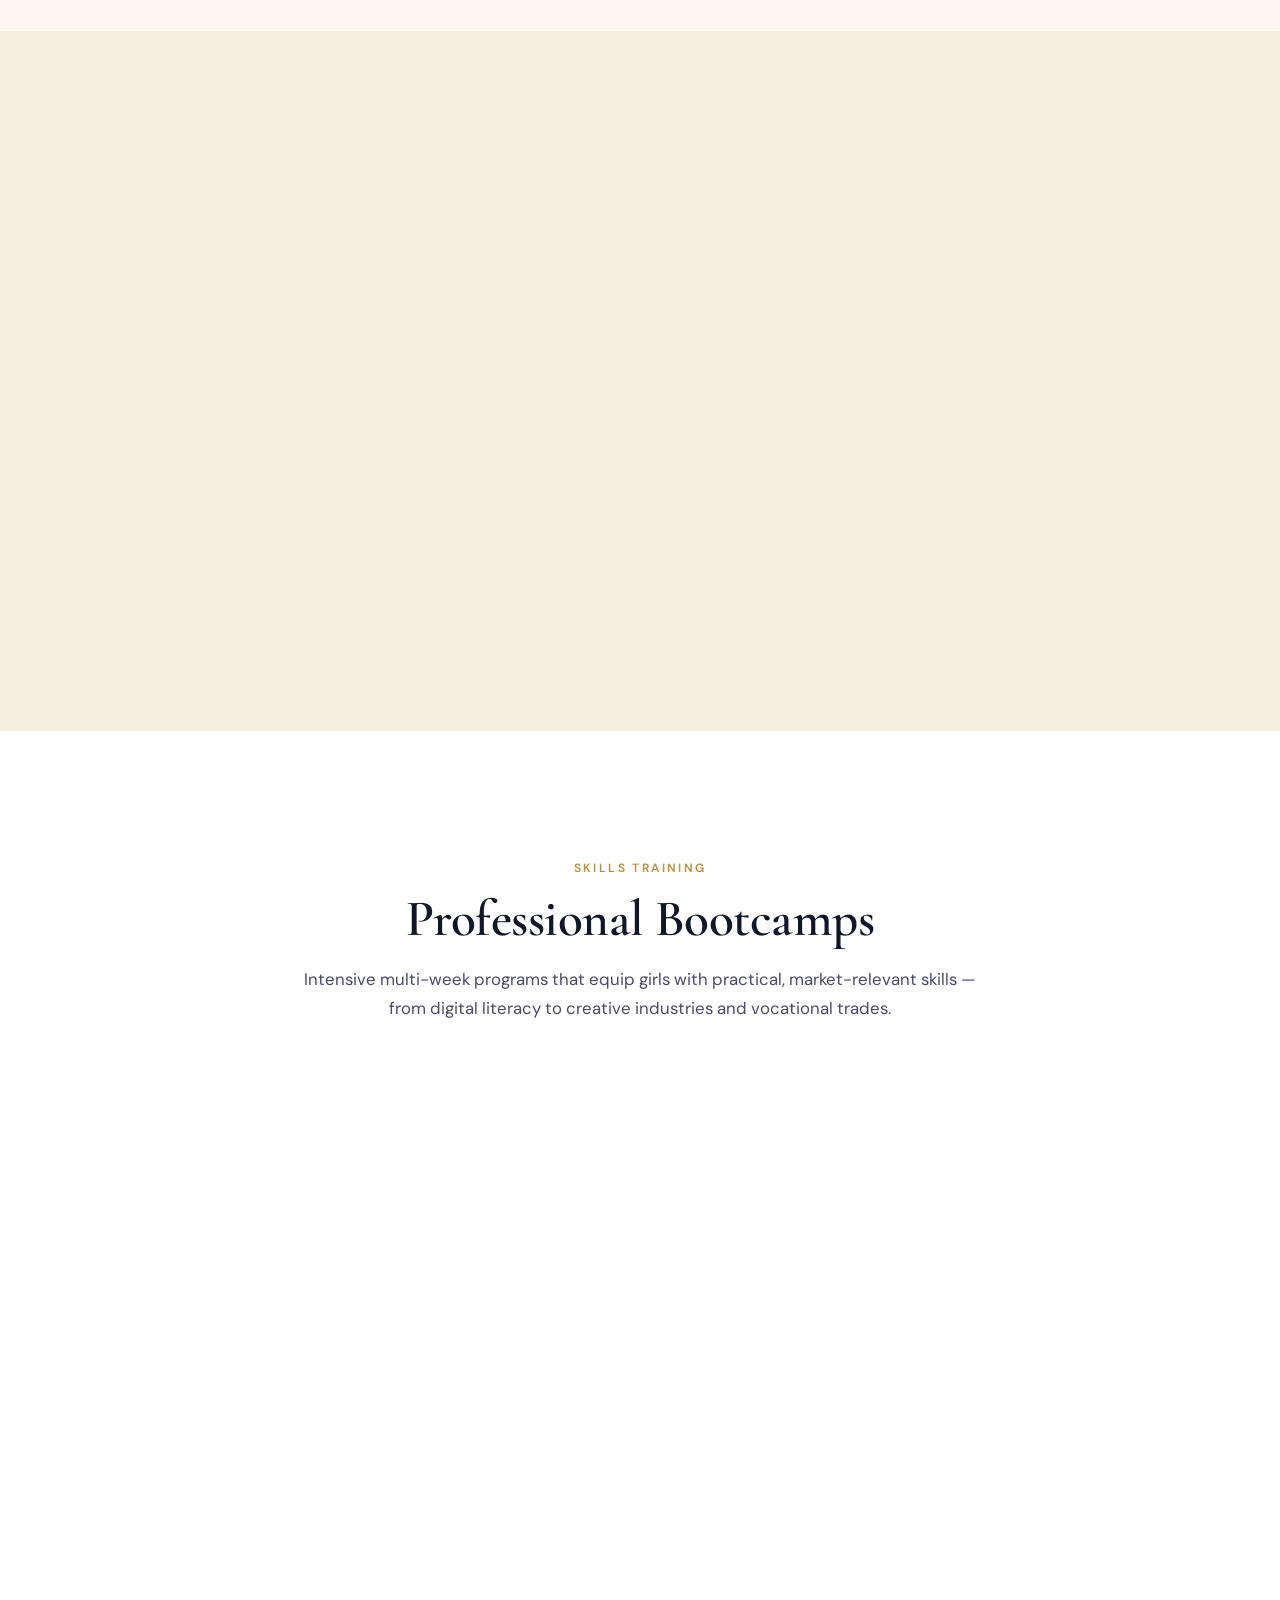
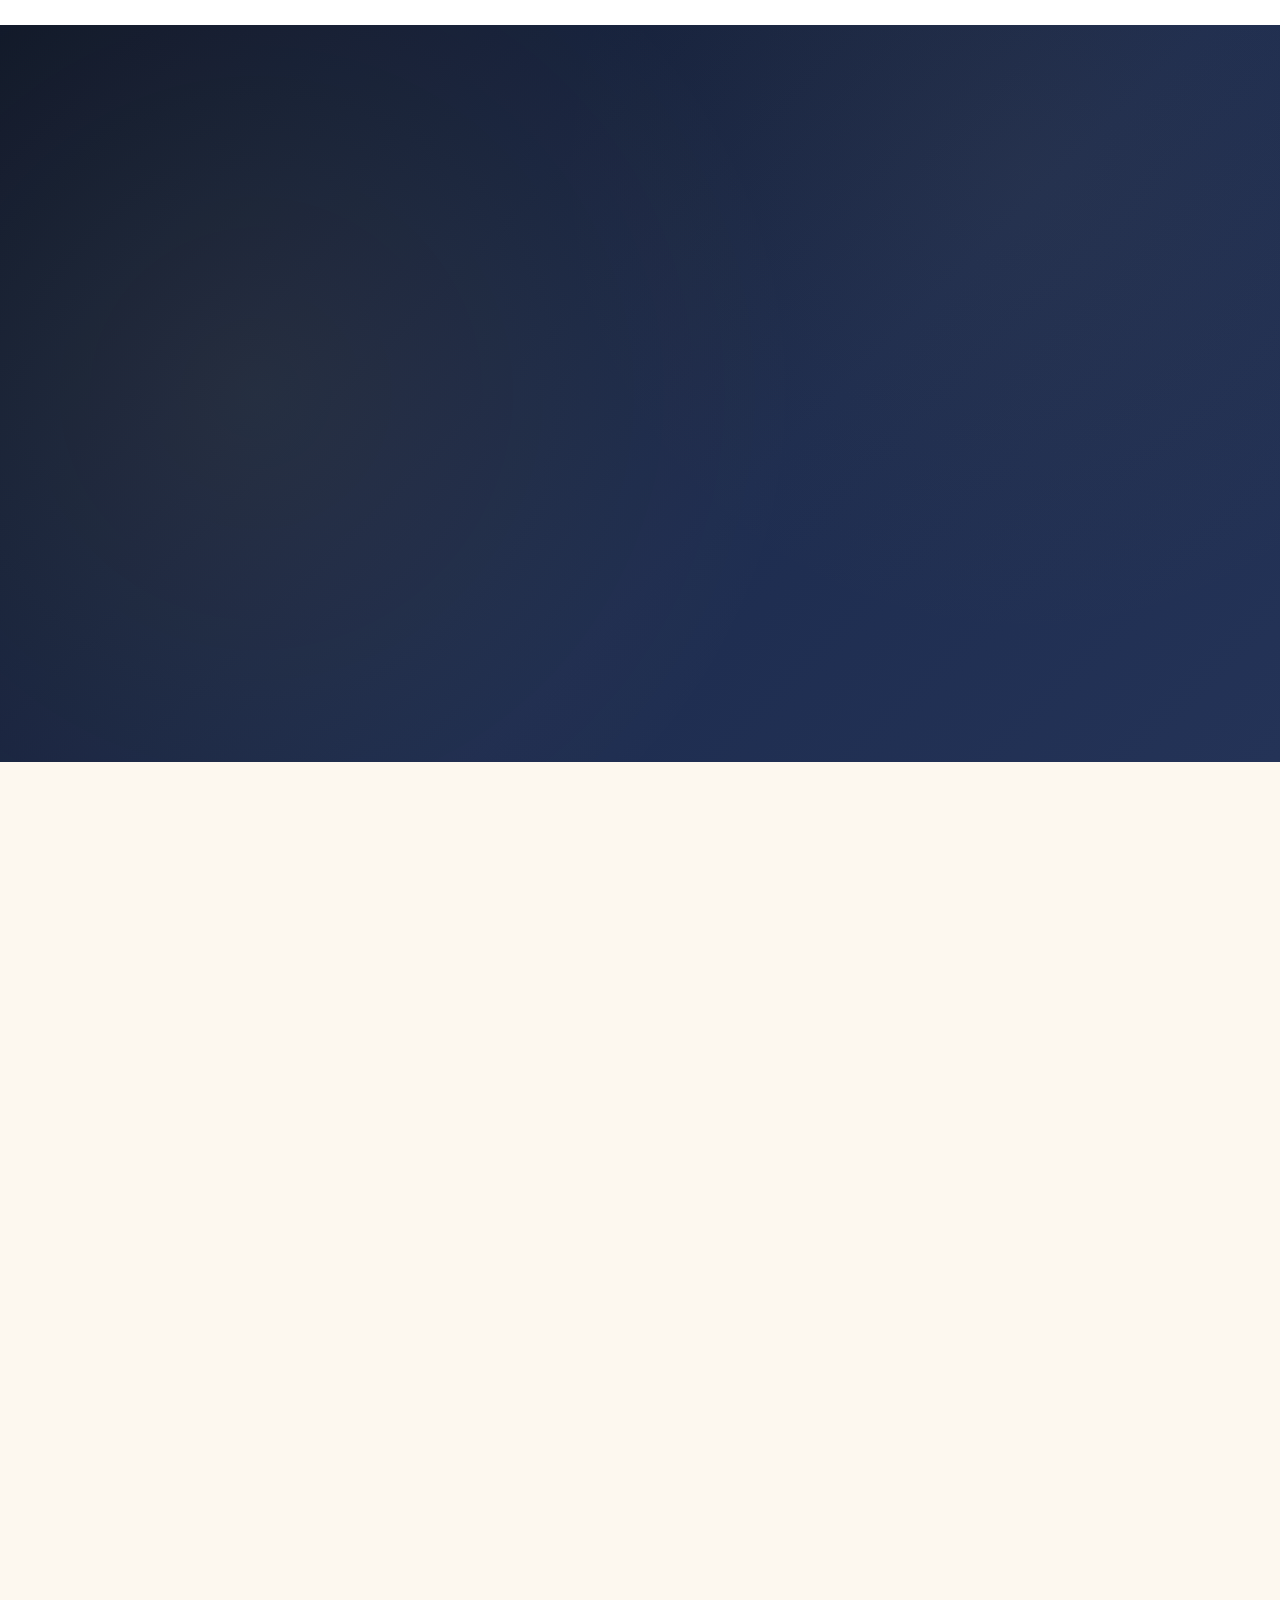
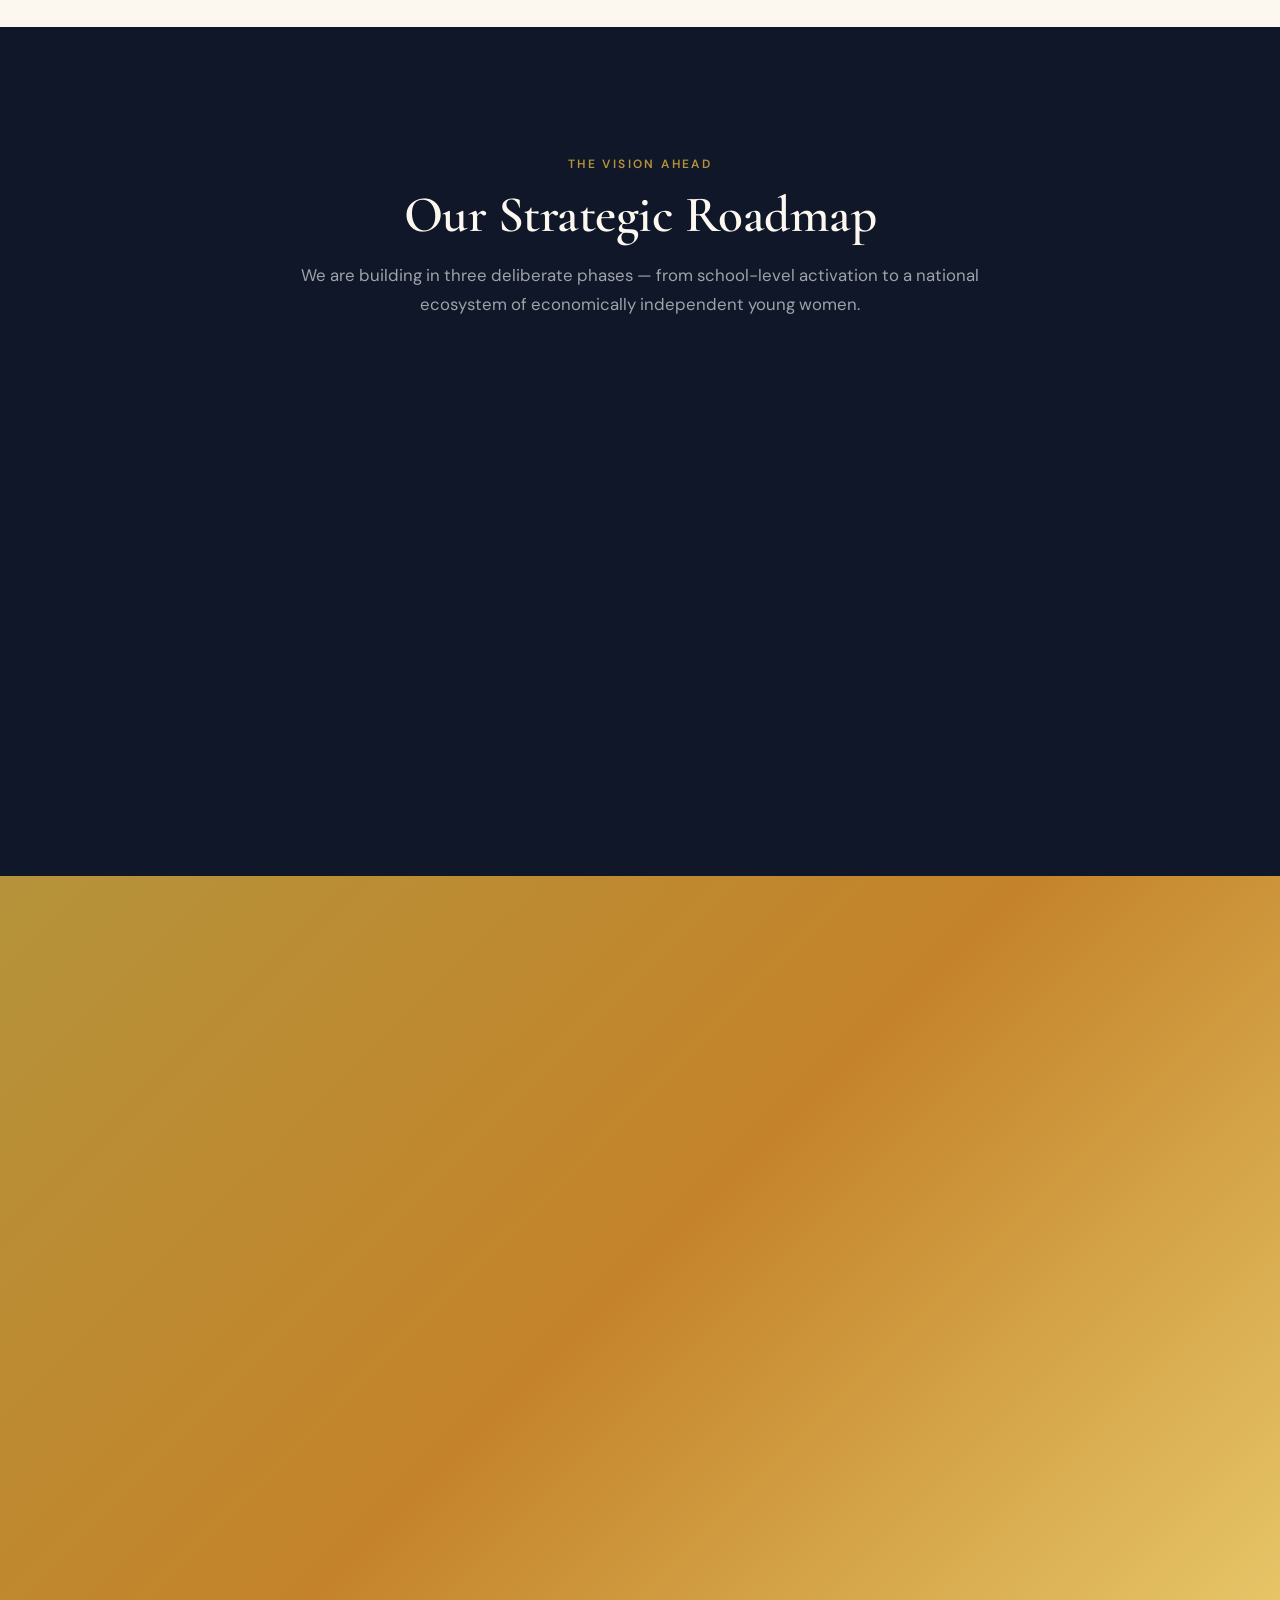
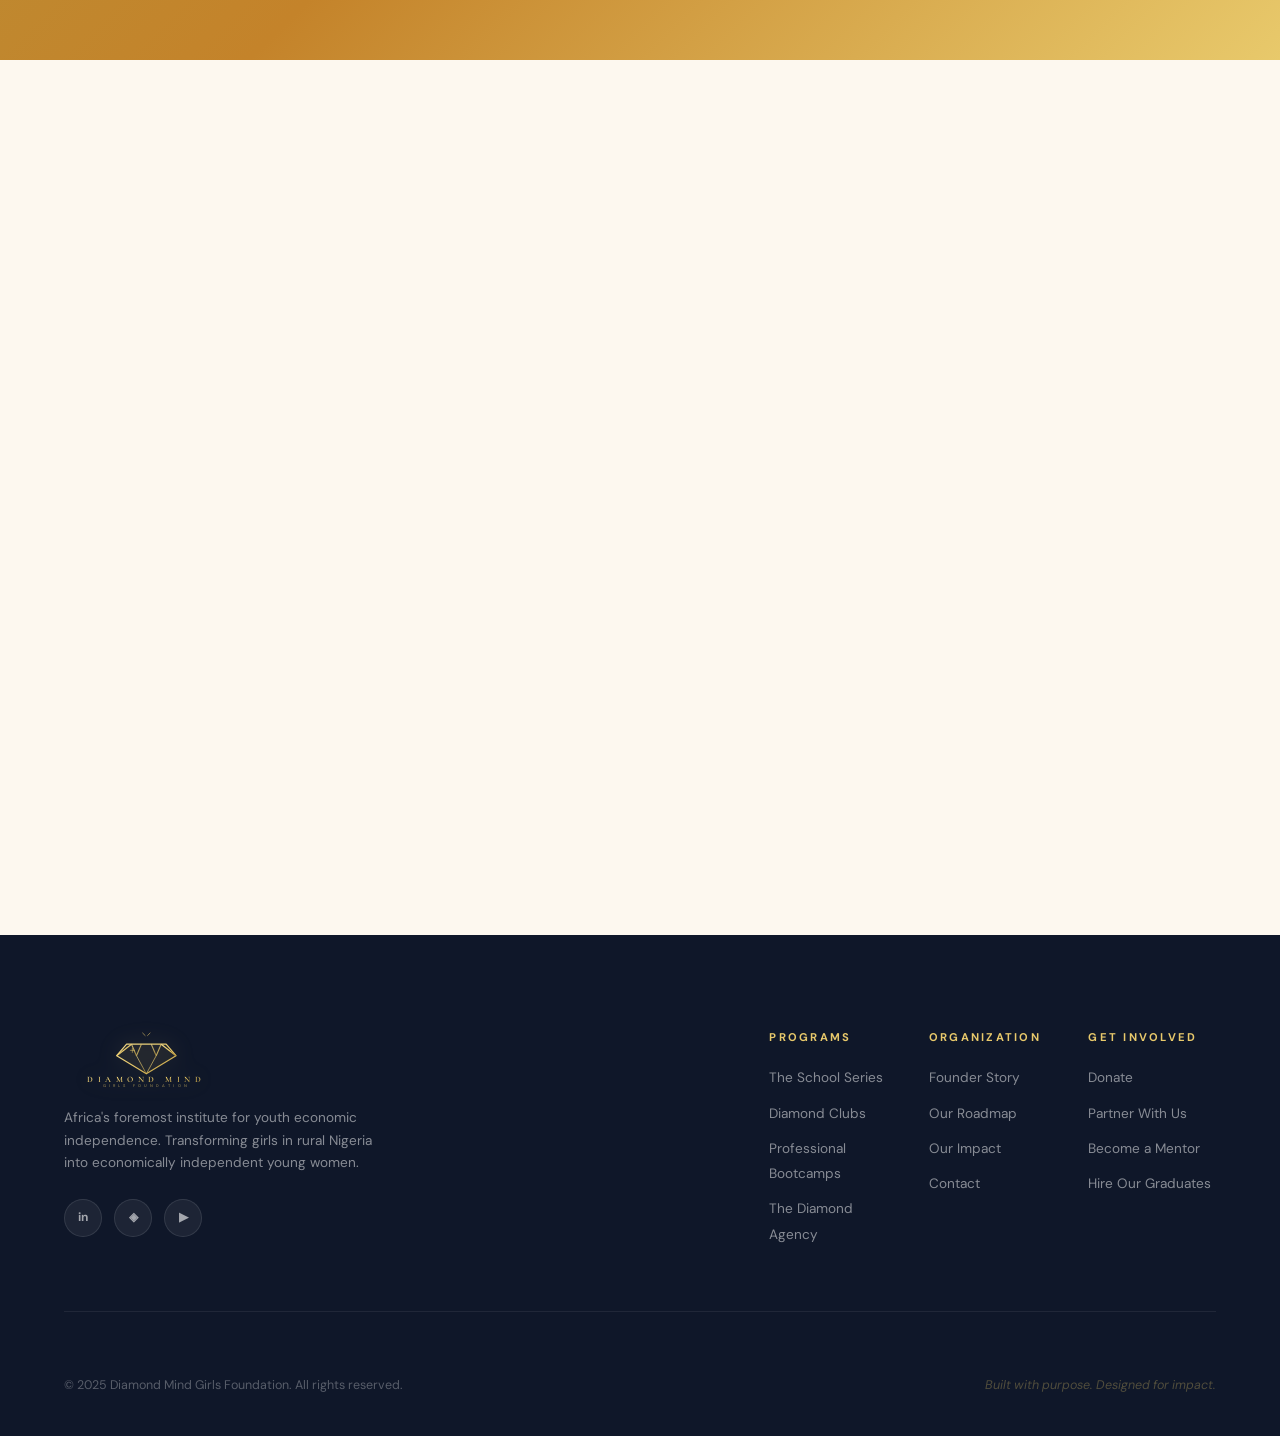
==== commit 3ffb82f8: "Update index.html" ====
--- a/index.html
+++ b/index.html
@@ -5,6 +5,8 @@
   <meta name="viewport" content="width=device-width, initial-scale=1.0" />
   <title>Diamond Mind Girls Foundation – From Learning to Earning</title>
   <meta name="description" content="Diamond Mind Girls Foundation empowers girls aged 14–22 in rural communities across Nigeria through education, vocational training, and economic opportunity." />
+  <link rel="stylesheet" href="styles.css">
+  <script src="script.js"></script>
   <link rel="preconnect" href="https://fonts.googleapis.com" />
   <link rel="preconnect" href="https://fonts.gstatic.com" crossorigin />
   <link href="https://fonts.googleapis.com/css2?family=Cormorant+Garamond:ital,wght@0,300;0,400;0,600;0,700;1,400&family=DM+Sans:wght@300;400;500;600&display=swap" rel="stylesheet" />
@@ -516,3 +518,6 @@
     </div>
   </div>
 </footer>
+
+</body>
+</html>
--- a/styles.css
+++ b/styles.css
@@ -0,0 +1,361 @@
+:root {
+  --color-navy:       #0f1729;
+  --color-navy-mid:   #1a2744;
+  --color-navy-light: #243357;
+  --color-gold:       #e8c96b;
+  --color-gold-light: #f0d98a;
+  --color-gold-deep:  #b5933a;
+  --color-amber:      #c4832a;
+  --color-ivory:      #fdf8ef;
+  --color-ivory-warm: #f5eedf;
+  --color-white:      #ffffff;
+  --color-text:       #1a1a2e;
+  --color-text-mid:   #4a4a6a;
+  --color-text-light: #8a8aaa;
+  --font-display: 'Cormorant Garamond', Georgia, serif;
+  --font-body:    'DM Sans', -apple-system, sans-serif;
+  --space-xs:  0.5rem;  --space-sm: 1rem;    --space-md: 1.5rem;
+  --space-lg:  2.5rem;  --space-xl: 4rem;    --space-2xl: 6rem;
+  --space-3xl: 8rem;
+  --container-max: 1200px; --container-pad: 1.5rem;
+  --radius-sm: 6px; --radius-md: 12px; --radius-lg: 20px; --radius-full: 9999px;
+  --transition-fast: 0.18s ease; --transition-mid: 0.32s ease;
+  --transition-slow: 0.55s cubic-bezier(0.16,1,0.3,1);
+}
+*,*::before,*::after{box-sizing:border-box;margin:0;padding:0}
+html{scroll-behavior:smooth;font-size:16px}
+body{font-family:var(--font-body);background:var(--color-ivory);color:var(--color-text);line-height:1.6;-webkit-font-smoothing:antialiased;overflow-x:hidden}
+img{display:block;max-width:100%;height:auto}
+a{color:inherit;text-decoration:none}
+ul{list-style:none}
+button,input,select,textarea{font-family:inherit;font-size:inherit}
+h1,h2,h3,h4{font-family:var(--font-display);font-weight:600;line-height:1.15;letter-spacing:-0.01em}
+h1{font-size:clamp(3rem,7vw,6rem)}
+h2{font-size:clamp(2rem,4vw,3.2rem)}
+h3{font-size:clamp(1.3rem,2.5vw,1.9rem)}
+h4{font-size:1.15rem}
+em{font-style:italic;color:var(--color-gold-deep)}
+::selection{background:var(--color-gold);color:var(--color-navy)}
+
+/* LAYOUT */
+.container{width:100%;max-width:var(--container-max);margin:0 auto;padding:0 var(--container-pad)}
+.section-header{text-align:center;max-width:680px;margin:0 auto var(--space-xl)}
+.section-header--light .section-title,.section-header--light .section-intro{color:var(--color-ivory)}
+.section-overline{font-family:var(--font-body);font-size:0.75rem;font-weight:600;letter-spacing:0.2em;text-transform:uppercase;color:var(--color-gold-deep);display:block;margin-bottom:0.75rem}
+.section-overline--light{color:var(--color-gold)}
+.section-title{margin-bottom:1rem;color:var(--color-navy)}
+.section-intro{font-size:1.05rem;color:var(--color-text-mid);line-height:1.75}
+
+/* BUTTONS */
+.btn{display:inline-flex;align-items:center;gap:0.5rem;padding:0.85rem 2rem;font-family:var(--font-body);font-size:0.875rem;font-weight:600;letter-spacing:0.08em;text-transform:uppercase;border-radius:var(--radius-full);cursor:pointer;transition:all var(--transition-mid);border:2px solid transparent;white-space:nowrap}
+.btn--primary{background:var(--color-navy);color:var(--color-gold);border-color:var(--color-navy)}
+.btn--primary:hover{background:var(--color-gold);color:var(--color-navy);border-color:var(--color-gold);transform:translateY(-2px);box-shadow:0 8px 30px rgba(232,201,107,.35)}
+.btn--outline{background:transparent;color:var(--color-navy);border-color:var(--color-navy)}
+.btn--outline:hover{background:var(--color-navy);color:var(--color-gold);transform:translateY(-2px)}
+.btn--nav{background:var(--color-gold);color:var(--color-navy);border-color:var(--color-gold);padding:0.65rem 1.5rem;font-size:0.8rem}
+.btn--nav:hover{background:var(--color-navy);color:var(--color-gold);transform:translateY(-1px);box-shadow:0 4px 20px rgba(0,0,0,.2)}
+.btn--gold{background:var(--color-gold);color:var(--color-navy);border-color:var(--color-gold)}
+.btn--gold:hover{background:var(--color-gold-light);transform:translateY(-2px);box-shadow:0 8px 30px rgba(232,201,107,.4)}
+.btn--full{width:100%;justify-content:center}
+
+/* NAVBAR */
+.navbar{position:fixed;top:0;left:0;right:0;z-index:1000;padding:1.2rem 0;background:transparent;transition:background var(--transition-mid),padding var(--transition-mid),box-shadow var(--transition-mid)}
+.navbar.scrolled{background:rgba(15,23,41,.97);backdrop-filter:blur(16px);padding:0.75rem 0;box-shadow:0 2px 40px rgba(0,0,0,.3)}
+.nav-container{max-width:var(--container-max);margin:0 auto;padding:0 var(--container-pad);display:flex;align-items:center;gap:2rem}
+.nav-logo{display:flex;align-items:center;text-decoration:none;flex-shrink:0}
+.logo-svg{height:48px;width:auto;display:block;transition:filter var(--transition-mid),transform var(--transition-mid);filter:drop-shadow(0 0 8px rgba(232,201,107,.20))}
+.nav-logo:hover .logo-svg{filter:drop-shadow(0 0 18px rgba(232,201,107,.50));transform:scale(1.03)}
+.logo-svg--footer{height:56px;filter:drop-shadow(0 0 10px rgba(232,201,107,.25))}
+.nav-links{display:flex;align-items:center;gap:0.25rem;margin-left:auto}
+.nav-link{font-size:0.82rem;font-weight:500;letter-spacing:0.02em;color:rgba(255,255,255,.85);padding:0.4rem 0.75rem;border-radius:var(--radius-sm);transition:color var(--transition-fast),background var(--transition-fast)}
+.nav-link:hover,.nav-link.active{color:var(--color-gold);background:rgba(255,255,255,.06)}
+.hamburger{display:none;flex-direction:column;gap:5px;background:none;border:none;cursor:pointer;padding:4px;margin-left:auto}
+.hamburger span{display:block;width:24px;height:2px;background:var(--color-gold);transition:all var(--transition-mid);transform-origin:center}
+.hamburger.active span:nth-child(1){transform:translateY(7px) rotate(45deg)}
+.hamburger.active span:nth-child(2){opacity:0;transform:scaleX(0)}
+.hamburger.active span:nth-child(3){transform:translateY(-7px) rotate(-45deg)}
+.nav-overlay{display:none;position:fixed;inset:0;background:rgba(0,0,0,.5);z-index:998;backdrop-filter:blur(4px)}
+.nav-overlay.active{display:block}
+
+/* HERO */
+.hero{position:relative;min-height:100svh;display:flex;align-items:center;overflow:hidden;background:var(--color-navy)}
+.hero-split{position:absolute;inset:0;display:flex}
+.hero-panel{flex:1;position:relative;overflow:hidden}
+.hero-panel--left::after{content:'';position:absolute;inset:0;background:linear-gradient(135deg,rgba(15,23,41,.7) 0%,rgba(15,23,41,.3) 100%)}
+.hero-panel--right::after{content:'';position:absolute;inset:0;background:linear-gradient(315deg,rgba(181,147,58,.5) 0%,rgba(15,23,41,.4) 100%)}
+.hero-img-wrapper{width:100%;height:100%}
+.hero-img{width:100%;height:100%;object-fit:cover;transition:transform 6s ease}
+.hero:hover .hero-img{transform:scale(1.03)}
+.hero-panel-label{position:absolute;bottom:2rem;left:2rem;z-index:2;font-family:var(--font-display);font-size:0.8rem;font-weight:600;letter-spacing:0.2em;text-transform:uppercase;color:rgba(255,255,255,.7)}
+.hero-panel-label--light{color:var(--color-gold)}
+.hero-content{position:relative;z-index:10;text-align:center;max-width:780px;margin:0 auto;padding:7rem var(--container-pad) 5rem}
+.hero-badge{display:inline-block;font-size:0.7rem;font-weight:600;letter-spacing:0.2em;text-transform:uppercase;color:var(--color-gold);background:rgba(232,201,107,.1);border:1px solid rgba(232,201,107,.3);padding:0.5rem 1.25rem;border-radius:var(--radius-full);margin-bottom:1.5rem}
+.hero-headline{font-family:var(--font-display);font-size:clamp(3.5rem,9vw,7.5rem);font-weight:300;line-height:1.05;color:var(--color-white);letter-spacing:-0.02em;margin-bottom:1.5rem}
+.hero-headline em{font-style:italic;color:var(--color-gold);font-weight:600}
+.hero-sub{font-size:clamp(1rem,2vw,1.15rem);color:rgba(255,255,255,.8);line-height:1.7;max-width:560px;margin:0 auto 2.5rem}
+.hero-ctas{display:flex;gap:1rem;justify-content:center;flex-wrap:wrap}
+.hero-ctas .btn--outline{color:var(--color-ivory);border-color:rgba(255,255,255,.5)}
+.hero-ctas .btn--outline:hover{background:rgba(255,255,255,.1);color:var(--color-gold);border-color:var(--color-gold)}
+.hero-scroll-hint{position:absolute;bottom:2.5rem;left:50%;transform:translateX(-50%);display:flex;flex-direction:column;align-items:center;gap:0.5rem;z-index:10;color:rgba(255,255,255,.5);font-size:0.65rem;letter-spacing:0.2em;text-transform:uppercase}
+.scroll-line{width:1px;height:40px;background:linear-gradient(to bottom,rgba(232,201,107,.6),transparent);animation:scrollPulse 1.8s ease-in-out infinite}
+@keyframes scrollPulse{0%,100%{opacity:.4;transform:scaleY(.8)}50%{opacity:1;transform:scaleY(1)}}
+
+/* ANIMATIONS */
+.fade-in{opacity:0;transform:translateY(20px);animation:fadeInUp 0.8s var(--transition-slow) forwards}
+.fade-in--delay-1{animation-delay:0.2s}
+.fade-in--delay-2{animation-delay:0.4s}
+.fade-in--delay-3{animation-delay:0.6s}
+@keyframes fadeInUp{to{opacity:1;transform:translateY(0)}}
+.reveal{opacity:0;transform:translateY(36px);transition:opacity 0.7s var(--transition-slow),transform 0.7s var(--transition-slow)}
+.reveal.visible{opacity:1;transform:translateY(0)}
+.reveal--delay-1.visible{transition-delay:0.1s}
+.reveal--delay-2.visible{transition-delay:0.2s}
+.reveal--delay-3.visible{transition-delay:0.3s}
+
+/* IMPACT */
+.impact{background:var(--color-navy);padding:var(--space-xl) 0;position:relative;overflow:hidden}
+.impact::before{content:'';position:absolute;top:-60%;left:-20%;width:600px;height:600px;background:radial-gradient(circle,rgba(232,201,107,.06) 0%,transparent 70%);pointer-events:none}
+.impact .section-overline{text-align:center;display:block;margin-bottom:var(--space-lg)}
+.impact-grid{display:grid;grid-template-columns:repeat(4,1fr);gap:1px;background:rgba(255,255,255,.06);border:1px solid rgba(255,255,255,.06);border-radius:var(--radius-md);overflow:hidden}
+.impact-card{background:var(--color-navy);padding:var(--space-lg) var(--space-md);text-align:center;position:relative;transition:background var(--transition-mid)}
+.impact-card:hover{background:var(--color-navy-mid)}
+.impact-number{display:block;font-family:var(--font-display);font-size:clamp(2.5rem,5vw,4rem);font-weight:700;color:var(--color-gold);line-height:1}
+.impact-unit{display:block;font-family:var(--font-display);font-size:1.25rem;font-weight:600;color:var(--color-gold-deep);margin-bottom:0.75rem}
+.impact-desc{font-size:0.82rem;color:rgba(255,255,255,.55);line-height:1.5}
+
+/* PILLARS */
+.pillars{padding:var(--space-3xl) 0;background:var(--color-ivory)}
+.pillars-grid{display:grid;grid-template-columns:repeat(3,1fr);gap:1.5rem}
+.pillar-card{background:var(--color-white);border:1px solid rgba(181,147,58,.15);border-radius:var(--radius-lg);padding:var(--space-lg);transition:transform var(--transition-mid),box-shadow var(--transition-mid),border-color var(--transition-mid);position:relative;overflow:hidden}
+.pillar-card::before{content:'';position:absolute;top:0;left:0;right:0;height:3px;background:linear-gradient(90deg,var(--color-gold-deep),var(--color-gold));opacity:0;transition:opacity var(--transition-mid)}
+.pillar-card:hover{transform:translateY(-6px);box-shadow:0 20px 60px rgba(181,147,58,.12);border-color:rgba(181,147,58,.35)}
+.pillar-card:hover::before{opacity:1}
+.pillar-card--featured{background:var(--color-navy);border-color:transparent}
+.pillar-card--featured::before{opacity:1}
+.pillar-card--featured .pillar-title,.pillar-card--featured .pillar-desc,.pillar-card--featured .pillar-features li{color:var(--color-ivory)}
+.pillar-card--featured .pillar-tag{background:rgba(232,201,107,.15);color:var(--color-gold)}
+.pillar-card--featured .pillar-link{color:var(--color-gold)}
+.pillar-icon{font-size:2rem;color:var(--color-gold-deep);margin-bottom:1rem;display:block}
+.pillar-tag{display:inline-block;font-size:0.65rem;font-weight:700;letter-spacing:0.2em;text-transform:uppercase;color:var(--color-gold-deep);background:rgba(181,147,58,.1);padding:0.3rem 0.75rem;border-radius:var(--radius-full);margin-bottom:1rem}
+.pillar-title{font-size:1.45rem;margin-bottom:0.75rem;color:var(--color-navy)}
+.pillar-desc{font-size:0.9rem;color:var(--color-text-mid);line-height:1.7;margin-bottom:1.25rem}
+.pillar-features{margin-bottom:1.5rem;display:flex;flex-direction:column;gap:0.4rem}
+.pillar-features li{font-size:0.8rem;color:var(--color-text-mid);padding-left:1rem;position:relative}
+.pillar-features li::before{content:'◆';position:absolute;left:0;font-size:0.45rem;color:var(--color-gold-deep);top:0.25rem}
+.pillar-link{font-size:0.82rem;font-weight:600;color:var(--color-gold-deep);letter-spacing:0.05em;transition:letter-spacing var(--transition-fast),color var(--transition-fast)}
+.pillar-link:hover{letter-spacing:0.1em;color:var(--color-amber)}
+
+/* JOURNEY TIMELINE */
+.journey{background:var(--color-navy);padding:var(--space-3xl) 0;position:relative;overflow:hidden}
+.journey::after{content:'';position:absolute;bottom:-100px;right:-100px;width:500px;height:500px;background:radial-gradient(circle,rgba(232,201,107,.05) 0%,transparent 70%);pointer-events:none}
+.journey .section-title{color:var(--color-ivory)}
+.journey .section-intro{color:rgba(255,255,255,.6)}
+.timeline{position:relative;max-width:800px;margin:0 auto;padding:1rem 0}
+.timeline-line{position:absolute;left:50%;top:0;bottom:0;width:1px;background:linear-gradient(to bottom,transparent,rgba(232,201,107,.4) 10%,rgba(232,201,107,.4) 90%,transparent);transform:translateX(-50%)}
+.timeline-item{display:flex;align-items:flex-start;gap:2.5rem;margin-bottom:3.5rem;padding-right:55%}
+.timeline-item--right{flex-direction:row-reverse;padding-right:0;padding-left:55%}
+.timeline-dot{flex-shrink:0;width:48px;height:48px;background:var(--color-gold);color:var(--color-navy);border-radius:50%;display:flex;align-items:center;justify-content:center;font-family:var(--font-display);font-size:0.75rem;font-weight:700;position:absolute;left:50%;transform:translateX(-50%);z-index:2;transition:transform var(--transition-mid),box-shadow var(--transition-mid)}
+.timeline-item:hover .timeline-dot{transform:translateX(-50%) scale(1.15);box-shadow:0 0 0 8px rgba(232,201,107,.15)}
+.timeline-content{background:rgba(255,255,255,.04);border:1px solid rgba(255,255,255,.08);border-radius:var(--radius-md);padding:1.5rem;position:relative;flex:1}
+.timeline-content h3{font-size:1.2rem;color:var(--color-gold);margin-bottom:0.5rem}
+.timeline-content p{font-size:0.875rem;color:rgba(255,255,255,.65);line-height:1.65}
+
+/* SCHOOL SERIES */
+.school-series{padding:var(--space-3xl) 0;background:var(--color-ivory)}
+.split-feature{display:grid;grid-template-columns:1fr 1fr;gap:4rem;align-items:center;margin-bottom:var(--space-2xl)}
+.split-feature__visual{position:relative}
+.split-feature__visual img{width:100%;border-radius:var(--radius-lg);object-fit:cover}
+.split-feature__badge{position:absolute;bottom:-1.5rem;right:-1.5rem;background:var(--color-navy);color:var(--color-gold);border-radius:var(--radius-md);padding:1.25rem 1.5rem;text-align:center;box-shadow:0 8px 40px rgba(15,23,41,.2)}
+.badge-number{display:block;font-family:var(--font-display);font-size:2.5rem;font-weight:700;line-height:1}
+.badge-label{font-size:0.7rem;font-weight:600;letter-spacing:0.1em;text-transform:uppercase;opacity:0.7;line-height:1.3}
+.split-feature__text h3{margin-bottom:1rem;color:var(--color-navy)}
+.split-feature__text > p{color:var(--color-text-mid);margin-bottom:2rem;line-height:1.7}
+.program-phases{display:flex;flex-direction:column;gap:1.25rem}
+.phase{display:flex;align-items:flex-start;gap:1rem}
+.phase-icon{flex-shrink:0;width:36px;height:36px;background:var(--color-gold);color:var(--color-navy);border-radius:50%;display:flex;align-items:center;justify-content:center;font-size:0.9rem;font-weight:700}
+.phase strong{display:block;font-size:0.9rem;color:var(--color-navy);margin-bottom:0.25rem}
+.phase p{font-size:0.82rem;color:var(--color-text-mid);line-height:1.55}
+.demo-day-banner{background:linear-gradient(135deg,var(--color-navy) 0%,var(--color-navy-mid) 100%);border-radius:var(--radius-lg);padding:3rem;display:flex;align-items:center;gap:3rem;justify-content:space-between}
+.demo-day__text h3{font-size:1.6rem;color:var(--color-gold);margin-bottom:0.75rem}
+.demo-day__text p{font-size:0.9rem;color:rgba(255,255,255,.7);max-width:500px;line-height:1.6}
+
+/* DIAMOND CLUBS */
+.clubs{padding:var(--space-3xl) 0;background:var(--color-ivory-warm)}
+.clubs-inner{display:grid;grid-template-columns:1fr 1fr;gap:4rem;align-items:center}
+.clubs-text h2{font-size:clamp(2rem,4vw,3rem);color:var(--color-navy);margin-bottom:1rem}
+.clubs-text > p{color:var(--color-text-mid);margin-bottom:2rem;line-height:1.7}
+.clubs-features{display:flex;flex-direction:column;gap:1.25rem}
+.clubs-features li{display:flex;align-items:flex-start;gap:1rem;font-size:0.9rem;line-height:1.5;color:var(--color-text-mid)}
+.clubs-features li span{color:var(--color-gold-deep);font-size:0.7rem;margin-top:0.2rem;flex-shrink:0}
+.clubs-features strong{color:var(--color-navy);display:block;margin-bottom:0.2rem}
+.clubs-cta-panel{background:var(--color-navy);border-radius:var(--radius-lg);padding:2.5rem;color:var(--color-ivory)}
+.clubs-cta-panel > p:first-child{font-size:0.75rem;font-weight:600;letter-spacing:0.2em;text-transform:uppercase;color:var(--color-gold);margin-bottom:0.75rem}
+.clubs-cta-panel h3{font-size:1.5rem;color:var(--color-ivory);margin-bottom:1rem}
+.clubs-cta-panel > p:last-of-type{font-size:0.9rem;color:rgba(255,255,255,.65);line-height:1.65;margin-bottom:1.5rem}
+
+/* BOOTCAMPS */
+.bootcamps{padding:var(--space-3xl) 0;background:var(--color-white)}
+.bootcamp-grid{display:grid;grid-template-columns:repeat(3,1fr);gap:1.5rem}
+.bootcamp-card{border-radius:var(--radius-lg);overflow:hidden;border:1px solid rgba(181,147,58,.1);transition:transform var(--transition-mid),box-shadow var(--transition-mid);background:var(--color-white)}
+.bootcamp-card:hover{transform:translateY(-6px);box-shadow:0 20px 60px rgba(0,0,0,.1)}
+.bootcamp-card__img img{width:100%;height:200px;object-fit:cover;transition:transform var(--transition-slow)}
+.bootcamp-card:hover .bootcamp-card__img img{transform:scale(1.05)}
+.bootcamp-card__body{padding:1.5rem}
+.bootcamp-track{display:inline-block;font-size:0.65rem;font-weight:700;letter-spacing:0.2em;text-transform:uppercase;color:var(--color-gold-deep);background:rgba(181,147,58,.1);padding:0.3rem 0.75rem;border-radius:var(--radius-full);margin-bottom:0.75rem}
+.bootcamp-card__body h3{font-size:1.2rem;color:var(--color-navy);margin-bottom:0.6rem}
+.bootcamp-card__body p{font-size:0.85rem;color:var(--color-text-mid);line-height:1.6}
+
+/* DIAMOND AGENCY */
+.agency{padding:var(--space-3xl) 0;position:relative;overflow:hidden}
+.agency-bg{position:absolute;inset:0;background:linear-gradient(135deg,var(--color-navy) 0%,#1e2d50 60%,var(--color-navy-light) 100%);z-index:-1}
+.agency-bg::before{content:'';position:absolute;inset:0;background-image:radial-gradient(circle at 20% 50%,rgba(232,201,107,.07) 0%,transparent 50%),radial-gradient(circle at 80% 20%,rgba(181,147,58,.05) 0%,transparent 40%)}
+.agency-inner{display:grid;grid-template-columns:1fr 1fr;gap:5rem;align-items:center}
+.agency-text h2{font-family:var(--font-display);font-size:clamp(2rem,4vw,3.2rem);color:var(--color-ivory);margin-bottom:1.25rem}
+.agency-lead{font-size:1.05rem;color:rgba(255,255,255,.85);line-height:1.7;margin-bottom:1rem;font-style:italic}
+.agency-text > p:not(.agency-lead){font-size:0.9rem;color:rgba(255,255,255,.6);line-height:1.7;margin-bottom:2rem}
+.revenue-model{margin:2rem 0}
+.revenue-bar{display:flex;height:12px;border-radius:var(--radius-full);overflow:hidden;margin-bottom:1rem}
+.revenue-bar__fill{display:flex;align-items:center;justify-content:center;font-size:0.65rem;font-weight:700;color:var(--color-navy)}
+.revenue-bar__fill--60{flex:60;background:var(--color-gold)}
+.revenue-bar__fill--40{flex:40;background:rgba(232,201,107,.3);color:var(--color-gold)}
+.revenue-labels{display:flex;gap:2rem}
+.revenue-label{display:flex;flex-direction:column;gap:0.15rem}
+.revenue-label strong{font-family:var(--font-display);font-size:1.75rem;color:var(--color-gold);line-height:1}
+.revenue-label span{font-size:0.75rem;color:rgba(255,255,255,.55)}
+.revenue-label--secondary strong{color:rgba(232,201,107,.5)}
+.agency-features{display:flex;flex-direction:column;gap:1.5rem}
+.agency-feature{display:flex;align-items:flex-start;gap:1.25rem;background:rgba(255,255,255,.04);border:1px solid rgba(255,255,255,.07);border-radius:var(--radius-md);padding:1.25rem;transition:background var(--transition-mid),border-color var(--transition-mid)}
+.agency-feature:hover{background:rgba(232,201,107,.06);border-color:rgba(232,201,107,.2)}
+.af-icon{font-size:1rem;color:var(--color-gold);flex-shrink:0;margin-top:0.1rem}
+.agency-feature h4{font-size:0.95rem;color:var(--color-ivory);margin-bottom:0.3rem}
+.agency-feature p{font-size:0.82rem;color:rgba(255,255,255,.5);line-height:1.5}
+
+/* FOUNDER */
+.founder{padding:var(--space-3xl) 0;background:var(--color-ivory)}
+.founder-inner{display:grid;grid-template-columns:1fr 1.2fr;gap:5rem;align-items:center}
+.founder-visual{position:relative}
+.founder-img{width:100%;border-radius:var(--radius-lg);object-fit:cover;aspect-ratio:4/5}
+.founder-quote-mark{position:absolute;top:-1.5rem;right:-1.5rem;font-family:var(--font-display);font-size:10rem;font-weight:700;color:var(--color-gold);line-height:1;opacity:0.25;pointer-events:none}
+.founder-text h2{font-size:clamp(2rem,3.5vw,2.8rem);color:var(--color-navy);margin-bottom:1.5rem}
+.founder-blockquote{font-family:var(--font-display);font-size:1.2rem;font-style:italic;color:var(--color-navy);line-height:1.6;border-left:3px solid var(--color-gold);padding-left:1.5rem;margin-bottom:1.5rem}
+.founder-bio{font-size:0.9rem;color:var(--color-text-mid);line-height:1.7;margin-bottom:2rem}
+
+/* ROADMAP */
+.roadmap{padding:var(--space-3xl) 0;background:var(--color-navy)}
+.roadmap .section-title{color:var(--color-ivory)}
+.roadmap .section-intro{color:rgba(255,255,255,.6)}
+.roadmap-phases{display:grid;grid-template-columns:repeat(3,1fr);gap:1.5rem}
+.roadmap-phase{background:rgba(255,255,255,.03);border:1px solid rgba(232,201,107,.12);border-radius:var(--radius-lg);padding:2rem;transition:background var(--transition-mid),border-color var(--transition-mid),transform var(--transition-mid);position:relative;overflow:hidden}
+.roadmap-phase::after{content:'';position:absolute;bottom:0;left:0;right:0;height:2px;background:linear-gradient(90deg,var(--color-gold-deep),var(--color-gold));transform:scaleX(0);transition:transform var(--transition-mid)}
+.roadmap-phase:hover{background:rgba(232,201,107,.05);border-color:rgba(232,201,107,.25);transform:translateY(-4px)}
+.roadmap-phase:hover::after{transform:scaleX(1)}
+.roadmap-phase--center{background:rgba(232,201,107,.05);border-color:rgba(232,201,107,.2)}
+.phase-number{font-family:var(--font-display);font-size:4rem;font-weight:700;color:rgba(232,201,107,.12);line-height:1;margin-bottom:0.5rem}
+.phase-label{display:block;font-size:0.65rem;font-weight:700;letter-spacing:0.2em;text-transform:uppercase;color:var(--color-gold);margin-bottom:0.4rem}
+.phase-body h3{font-size:1.5rem;color:var(--color-ivory);margin-bottom:0.75rem}
+.phase-body > p{font-size:0.875rem;color:rgba(255,255,255,.6);line-height:1.65;margin-bottom:1.25rem}
+.phase-body ul{display:flex;flex-direction:column;gap:0.4rem}
+.phase-body ul li{font-size:0.8rem;color:rgba(255,255,255,.45);padding-left:1rem;position:relative}
+.phase-body ul li::before{content:'→';position:absolute;left:0;color:var(--color-gold-deep)}
+
+/* SUPPORT CTA */
+.support{padding:var(--space-3xl) 0;position:relative;overflow:hidden}
+.support-bg{position:absolute;inset:0;background:linear-gradient(135deg,var(--color-gold-deep) 0%,var(--color-amber) 50%,var(--color-gold) 100%);z-index:-1}
+.support-inner{text-align:center;max-width:900px;margin:0 auto}
+.support-inner .section-overline--light{color:rgba(15,23,41,.6)}
+.support-inner h2{font-size:clamp(2.5rem,5vw,4.5rem);color:var(--color-navy);margin-bottom:1rem}
+.support-inner h2 em{color:var(--color-navy);font-style:italic}
+.support-inner > p{font-size:1rem;color:rgba(15,23,41,.75);max-width:540px;margin:0 auto 3rem;line-height:1.7}
+.support-options{display:grid;grid-template-columns:repeat(4,1fr);gap:1rem}
+.support-card{background:rgba(15,23,41,.08);border:1px solid rgba(15,23,41,.15);border-radius:var(--radius-md);padding:1.75rem 1.25rem;display:flex;flex-direction:column;align-items:center;gap:0.5rem;text-decoration:none;color:var(--color-navy);transition:all var(--transition-mid)}
+.support-card:hover{background:var(--color-navy);border-color:var(--color-navy);transform:translateY(-4px);box-shadow:0 12px 40px rgba(15,23,41,.2)}
+.support-card:hover .support-icon,.support-card:hover strong{color:var(--color-gold)}
+.support-card:hover span{color:rgba(232,201,107,.7)}
+.support-icon{font-size:1.5rem;color:var(--color-navy);transition:color var(--transition-mid)}
+.support-card strong{font-family:var(--font-display);font-size:1.1rem;font-weight:700;transition:color var(--transition-mid)}
+.support-card span{font-size:0.75rem;color:rgba(15,23,41,.65);text-align:center;transition:color var(--transition-mid)}
+
+/* CONTACT */
+.contact{padding:var(--space-3xl) 0;background:var(--color-ivory)}
+.contact-inner{display:grid;grid-template-columns:1fr 1.1fr;gap:5rem;align-items:start}
+.contact-text h2{font-size:clamp(2rem,3.5vw,3rem);color:var(--color-navy);margin-bottom:1rem}
+.contact-text > p{color:var(--color-text-mid);line-height:1.7;margin-bottom:2rem}
+.contact-details{display:flex;flex-direction:column;gap:1rem}
+.contact-item{display:flex;align-items:center;gap:1rem;font-size:0.9rem;color:var(--color-text-mid)}
+.contact-icon{width:36px;height:36px;background:rgba(181,147,58,.1);border-radius:50%;display:flex;align-items:center;justify-content:center;color:var(--color-gold-deep);font-size:0.9rem;flex-shrink:0}
+.contact-item a{color:var(--color-navy);transition:color var(--transition-fast)}
+.contact-item a:hover{color:var(--color-gold-deep)}
+.contact-form{background:var(--color-white);border:1px solid rgba(181,147,58,.12);border-radius:var(--radius-lg);padding:2.5rem;box-shadow:0 8px 40px rgba(0,0,0,.05)}
+.form-group{margin-bottom:1.25rem}
+.form-group label{display:block;font-size:0.78rem;font-weight:600;letter-spacing:0.06em;text-transform:uppercase;color:var(--color-navy);margin-bottom:0.5rem}
+.form-group input,.form-group select,.form-group textarea{width:100%;padding:0.85rem 1rem;background:var(--color-ivory);border:1.5px solid rgba(181,147,58,.2);border-radius:var(--radius-sm);color:var(--color-text);font-size:0.9rem;transition:border-color var(--transition-fast),box-shadow var(--transition-fast);outline:none}
+.form-group input::placeholder,.form-group textarea::placeholder{color:var(--color-text-light)}
+.form-group input:focus,.form-group select:focus,.form-group textarea:focus{border-color:var(--color-gold-deep);box-shadow:0 0 0 3px rgba(181,147,58,.12)}
+.form-group select{appearance:none;background-image:url("data:image/svg+xml,%3Csvg xmlns='http://www.w3.org/2000/svg' viewBox='0 0 16 16'%3E%3Cpath fill='%23b5933a' d='M8 11L3 6h10z'/%3E%3C/svg%3E");background-repeat:no-repeat;background-position:right 1rem center;background-size:12px;cursor:pointer}
+.form-group textarea{resize:vertical;min-height:120px}
+.form-note{margin-top:0.75rem;font-size:0.82rem;color:var(--color-text-mid);text-align:center;min-height:1.2em}
+.form-note.success{color:#2a7a4f}
+.form-note.error{color:#c0392b}
+
+/* FOOTER */
+.footer{background:var(--color-navy);padding:var(--space-2xl) 0 var(--space-lg)}
+.footer-top{display:grid;grid-template-columns:1.4fr 1fr;gap:5rem;margin-bottom:var(--space-xl);padding-bottom:var(--space-xl);border-bottom:1px solid rgba(255,255,255,.07)}
+.footer-logo{margin-bottom:1.25rem}
+.footer-tagline{font-size:0.85rem;color:rgba(255,255,255,.5);line-height:1.65;max-width:320px;margin-bottom:1.5rem}
+.footer-social{display:flex;gap:0.75rem}
+.social-link{width:38px;height:38px;background:rgba(255,255,255,.06);border:1px solid rgba(255,255,255,.1);border-radius:50%;display:flex;align-items:center;justify-content:center;color:rgba(255,255,255,.6);font-size:0.75rem;font-weight:700;transition:all var(--transition-mid)}
+.social-link:hover{background:var(--color-gold);border-color:var(--color-gold);color:var(--color-navy);transform:translateY(-2px)}
+.footer-nav{display:grid;grid-template-columns:repeat(3,1fr);gap:2rem}
+.footer-col h4{font-family:var(--font-body);font-size:0.7rem;font-weight:700;letter-spacing:0.2em;text-transform:uppercase;color:var(--color-gold);margin-bottom:1.25rem}
+.footer-col ul{display:flex;flex-direction:column;gap:0.6rem}
+.footer-col a{font-size:0.85rem;color:rgba(255,255,255,.5);transition:color var(--transition-fast)}
+.footer-col a:hover{color:var(--color-gold)}
+.footer-bottom{display:flex;justify-content:space-between;align-items:center;gap:1rem;flex-wrap:wrap}
+.footer-bottom p{font-size:0.78rem;color:rgba(255,255,255,.3)}
+.footer-built{font-style:italic;color:rgba(232,201,107,.3)!important}
+
+/* RESPONSIVE */
+@media(max-width:1024px){
+  :root{--space-3xl:5rem;--space-2xl:4rem}
+  .pillars-grid{grid-template-columns:1fr 1fr}
+  .roadmap-phases{grid-template-columns:1fr;max-width:540px;margin:0 auto}
+  .agency-inner,.founder-inner{grid-template-columns:1fr;gap:3rem}
+  .split-feature{grid-template-columns:1fr;gap:2.5rem}
+  .split-feature__badge{right:1rem;bottom:-1rem}
+  .timeline-item{padding-right:52%}
+  .timeline-item--right{padding-right:0;padding-left:52%}
+  .footer-top{grid-template-columns:1fr;gap:3rem}
+}
+@media(max-width:768px){
+  :root{--space-xl:3rem;--space-3xl:4rem;--container-pad:1.25rem}
+  .nav-links{position:fixed;top:0;right:-100%;width:80%;max-width:320px;height:100svh;background:var(--color-navy);flex-direction:column;align-items:flex-start;gap:0;padding:6rem 2rem 2rem;transition:right var(--transition-slow);z-index:999;box-shadow:-10px 0 40px rgba(0,0,0,.3)}
+  .nav-links.open{right:0}
+  .nav-link{width:100%;padding:0.85rem 0;border-bottom:1px solid rgba(255,255,255,.07);font-size:0.95rem}
+  .hamburger{display:flex}
+  .btn--nav{display:none}
+  .hero-split{display:none}
+  .hero{background:linear-gradient(160deg,var(--color-navy) 0%,var(--color-navy-mid) 100%);min-height:100svh}
+  .hero-content{padding-top:8rem;padding-bottom:4rem}
+  .impact-grid{grid-template-columns:1fr 1fr}
+  .pillars-grid{grid-template-columns:1fr}
+  .timeline-line{display:none}
+  .timeline-item,.timeline-item--right{flex-direction:column;padding:0;position:relative;padding-left:4rem}
+  .timeline-dot{position:absolute;left:0;top:0;transform:none}
+  .timeline-item:hover .timeline-dot{transform:scale(1.1)}
+  .demo-day-banner{flex-direction:column;gap:1.5rem;align-items:flex-start}
+  .clubs-inner{grid-template-columns:1fr;gap:2rem}
+  .bootcamp-grid{grid-template-columns:1fr}
+  .support-options{grid-template-columns:1fr 1fr}
+  .contact-inner{grid-template-columns:1fr;gap:3rem}
+  .footer-nav{grid-template-columns:1fr 1fr;gap:2rem}
+  .footer-bottom{flex-direction:column;text-align:center}
+  .logo-svg{height:40px}
+  .logo-svg--footer{height:48px}
+}
+@media(max-width:480px){
+  .support-options{grid-template-columns:1fr 1fr}
+  .footer-nav{grid-template-columns:1fr}
+  .hero-ctas{flex-direction:column;align-items:center}
+  .hero-ctas .btn{width:100%;justify-content:center;max-width:300px}
+}
+</style>
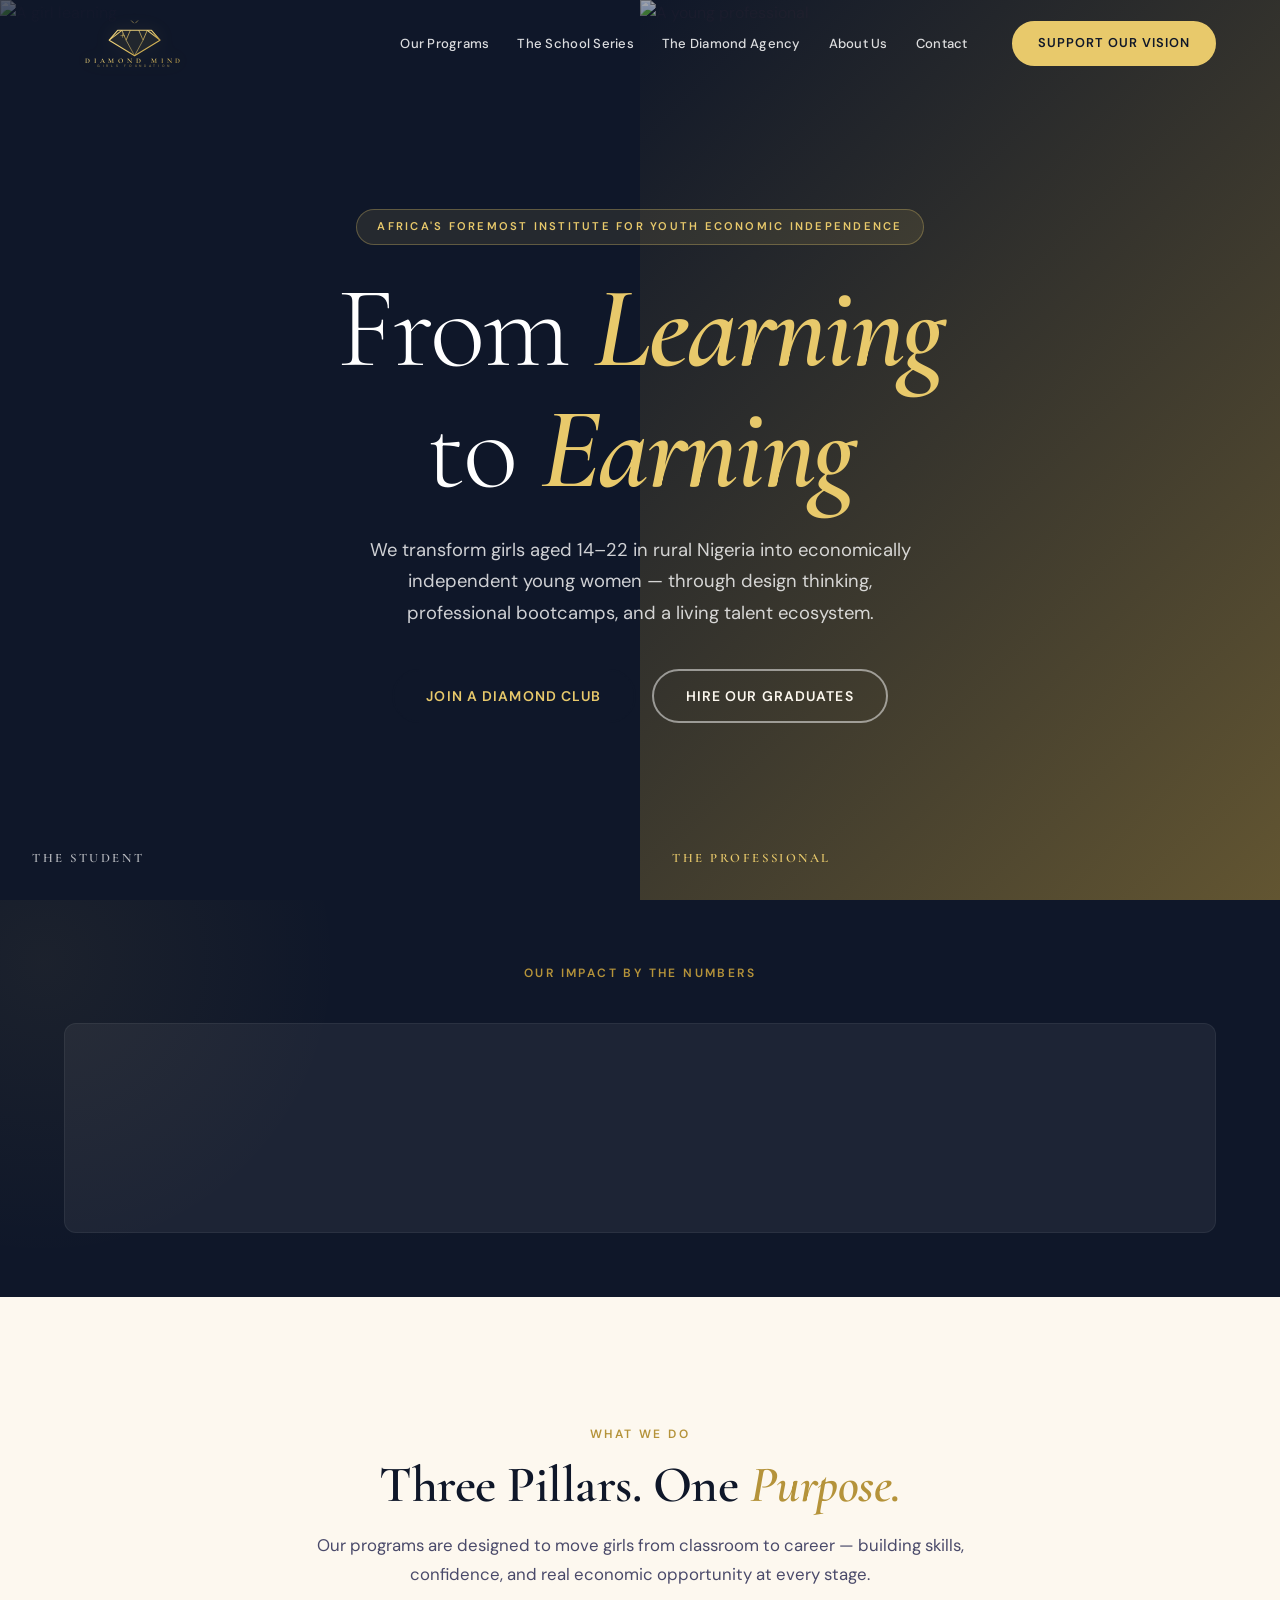
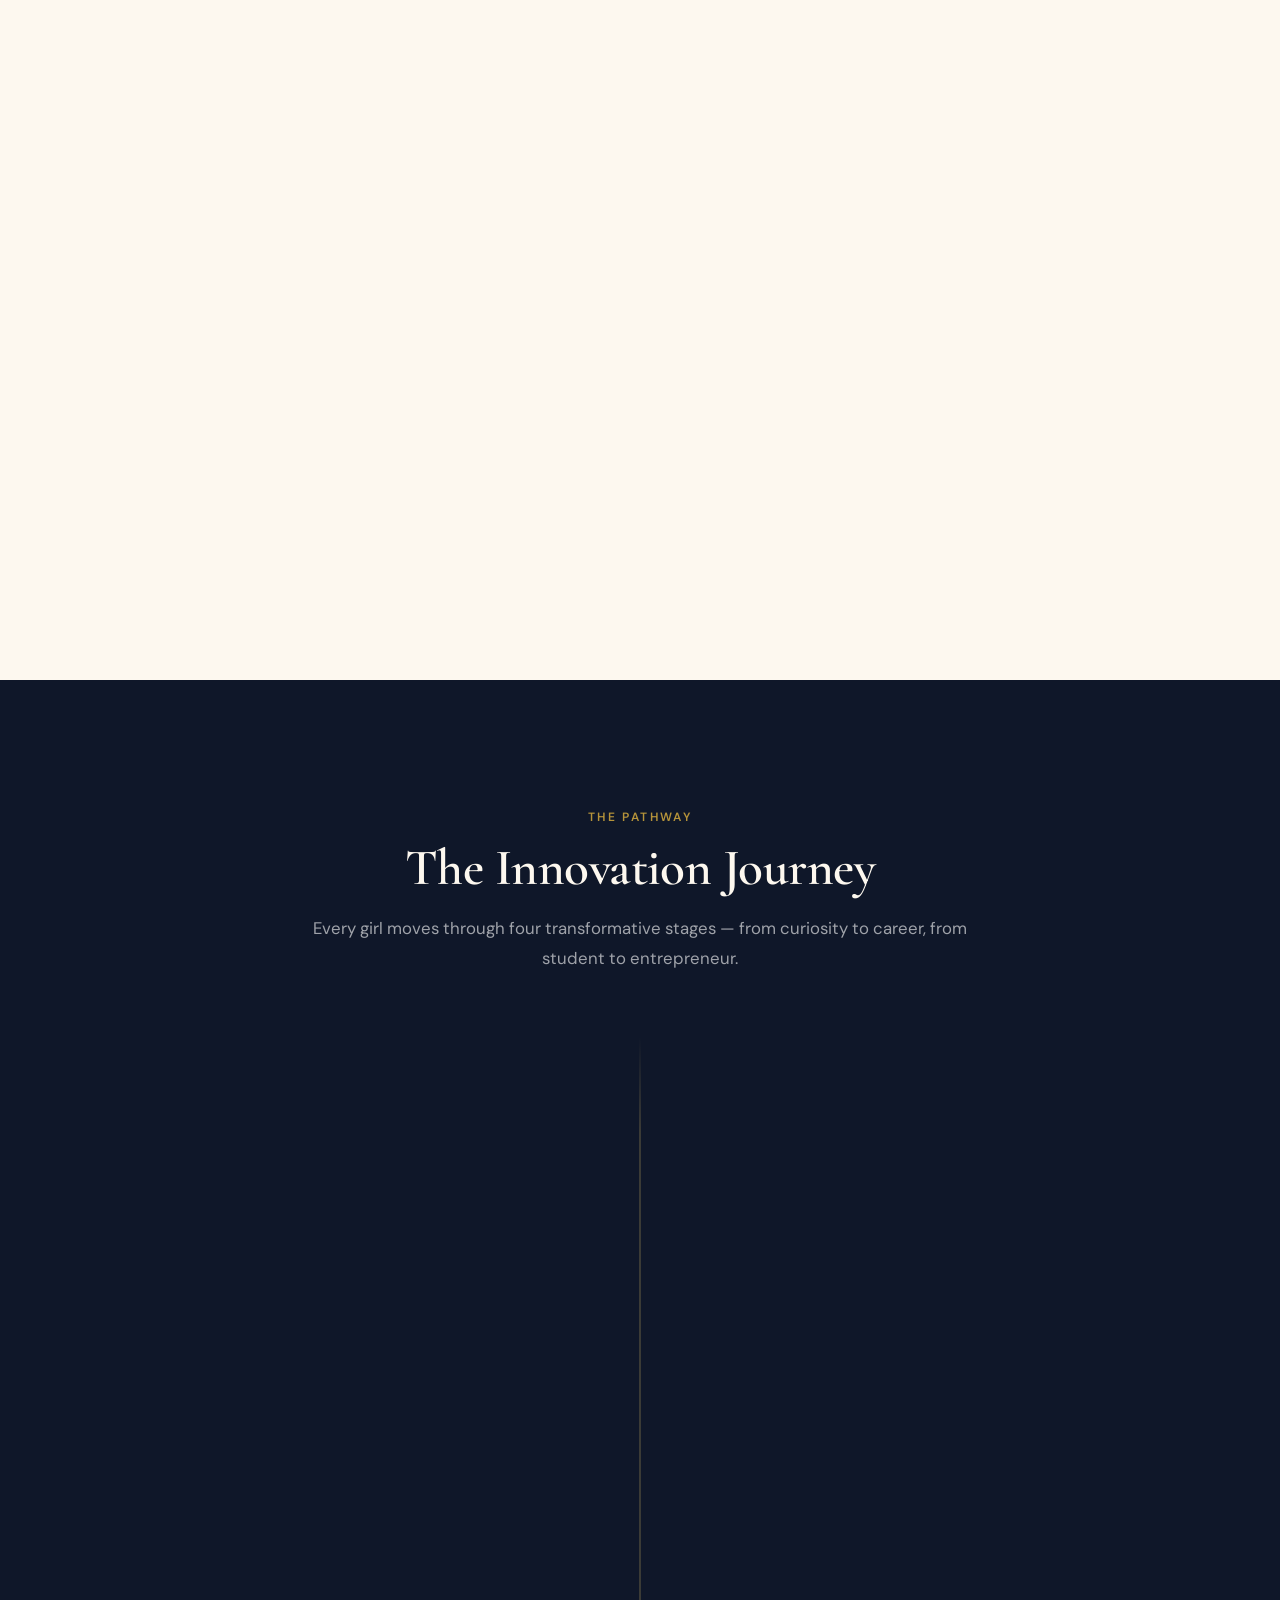
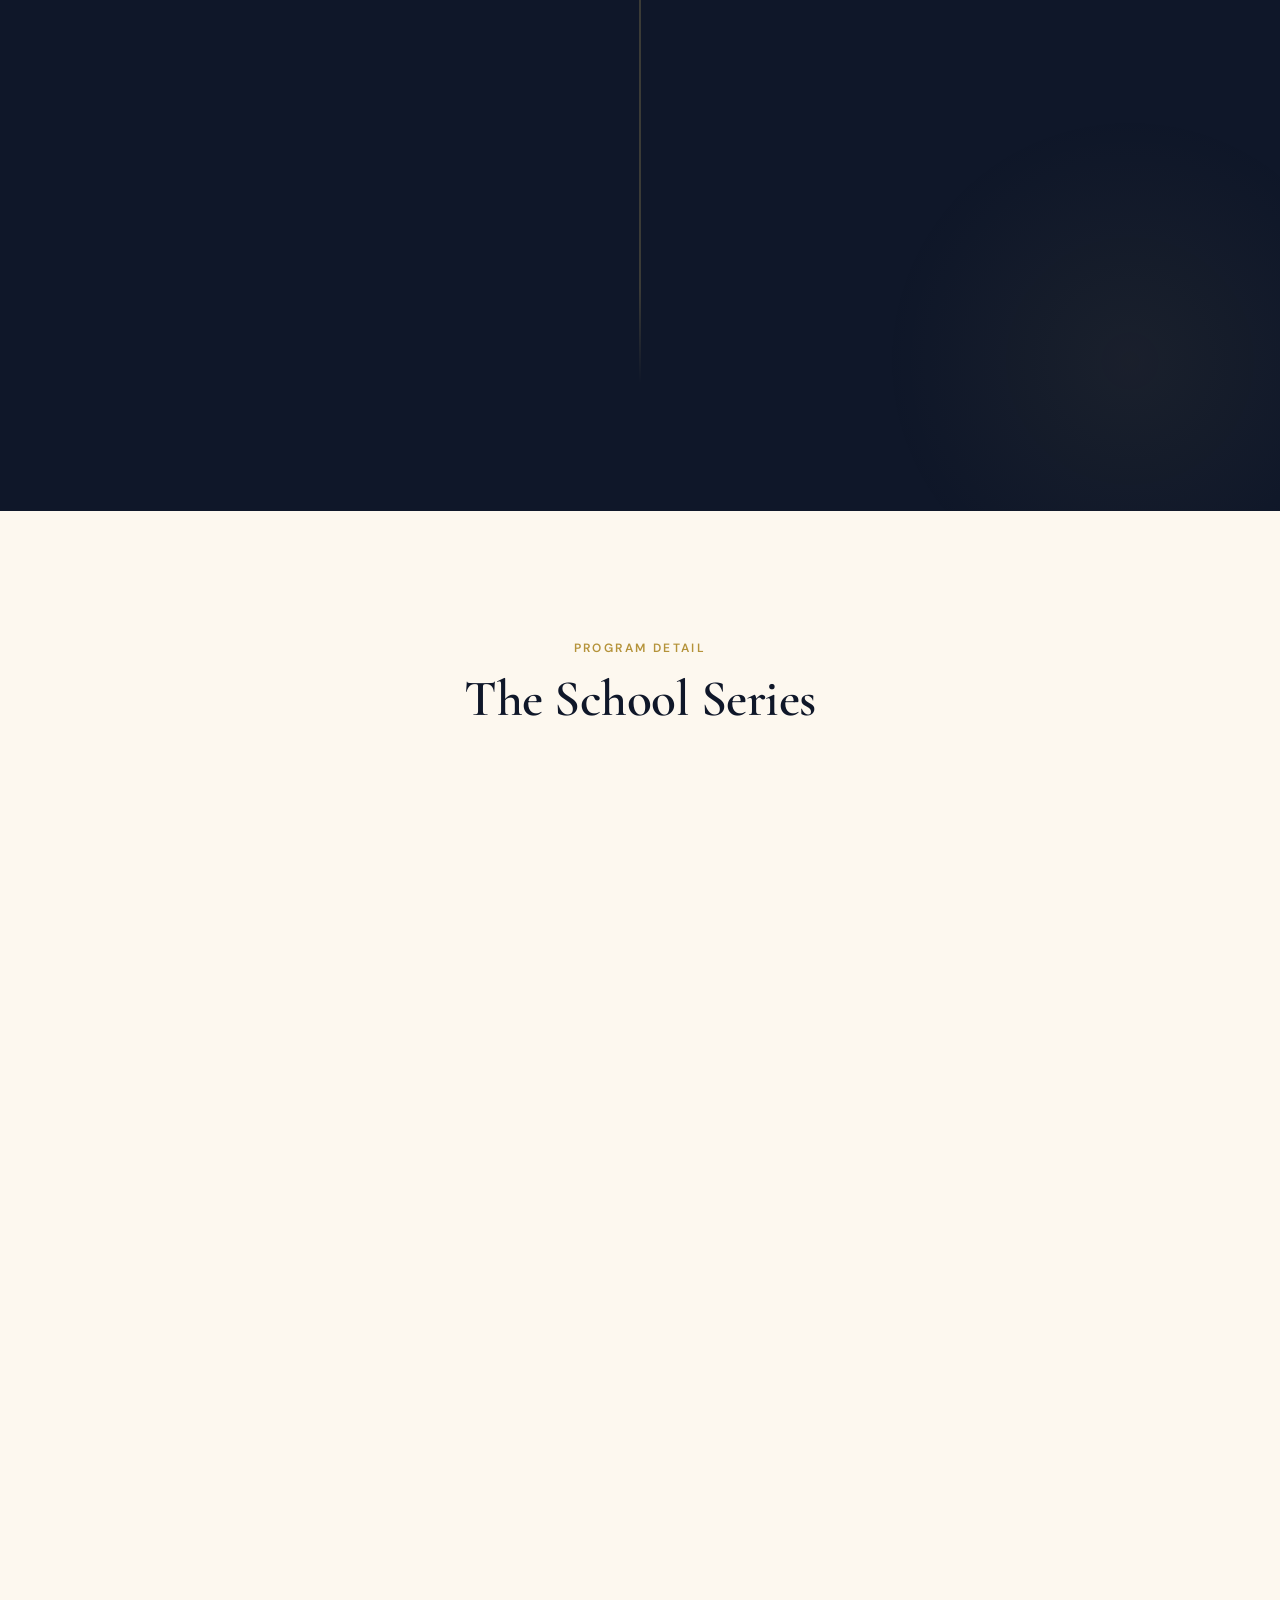
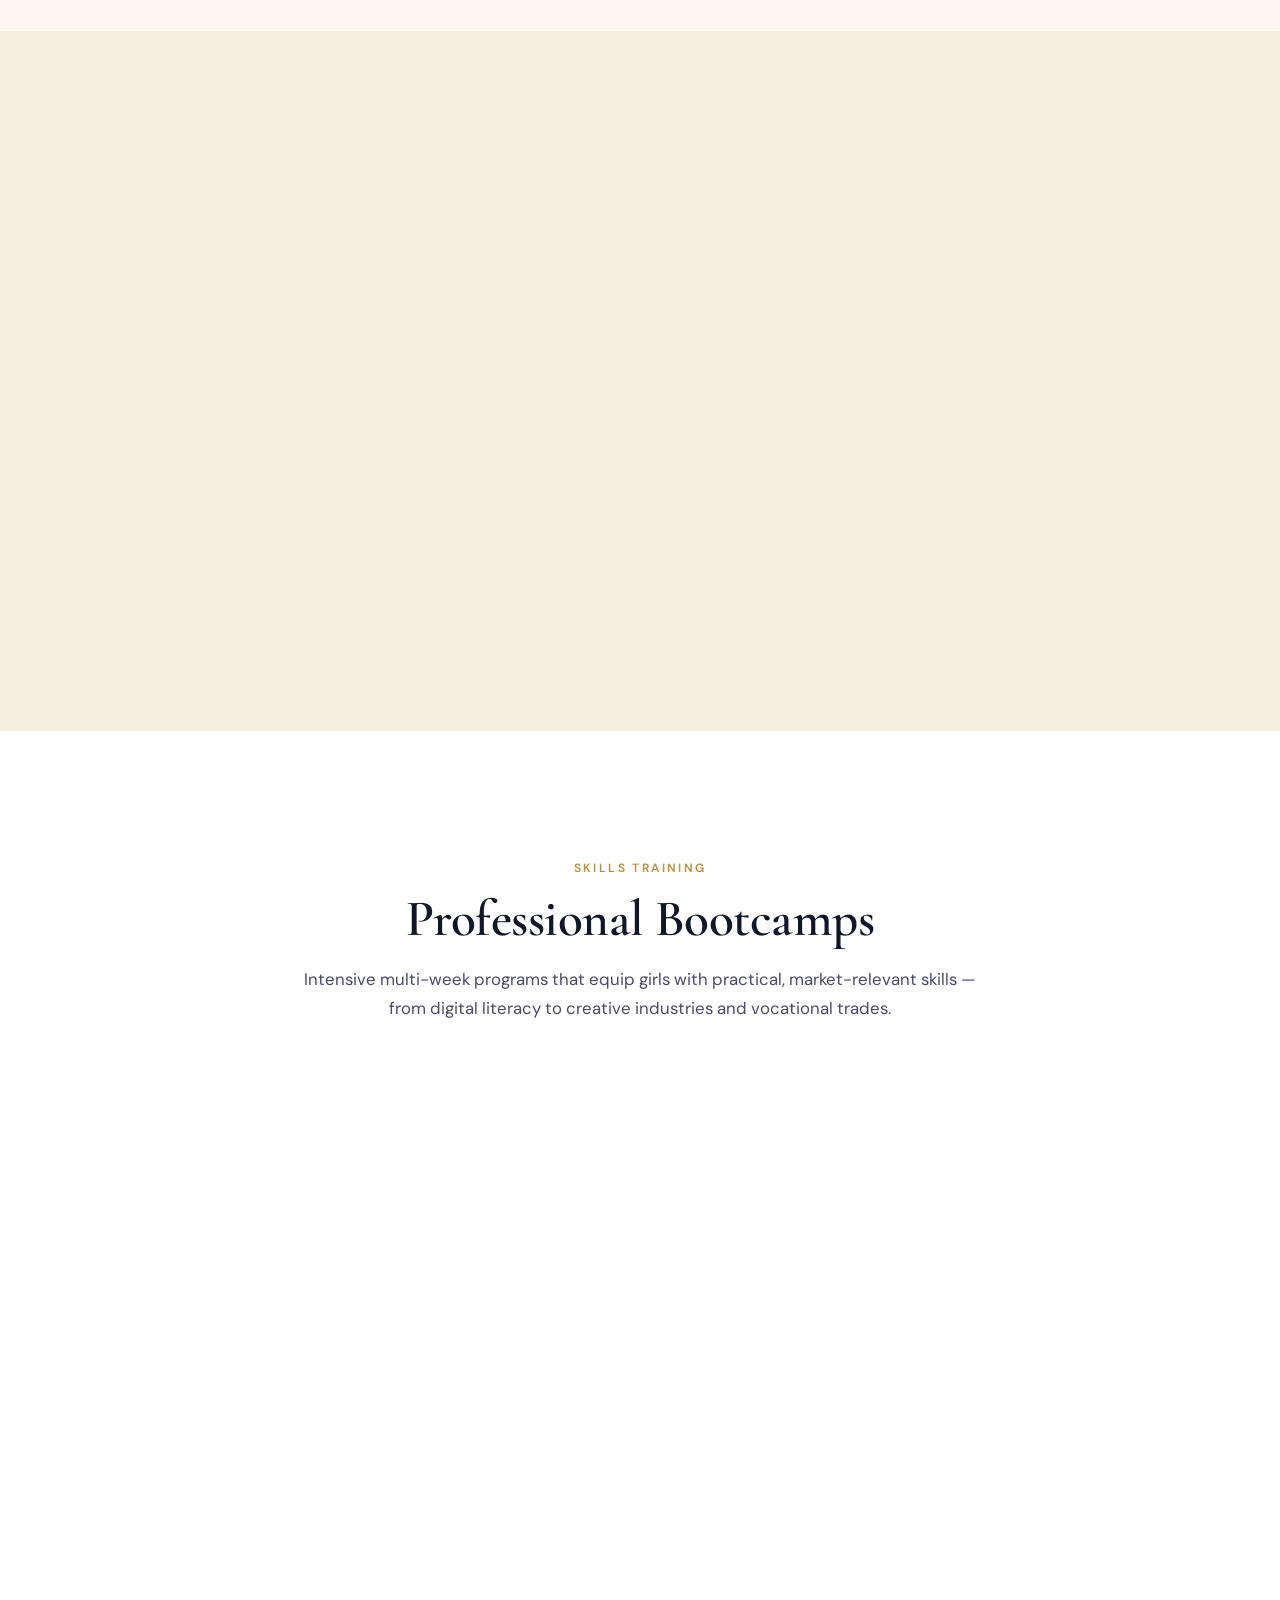
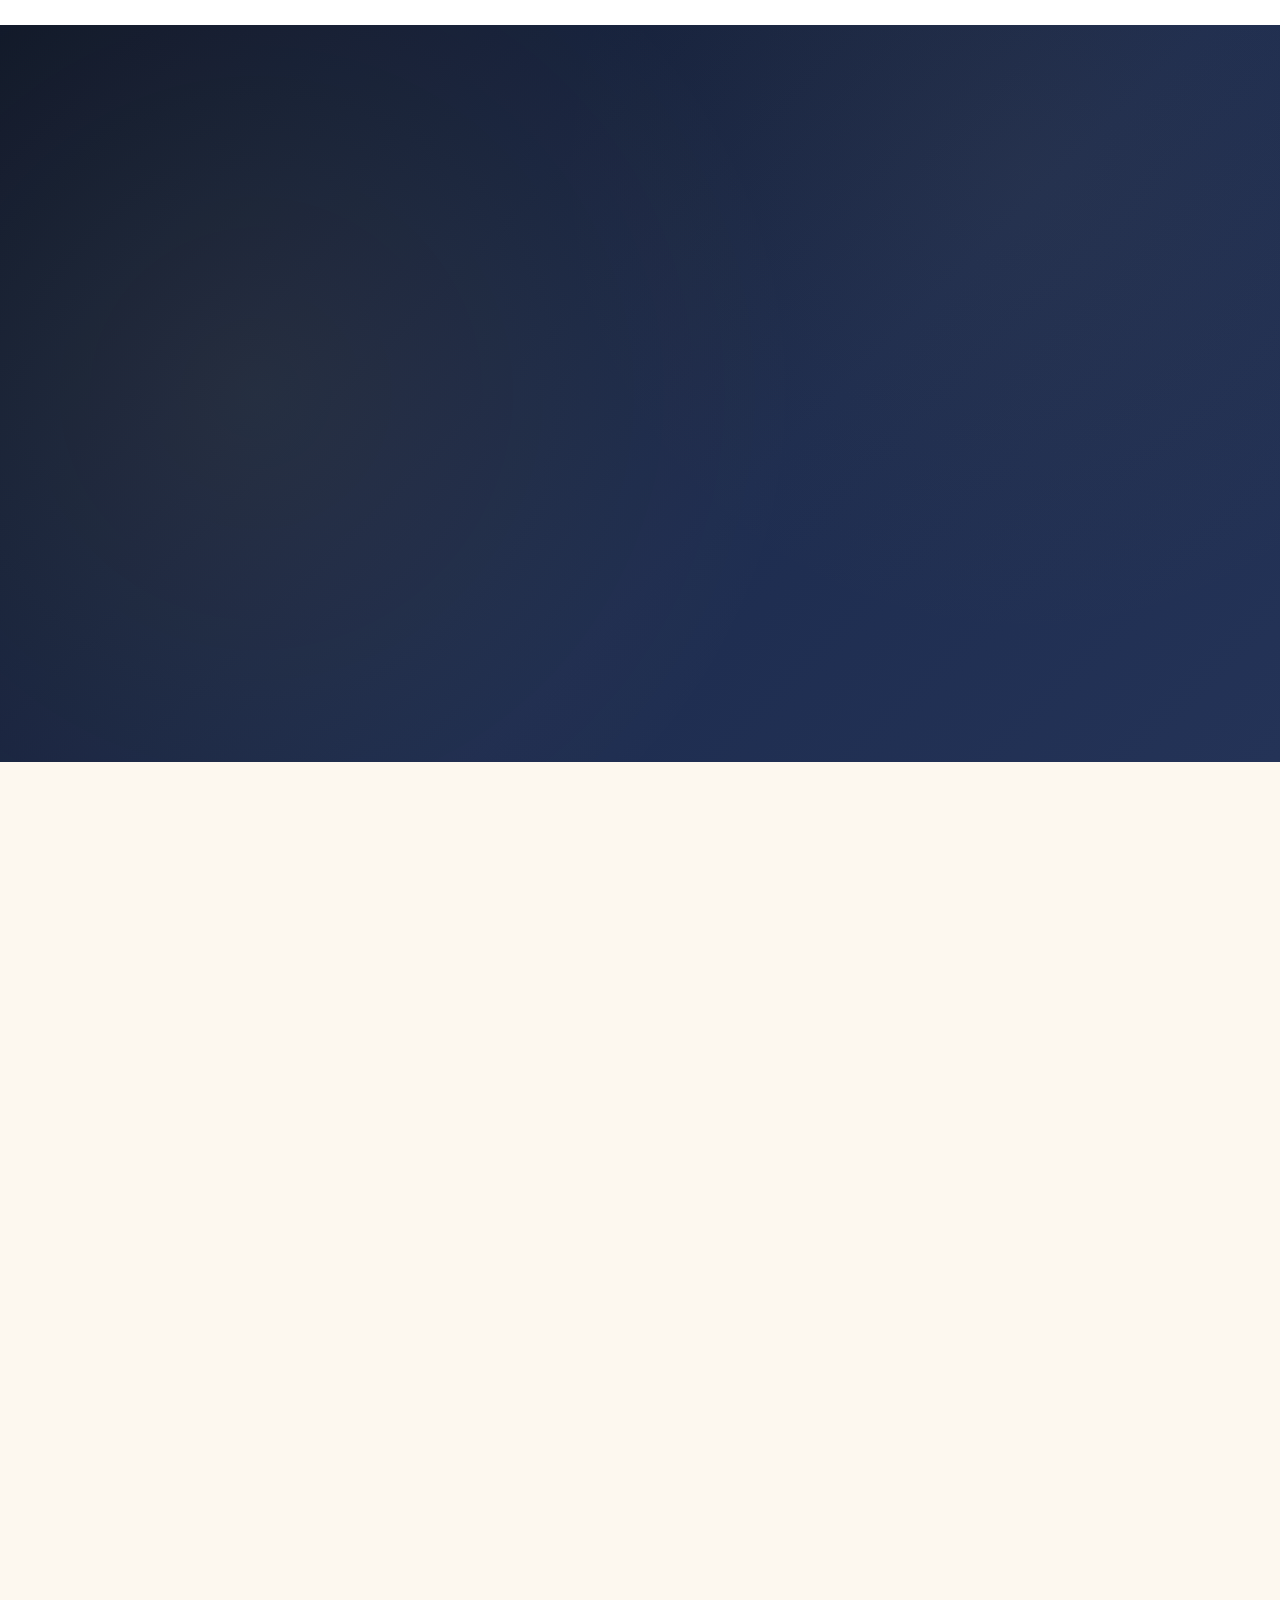
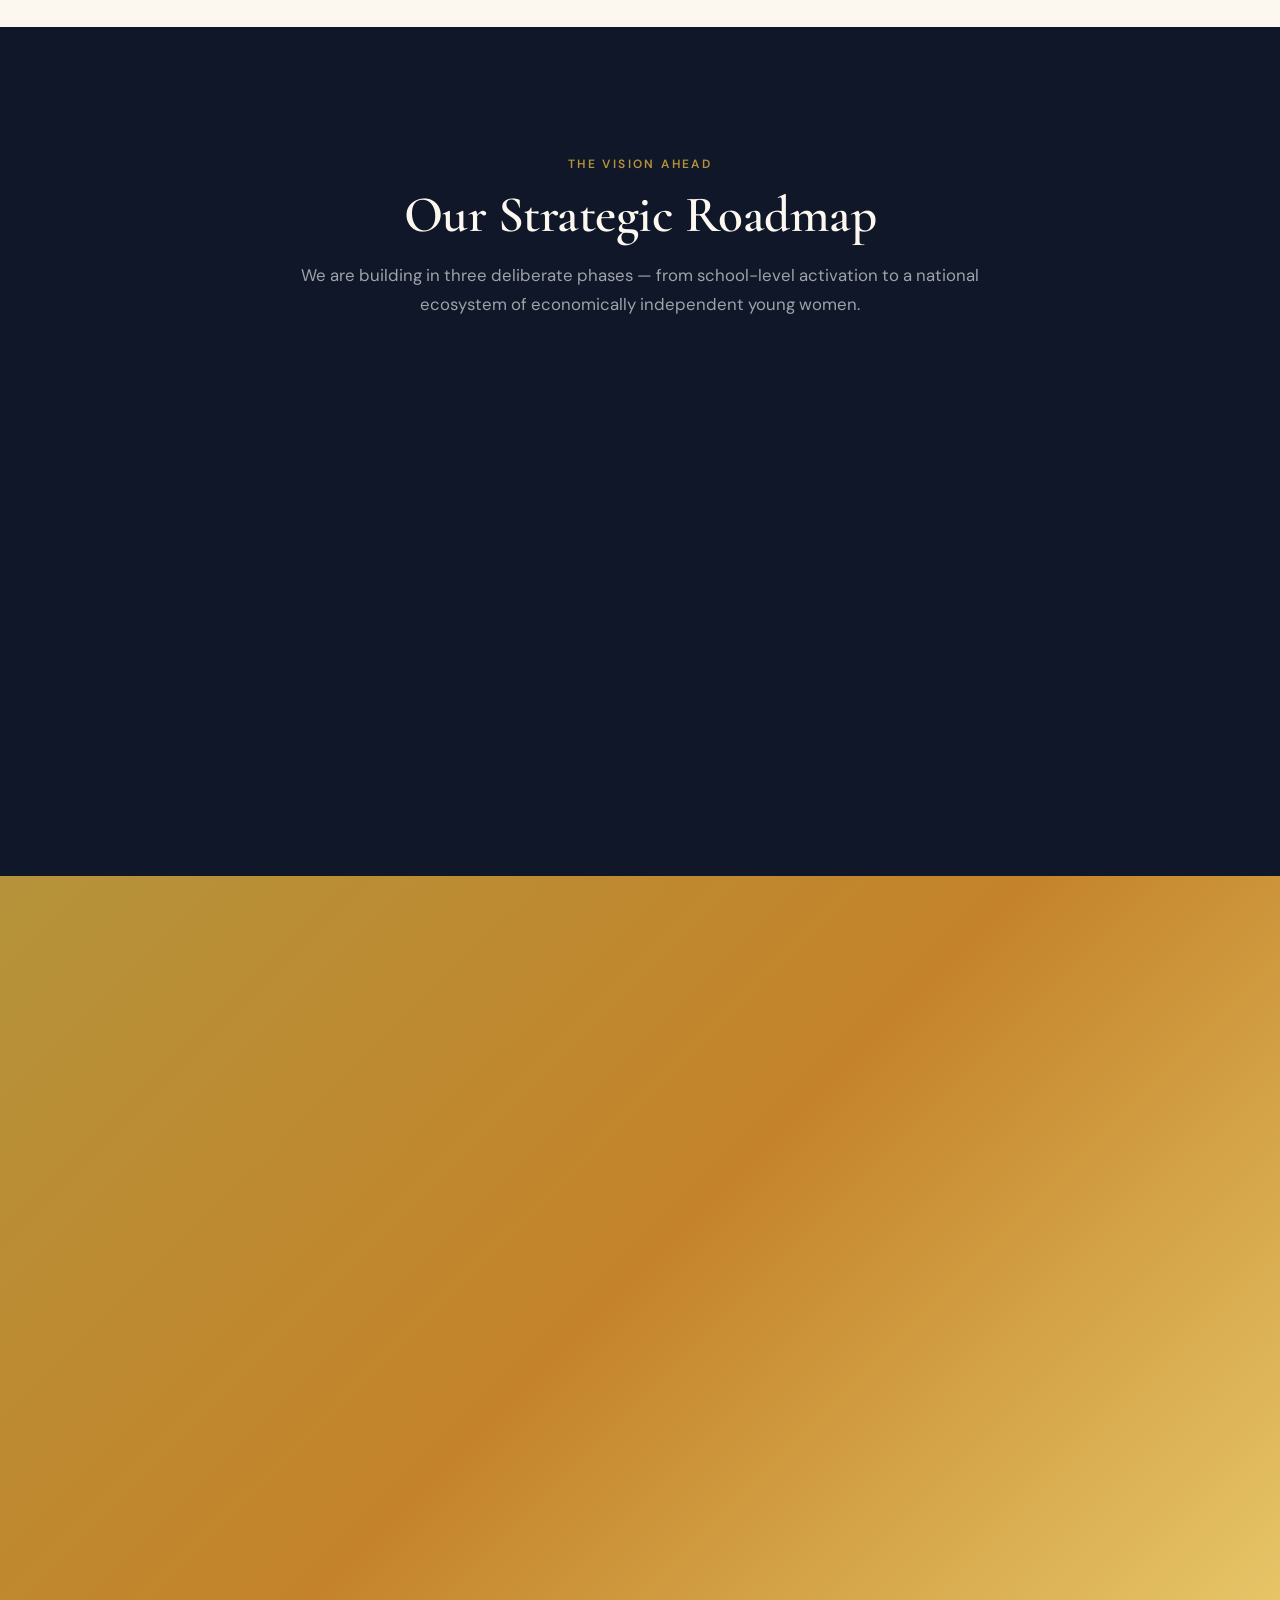
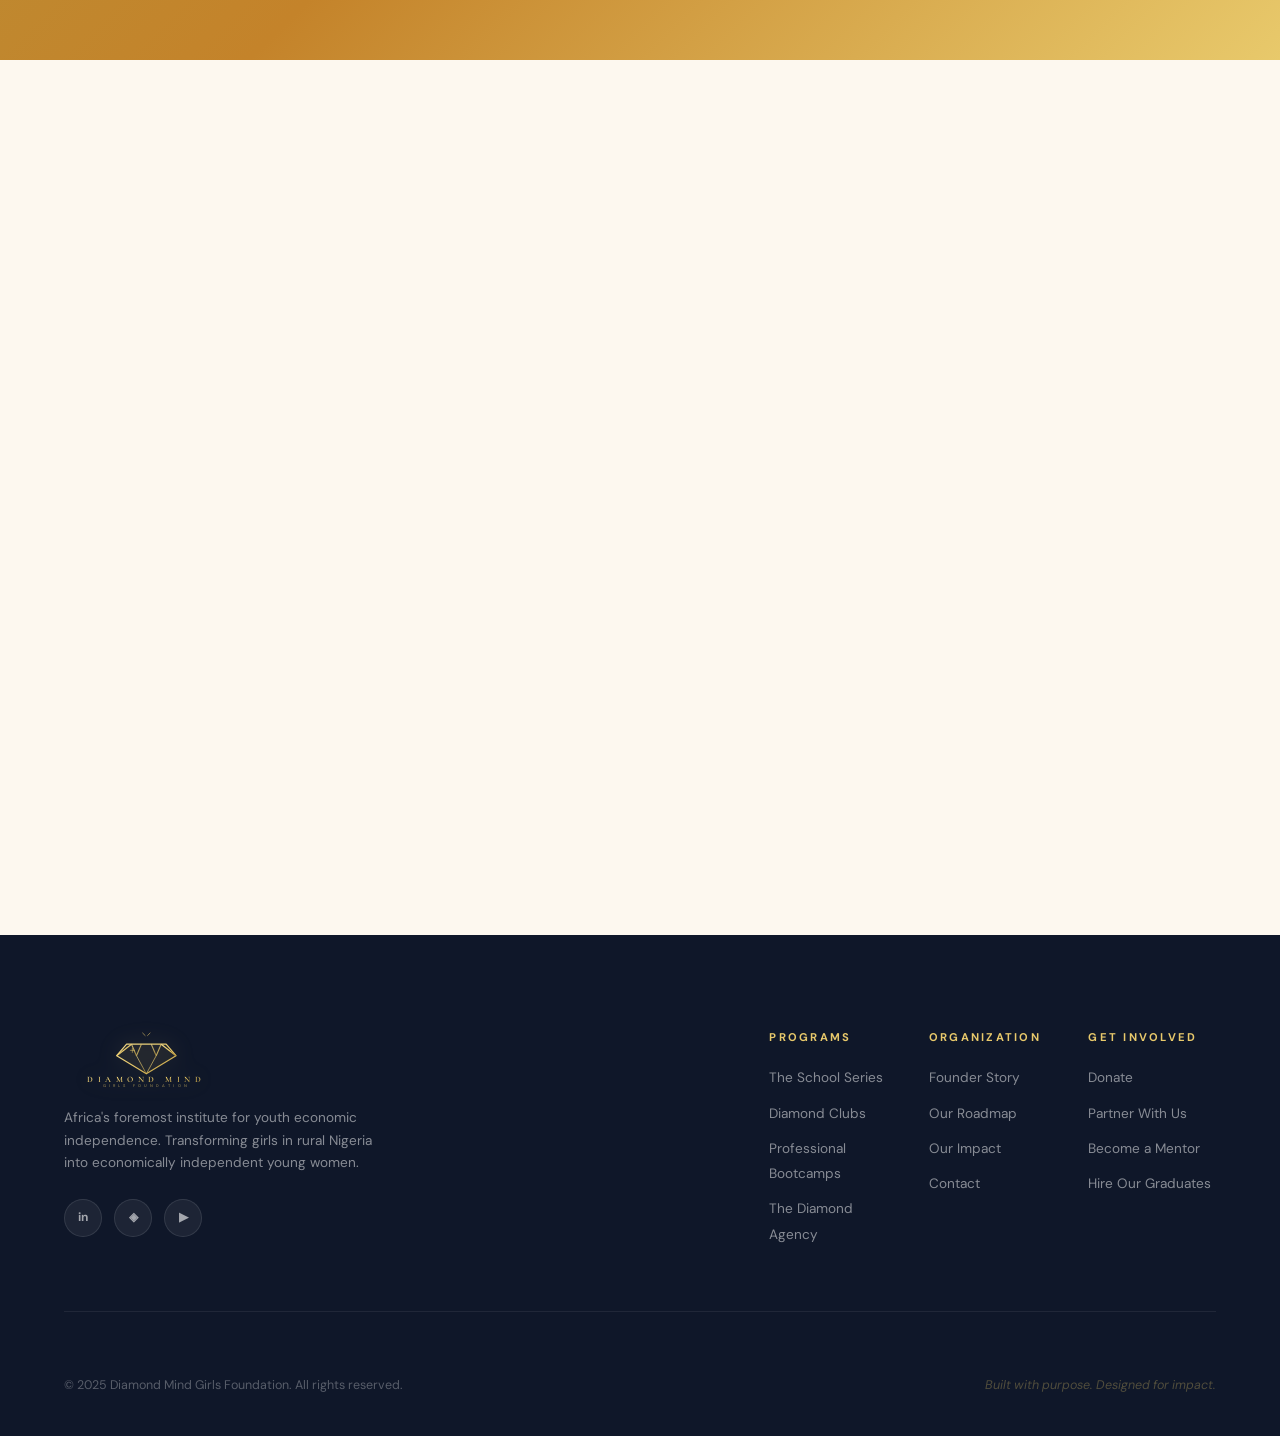
==== commit ed5ab713: "Update index.html" ====
--- a/index.html
+++ b/index.html
@@ -7,6 +7,7 @@
   <meta name="description" content="Diamond Mind Girls Foundation empowers girls aged 14–22 in rural communities across Nigeria through education, vocational training, and economic opportunity." />
   <link rel="stylesheet" href="styles.css">
   <script src="script.js"></script>
+  <link rel="icon" type="image/jpeg" sizes="32x32" href="DMGlogo.jpeg">
   <link rel="preconnect" href="https://fonts.googleapis.com" />
   <link rel="preconnect" href="https://fonts.gstatic.com" crossorigin />
   <link href="https://fonts.googleapis.com/css2?family=Cormorant+Garamond:ital,wght@0,300;0,400;0,600;0,700;1,400&family=DM+Sans:wght@300;400;500;600&display=swap" rel="stylesheet" />
@@ -88,7 +89,6 @@
       <a href="#agency" class="btn btn--outline">Hire Our Graduates</a>
     </div>
   </div>
-  <div class="hero-scroll-hint"><span>Scroll</span><div class="scroll-line"></div></div>
 </section>
 
 <!-- ═══════════ IMPACT COUNTERS ═══════════ -->
@@ -518,6 +518,5 @@
     </div>
   </div>
 </footer>
-
 </body>
 </html>
